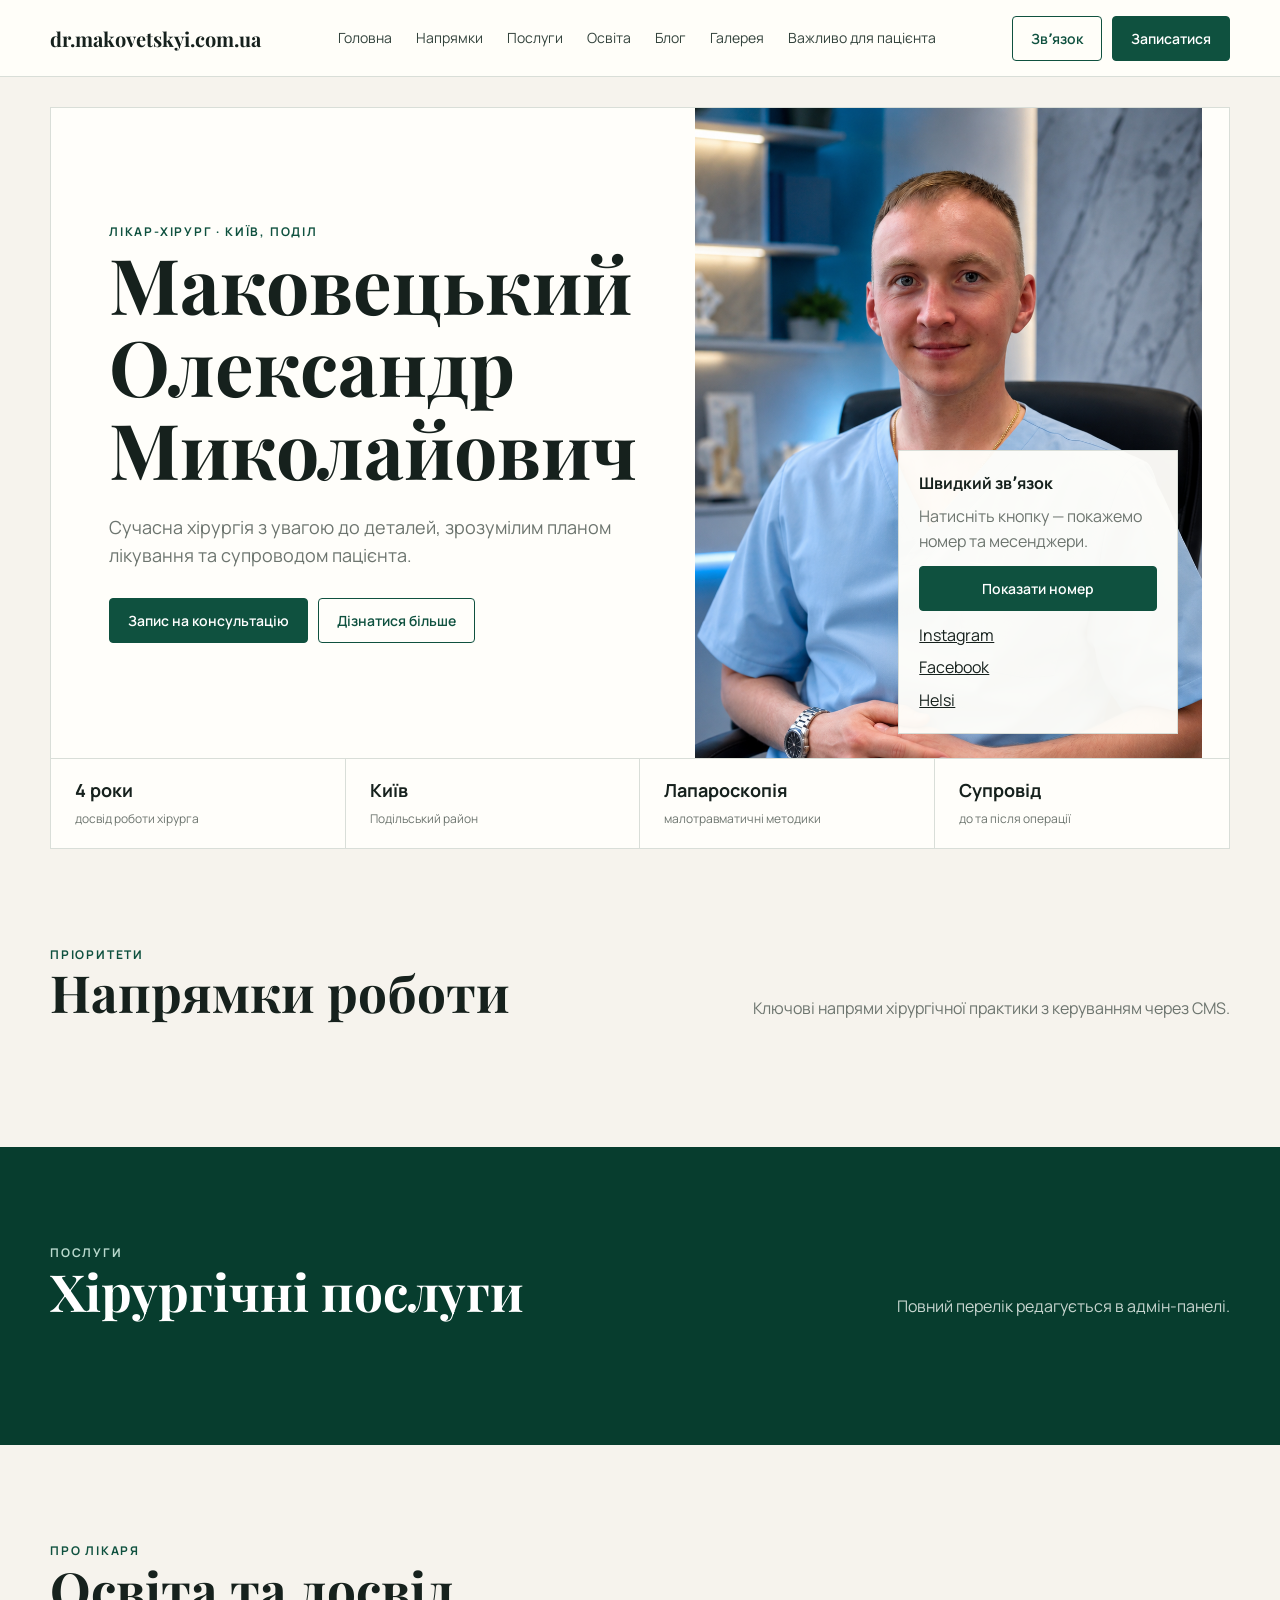
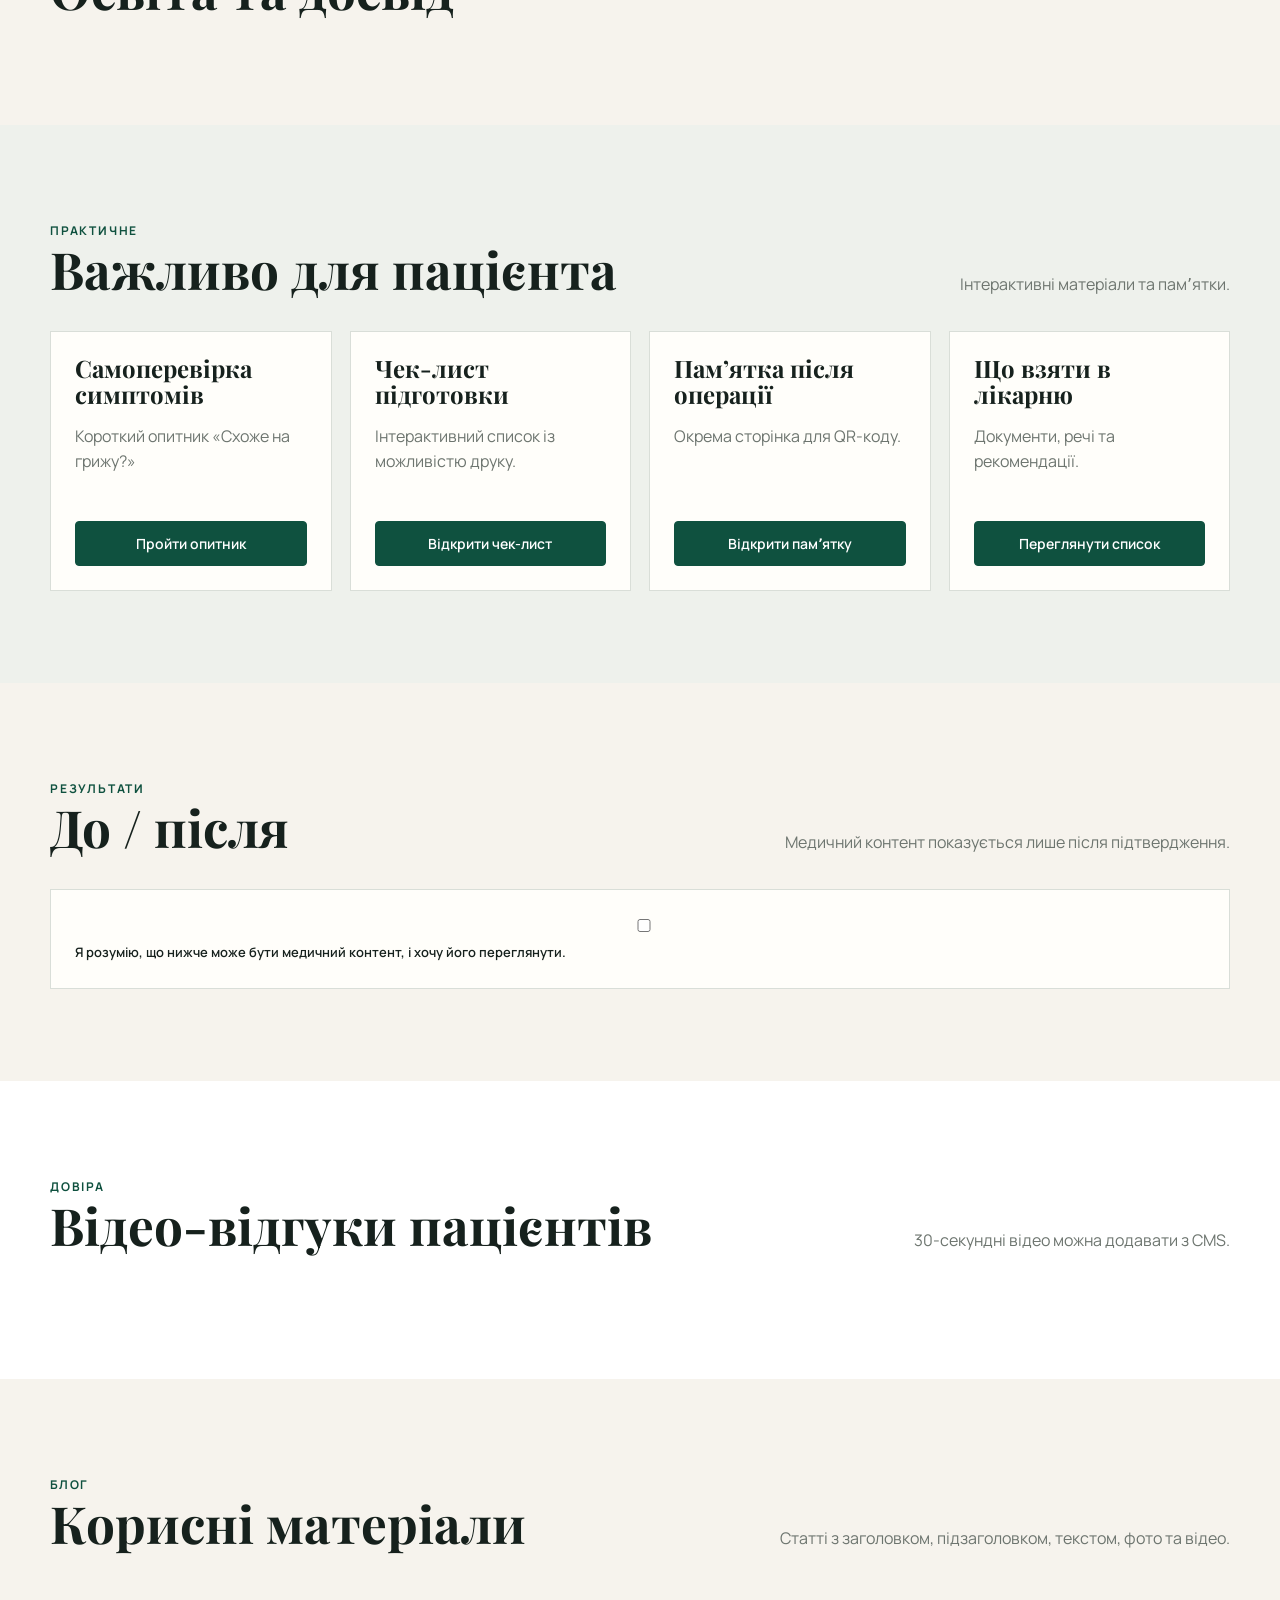
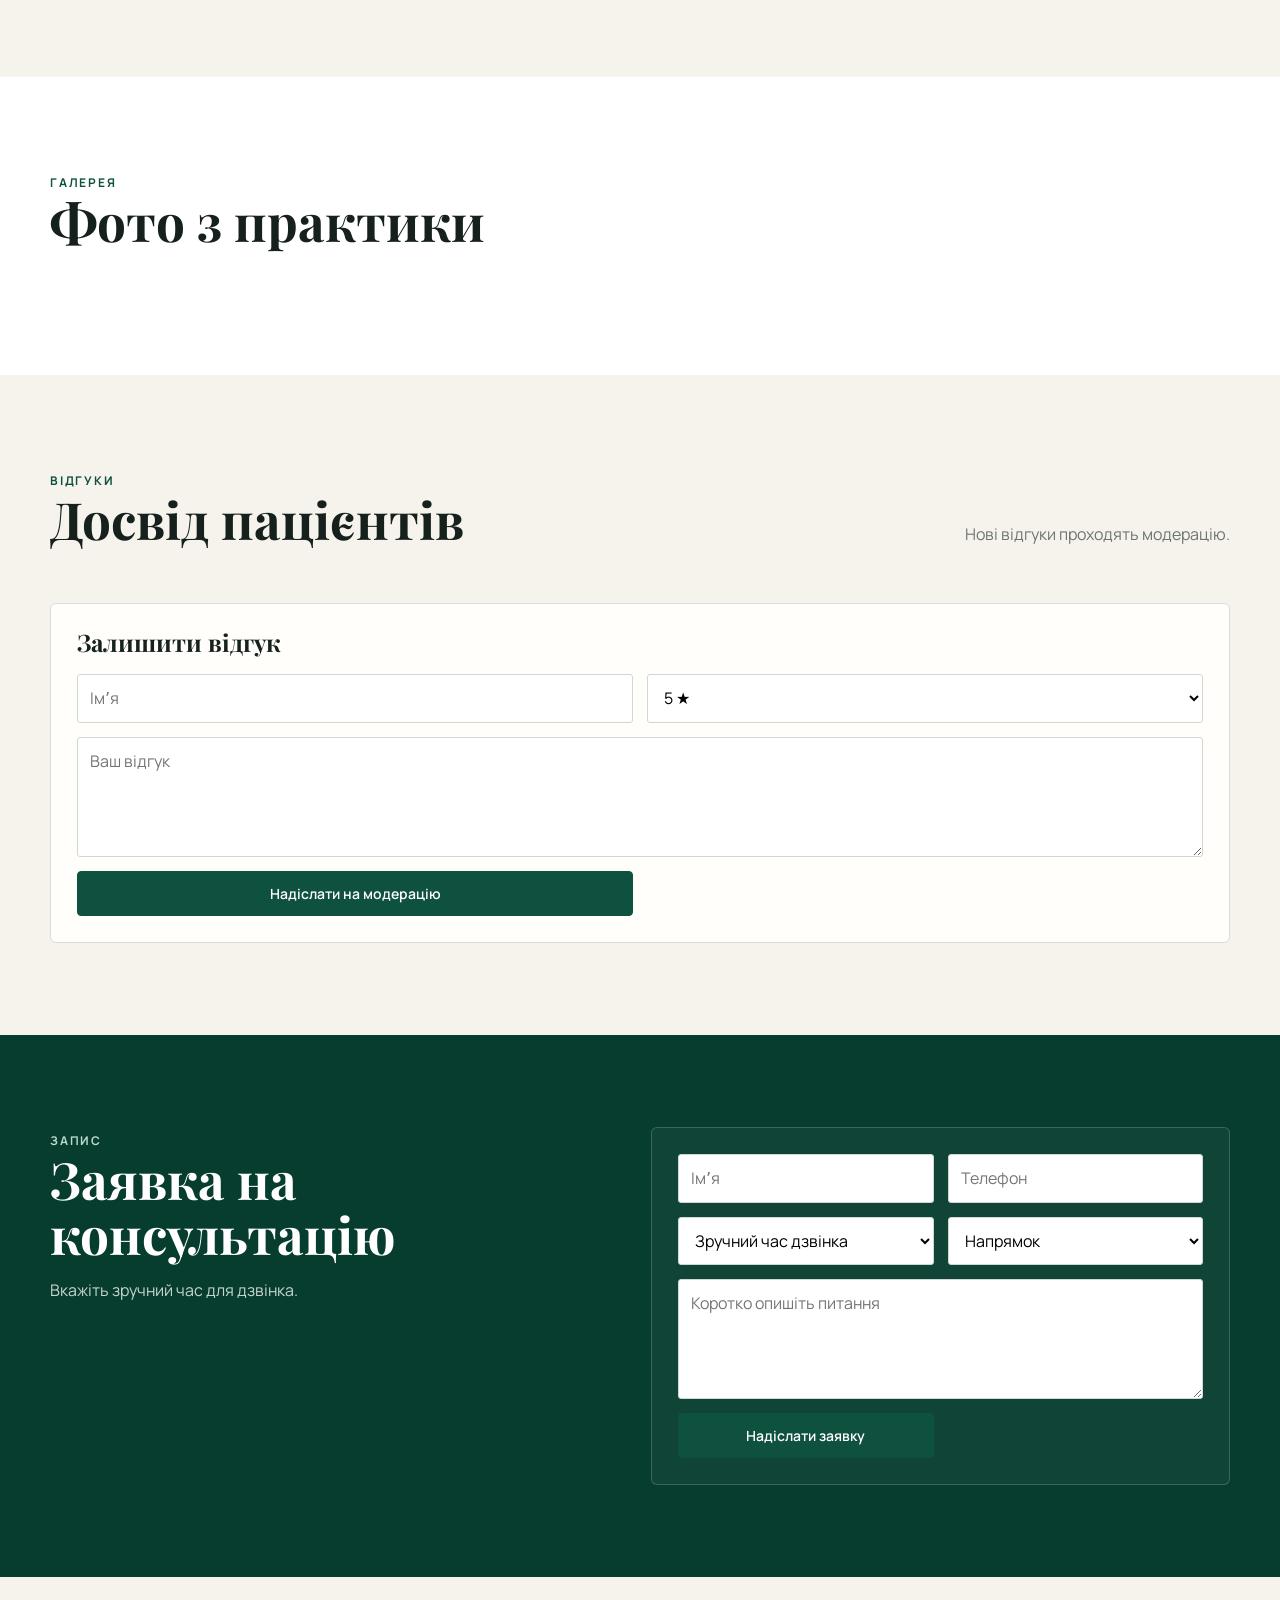
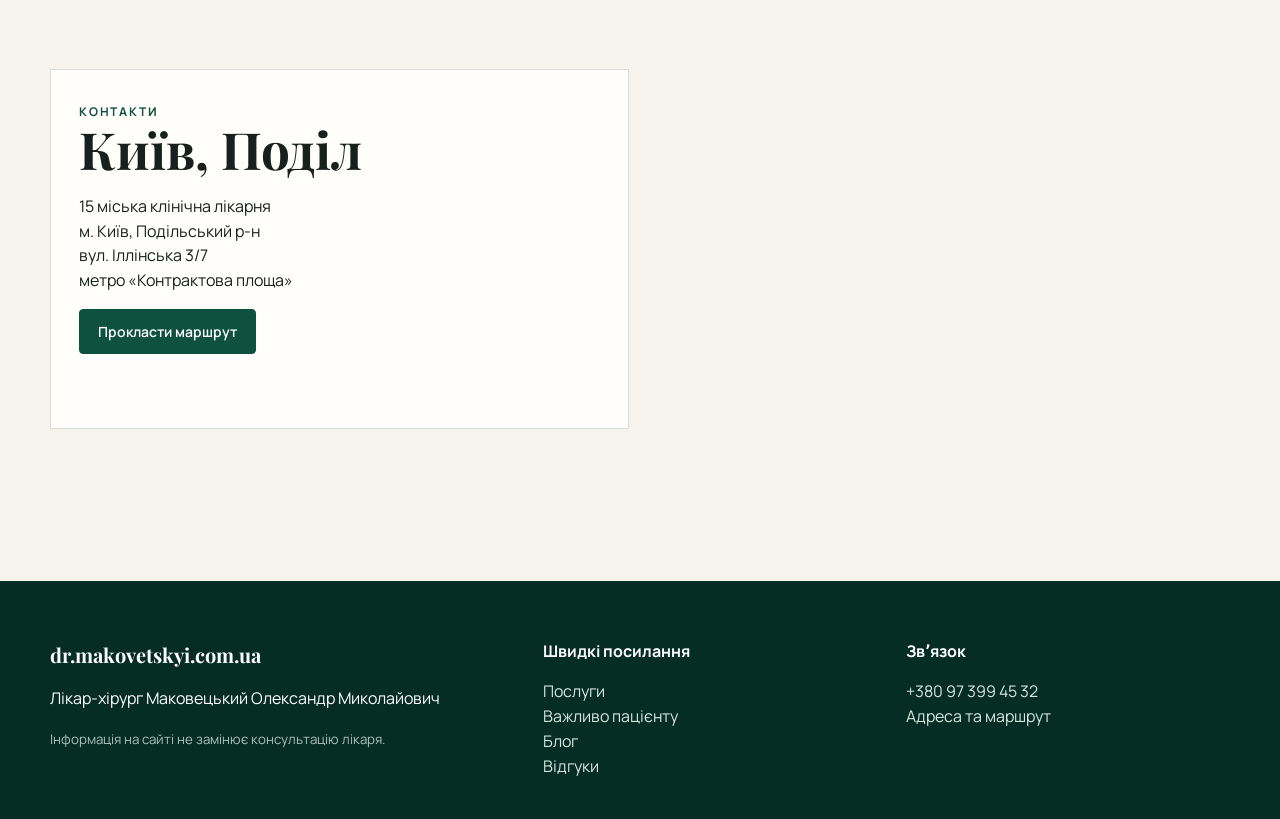
==== index.html @ a2fc1881 "Add files via upload" ====
<!doctype html><html lang="uk"><head><meta charset="utf-8"><meta name="viewport" content="width=device-width,initial-scale=1"><title>Хірург Київ Поділ — Маковецький Олександр Миколайович</title><meta name="description" content="Лікар-хірург Маковецький Олександр Миколайович. Хірургія гриж, лапароскопічна хірургія, проктологія, пластична хірургія. Київ, Поділ."><link rel="stylesheet" href="styles.css"><script src="https://cdn.jsdelivr.net/npm/@supabase/supabase-js@2"></script><script src="config.js"></script><script type="application/ld+json">{"@context":"https://schema.org","@type":"Physician","name":"Маковецький Олександр Миколайович","telephone":"+380973994532","address":{"@type":"PostalAddress","streetAddress":"вул. Іллінська 3/7","addressLocality":"Київ","addressRegion":"Подільський район","addressCountry":"UA"},"medicalSpecialty":"Surgery"}</script></head><body>
<header class="site-header"><div class="container header-inner"><a class="brand" href="#home">dr.makovetskyi.com.ua</a><nav class="main-nav"><a href="#home">Головна</a><a href="#directions">Напрямки</a><a href="#services">Послуги</a><a href="#education">Освіта</a><a href="#blog">Блог</a><a href="#gallery">Галерея</a><a href="#patient">Важливо для пацієнта</a></nav><div class="header-actions"><button class="btn ghost" id="contactBtn">Звʼязок</button><a class="btn" href="#appointment">Записатися</a></div></div></header>
<main>
<section id="home" class="hero"><div class="container"><div class="hero-grid"><div class="hero-copy"><span class="eyebrow">Лікар-хірург · Київ, Поділ</span><h1 id="heroTitle">Маковецький Олександр Миколайович</h1><p id="heroSubtitle">Сучасна хірургія з увагою до деталей, зрозумілим планом лікування та супроводом пацієнта.</p><div style="display:flex;gap:10px;flex-wrap:wrap"><a class="btn" href="#appointment">Запис на консультацію</a><a class="btn ghost" href="#directions">Дізнатися більше</a></div></div><div class="hero-media"><img id="doctorPhoto" src="assets/doctor.png" alt="Лікар-хірург Маковецький Олександр Миколайович"><div class="hero-contact"><strong>Швидкий звʼязок</strong><span class="muted">Натисніть кнопку — покажемо номер та месенджери.</span><button class="btn" style="width:100%;margin-top:12px" id="showPhone">Показати номер</button><div id="phoneReveal" style="display:none;margin-top:12px"><a href="tel:+380973994532">+380 97 399 45 32</a></div><div class="hero-contact-links"><a target="_blank" href="https://www.instagram.com/makovetskiyoleksandr_?igsh=MTBsYXAzcGF2bHNsdA==&igsi=MTBsYXAzcGF2bHNsdA==">Instagram</a><a target="_blank" href="https://www.facebook.com/share/1ChEV5K8jn/?mibextid=wwXIfr">Facebook</a><a href="#" id="helsiLink">Helsi</a></div></div></div></div><div class="stat-strip"><div class="stat"><b>4 роки</b><span>досвід роботи хірурга</span></div><div class="stat"><b>Київ</b><span>Подільський район</span></div><div class="stat"><b>Лапароскопія</b><span>малотравматичні методики</span></div><div class="stat"><b>Супровід</b><span>до та після операції</span></div></div></div></section>
<section id="directions" class="section"><div class="container"><div class="section-head"><div><span class="eyebrow">Пріоритети</span><h2>Напрямки роботи</h2></div><p>Ключові напрями хірургічної практики з керуванням через CMS.</p></div><div id="directionsGrid" class="grid grid-4"></div></div></section>
<section class="dark-section section" id="services"><div class="container"><div class="section-head"><div><span class="eyebrow" style="color:#b9d9cd">Послуги</span><h2>Хірургічні послуги</h2></div><p class="muted">Повний перелік редагується в адмін-панелі.</p></div><div id="servicesGrid" class="grid grid-3"></div></div></section>
<section id="education" class="section"><div class="container education"><div><span class="eyebrow">Про лікаря</span><h2>Освіта та досвід</h2><p class="muted" id="doctorBio"></p></div><div class="timeline" id="educationTimeline"></div></div></section>
<section id="patient" class="section" style="background:#eef1ec"><div class="container"><div class="section-head"><div><span class="eyebrow">Практичне</span><h2>Важливо для пацієнта</h2></div><p>Інтерактивні матеріали та памʼятки.</p></div><div class="patient-tools"><div class="tool-card"><h3>Самоперевірка симптомів</h3><p class="muted">Короткий опитник «Схоже на грижу?»</p><button class="btn" onclick="openQuiz()">Пройти опитник</button></div><div class="tool-card"><h3>Чек-лист підготовки</h3><p class="muted">Інтерактивний список із можливістю друку.</p><button class="btn" onclick="openChecklist()">Відкрити чек-лист</button></div><div class="tool-card"><h3>Памʼятка після операції</h3><p class="muted">Окрема сторінка для QR-коду.</p><a class="btn" href="aftercare.html">Відкрити памʼятку</a></div><div class="tool-card"><h3>Що взяти в лікарню</h3><p class="muted">Документи, речі та рекомендації.</p><a class="btn" href="hospital-bag.html">Переглянути список</a></div></div></div></section>
<section id="beforeafter" class="section"><div class="container"><div class="section-head"><div><span class="eyebrow">Результати</span><h2>До / після</h2></div><p>Медичний контент показується лише після підтвердження.</p></div><div class="medical-gate"><label><input type="checkbox" id="medicalConsent"> Я розумію, що нижче може бути медичний контент, і хочу його переглянути.</label></div><div id="baContent" style="display:none"><div class="beforeafter-wrap"><div><h3>Пластична хірургія</h3><div class="ba" data-ba><img src="https://images.unsplash.com/photo-1579684385127-1ef15d508118?auto=format&fit=crop&w=1200&q=80"><img class="after" src="https://images.unsplash.com/photo-1551076805-e1869033e561?auto=format&fit=crop&w=1200&q=80"><div class="ba-line"></div><input type="range" min="0" max="100" value="50"></div></div><div><h3>Хірургія гриж</h3><div class="ba" data-ba><img src="https://images.unsplash.com/photo-1511174511562-5f7f18b874f8?auto=format&fit=crop&w=1200&q=80"><img class="after" src="https://images.unsplash.com/photo-1584982751601-97dcc096659c?auto=format&fit=crop&w=1200&q=80"><div class="ba-line"></div><input type="range" min="0" max="100" value="50"></div></div></div></div></div></section>
<section class="section" style="background:#fff" id="videoReviews"><div class="container"><div class="section-head"><div><span class="eyebrow">Довіра</span><h2>Відео-відгуки пацієнтів</h2></div><p>30-секундні відео можна додавати з CMS.</p></div><div id="videoReviewsGrid" class="video-circles"></div></div></section>
<section id="blog" class="section"><div class="container"><div class="section-head"><div><span class="eyebrow">Блог</span><h2>Корисні матеріали</h2></div><p>Статті з заголовком, підзаголовком, текстом, фото та відео.</p></div><div id="blogArea" class="blog-grid"></div></div></section>
<section id="gallery" class="section" style="background:#fff"><div class="container"><div class="section-head"><div><span class="eyebrow">Галерея</span><h2>Фото з практики</h2></div></div><div id="galleryGrid" class="gallery-masonry"></div></div></section>
<section id="reviews" class="section"><div class="container"><div class="section-head"><div><span class="eyebrow">Відгуки</span><h2>Досвід пацієнтів</h2></div><p>Нові відгуки проходять модерацію.</p></div><div id="reviewsGrid" class="reviews-grid"></div><div class="card" style="margin-top:22px"><h3>Залишити відгук</h3><form id="reviewForm" class="form-grid" style="margin-top:18px"><input id="rname" placeholder="Імʼя" required><select id="rating"><option value="5">5 ★</option><option value="4">4 ★</option><option value="3">3 ★</option><option value="2">2 ★</option><option value="1">1 ★</option></select><textarea id="rtext" placeholder="Ваш відгук" required style="grid-column:1/-1"></textarea><button class="btn" type="submit">Надіслати на модерацію</button></form></div></div></section>
<section id="appointment" class="section dark-section"><div class="container contact-grid"><div><span class="eyebrow" style="color:#b9d9cd">Запис</span><h2>Заявка на консультацію</h2><p class="muted">Вкажіть зручний час для дзвінка.</p></div><form id="appointmentForm" class="card form-grid"><input id="aname" placeholder="Імʼя" required><input id="aphone" placeholder="Телефон" required><select id="callbackTime"><option value="">Зручний час дзвінка</option><option>09:00–12:00</option><option>12:00–15:00</option><option>15:00–18:00</option><option>18:00–20:00</option></select><select id="direction"><option value="">Напрямок</option><option>Хірургія гриж</option><option>Лапароскопічна хірургія</option><option>Проктологія</option><option>Пластична хірургія</option></select><textarea id="amessage" placeholder="Коротко опишіть питання" style="grid-column:1/-1"></textarea><button class="btn" type="submit">Надіслати заявку</button><span id="formMsg"></span></form></div></section>
<section id="contacts" class="section"><div class="container contact-grid"><div class="contact-card"><span class="eyebrow">Контакти</span><h2>Київ, Поділ</h2><p>15 міська клінічна лікарня<br>м. Київ, Подільський р-н<br>вул. Іллінська 3/7<br>метро «Контрактова площа»</p><p><a class="btn" target="_blank" href="https://www.google.com/maps/dir/?api=1&destination=%D0%86%D0%BB%D0%BB%D1%96%D0%BD%D1%81%D1%8C%D0%BA%D0%B0+3%2F7%2C+%D0%9A%D0%B8%D1%97%D0%B2">Прокласти маршрут</a></p></div><iframe class="map-frame" loading="lazy" src="https://www.google.com/maps?q=%D0%86%D0%BB%D0%BB%D1%96%D0%BD%D1%81%D1%8C%D0%BA%D0%B0%203%2F7,%20%D0%9A%D0%B8%D1%97%D0%B2&output=embed"></iframe></div></section>
</main><div class="contact-popover" id="contactPopover"><strong>Звʼязок</strong><a href="tel:+380973994532">📞 +380 97 399 45 32</a><a href="viber://chat?number=%2B380973994532">Viber</a><a target="_blank" href="https://wa.me/380973994532">WhatsApp</a><a target="_blank" href="https://www.instagram.com/makovetskiyoleksandr_?igsh=MTBsYXAzcGF2bHNsdA==&igsi=MTBsYXAzcGF2bHNsdA==">Instagram</a><a target="_blank" href="https://www.facebook.com/share/1ChEV5K8jn/?mibextid=wwXIfr">Facebook</a></div><div class="footer"><div class="container footer-grid"><div><div class="brand">dr.makovetskyi.com.ua</div><p>Лікар-хірург Маковецький Олександр Миколайович</p><small>Інформація на сайті не замінює консультацію лікаря.</small></div><div><b>Швидкі посилання</b><p><a href="#services">Послуги</a><br><a href="#patient">Важливо пацієнту</a><br><a href="#blog">Блог</a><br><a href="#reviews">Відгуки</a></p></div><div><b>Звʼязок</b><p><a href="tel:+380973994532">+380 97 399 45 32</a><br><a href="#contacts">Адреса та маршрут</a></p></div></div></div><div id="quizModal" class="contact-popover" style="left:50%;right:auto;transform:translateX(-50%);width:min(520px,92vw)"><button class="btn ghost" onclick="closeQuiz()">Закрити</button><h3 style="margin-top:14px">Схоже на грижу?</h3><div id="quizBody"></div></div><div id="checklistModal" class="contact-popover" style="left:50%;right:auto;transform:translateX(-50%);width:min(620px,92vw)"><button class="btn ghost" onclick="closeChecklist()">Закрити</button><h3 style="margin-top:14px">Чек-лист підготовки</h3><div class="checklist" id="checklistBody"></div><button class="btn" onclick="window.print()" style="margin-top:18px">Друкувати</button></div><script src="app.js"></script></body></html>
---- styles.css ----
@import url('https://fonts.googleapis.com/css2?family=Manrope:wght@400;500;600;700&family=Playfair+Display:wght@600;700&display=swap');
:root{--bg:#f6f3ed;--paper:#fffefa;--ink:#16211d;--muted:#6d756f;--accent:#0f513f;--line:#d9ded8;--soft:#eef2ee;--radius:6px;--shadow:0 10px 30px rgba(31,52,43,.08);--serif:'Playfair Display',Georgia,serif;--sans:'Manrope',Arial,sans-serif;--container:1180px;--section-space:92px}
*{box-sizing:border-box}html{scroll-behavior:smooth}body{margin:0;background:var(--bg);color:var(--ink);font-family:var(--sans);line-height:1.55}img,video{max-width:100%;display:block}a{color:inherit}.container{width:min(var(--container),calc(100% - 40px));margin:auto}.site-header{position:sticky;top:0;z-index:50;background:rgba(255,254,250,.94);backdrop-filter:blur(12px);border-bottom:1px solid var(--line)}.header-inner{display:flex;align-items:center;justify-content:space-between;gap:24px;min-height:76px}.brand{font-family:var(--serif);font-size:20px;font-weight:700;text-decoration:none;white-space:nowrap}.main-nav{display:flex;align-items:center;gap:24px;font-size:14px}.main-nav a{text-decoration:none;color:#33433c}.header-actions{display:flex;gap:10px}.btn{border:1px solid var(--accent);background:var(--accent);color:white;padding:12px 18px;border-radius:4px;font:600 14px var(--sans);cursor:pointer;text-decoration:none;display:inline-flex;align-items:center;justify-content:center;gap:8px}.btn.ghost{background:transparent;color:var(--accent)}.btn.light{background:var(--paper);color:var(--accent);border-color:var(--line)}.hero{padding:30px 0 0}.hero-grid{display:grid;grid-template-columns:1.05fr .95fr;min-height:650px;background:var(--paper);border:1px solid var(--line)}.hero-copy{padding:72px 58px;display:flex;flex-direction:column;justify-content:center}.eyebrow{text-transform:uppercase;letter-spacing:.15em;font-size:12px;color:var(--accent);font-weight:700}h1,h2,h3{font-family:var(--serif);font-weight:700;line-height:1.08;margin:0}h1{font-size:clamp(44px,6vw,78px);max-width:760px}h2{font-size:clamp(34px,4vw,52px)}h3{font-size:24px}.hero-copy p{font-size:18px;color:var(--muted);max-width:650px;margin:24px 0 28px}.hero-media{position:relative;min-height:650px;background:#dbe5df;overflow:hidden}.hero-media img{width:100%;height:100%;object-fit:cover}.hero-contact{position:absolute;right:24px;bottom:24px;width:280px;background:rgba(255,254,250,.96);padding:20px;border:1px solid var(--line);box-shadow:var(--shadow)}.hero-contact strong{display:block;margin-bottom:8px}.hero-contact-links{display:grid;gap:8px;margin-top:12px}.stat-strip{display:grid;grid-template-columns:repeat(4,1fr);border:1px solid var(--line);border-top:0;background:var(--paper)}.stat{padding:18px 24px;border-right:1px solid var(--line)}.stat:last-child{border-right:0}.stat b{display:block;font-size:18px}.stat span{font-size:12px;color:var(--muted)}.section{padding:var(--section-space) 0}.section-head{display:flex;justify-content:space-between;align-items:end;gap:20px;margin-bottom:34px}.section-head p{max-width:580px;color:var(--muted);margin:0}.grid{display:grid;gap:18px}.grid-3{grid-template-columns:repeat(3,1fr)}.grid-4{grid-template-columns:repeat(4,1fr)}.card{background:var(--paper);border:1px solid var(--line);padding:26px;border-radius:var(--radius)}.card.media{padding:0;overflow:hidden}.card.media img{height:250px;width:100%;object-fit:cover}.card.media .body{padding:22px}.muted{color:var(--muted)}.dark-section{background:#073d2e;color:white}.dark-section .card{background:rgba(255,255,255,.04);border-color:rgba(255,255,255,.18)}.dark-section .muted{color:#c7d5cf}.priority-card{min-height:210px;display:flex;flex-direction:column;justify-content:space-between}.priority-card .icon{font-size:30px}.education{display:grid;grid-template-columns:.8fr 1.2fr;gap:28px}.timeline{display:grid;gap:0}.timeline-row{display:grid;grid-template-columns:120px 1fr;gap:24px;padding:22px 0;border-top:1px solid var(--line)}.blog-grid{display:grid;grid-template-columns:1.1fr .9fr;gap:20px}.blog-feature{background:var(--paper);border:1px solid var(--line)}.blog-feature img{width:100%;height:420px;object-fit:cover}.blog-feature .body{padding:28px}.blog-list{display:grid;gap:16px}.blog-small{display:grid;grid-template-columns:150px 1fr;gap:18px;background:var(--paper);border:1px solid var(--line);padding:14px}.blog-small img{width:150px;height:110px;object-fit:cover}.beforeafter-wrap{display:grid;grid-template-columns:1fr 1fr;gap:20px}.medical-gate{background:var(--paper);border:1px solid var(--line);padding:24px}.ba{position:relative;height:390px;overflow:hidden;background:#d9ddd9}.ba img{position:absolute;inset:0;width:100%;height:100%;object-fit:cover}.ba .after{clip-path:inset(0 50% 0 0)}.ba input{position:absolute;inset:0;width:100%;height:100%;opacity:0;cursor:ew-resize}.ba-line{position:absolute;top:0;bottom:0;left:50%;width:2px;background:white}.video-circles{display:flex;gap:22px;flex-wrap:wrap}.video-circle{width:150px;text-align:center}.video-circle video,.video-circle img{width:120px;height:120px;border-radius:50%;object-fit:cover;margin:auto;border:5px solid var(--paper);box-shadow:var(--shadow)}.patient-tools{display:grid;grid-template-columns:repeat(4,1fr);gap:18px}.tool-card{background:var(--paper);border:1px solid var(--line);padding:24px;min-height:260px;display:flex;flex-direction:column}.tool-card .btn{margin-top:auto}.checklist label{display:flex;gap:10px;padding:10px 0;border-bottom:1px dashed var(--line)}.gallery-masonry{columns:3 260px;column-gap:16px}.gallery-masonry img{width:100%;margin:0 0 16px;break-inside:avoid}.reviews-grid{display:grid;grid-template-columns:repeat(3,1fr);gap:18px}.review{background:var(--paper);border:1px solid var(--line);padding:22px}.stars{color:#b2831f}.contact-grid{display:grid;grid-template-columns:1fr 1fr;gap:22px}.contact-card{background:var(--paper);border:1px solid var(--line);padding:28px}.map-frame{min-height:360px;border:0;width:100%}.footer{background:#062d23;color:white;padding:58px 0 24px;margin-top:60px}.footer-grid{display:grid;grid-template-columns:1.4fr 1fr 1fr;gap:40px}.footer a{color:#d7e7df;text-decoration:none}.footer small{color:#aac1b7}.contact-popover{position:fixed;right:22px;bottom:22px;z-index:60;width:min(330px,calc(100% - 44px));background:var(--paper);border:1px solid var(--line);box-shadow:var(--shadow);padding:22px;display:none}.contact-popover.active{display:block}.contact-popover a{display:block;padding:9px 0}.admin-shell{display:grid;grid-template-columns:250px 1fr;min-height:100vh;background:#f4f4ef}.admin-sidebar{background:#073d2e;color:white;padding:22px;position:sticky;top:0;height:100vh;overflow:auto}.admin-sidebar button{width:100%;background:transparent;color:#d6e6df;border:0;text-align:left;padding:11px 10px;border-radius:4px;cursor:pointer}.admin-sidebar button:hover,.admin-sidebar button.active{background:#0d513e;color:white}.admin-main{padding:28px}.panel{display:none}.panel.active{display:block}.admin-card{background:white;border:1px solid var(--line);padding:22px;margin-bottom:18px}.form-grid{display:grid;grid-template-columns:repeat(2,1fr);gap:14px}label{font-size:13px;font-weight:600}.input,input,textarea,select{width:100%;padding:11px 12px;border:1px solid #cfd8d2;background:white;font:inherit;border-radius:3px}textarea{min-height:120px}.table-list{display:grid;gap:10px}.list-row{background:white;border:1px solid var(--line);padding:14px;display:flex;justify-content:space-between;gap:14px;align-items:center}.badge{display:inline-block;padding:4px 8px;background:var(--soft);font-size:12px}.login-page{min-height:100vh;display:grid;place-items:center}.login-card{width:min(420px,92vw);background:white;border:1px solid var(--line);padding:30px}
@media(max-width:950px){.main-nav{display:none}.hero-grid,.education,.blog-grid,.contact-grid{grid-template-columns:1fr}.hero-media{min-height:500px}.stat-strip,.grid-4,.patient-tools,.reviews-grid{grid-template-columns:1fr 1fr}.grid-3{grid-template-columns:1fr 1fr}.admin-shell{grid-template-columns:1fr}.admin-sidebar{position:static;height:auto}}
@media(max-width:620px){.container{width:min(100% - 24px,var(--container))}.hero-copy{padding:44px 24px}.stat-strip,.grid-4,.grid-3,.patient-tools,.reviews-grid,.beforeafter-wrap,.footer-grid,.form-grid{grid-template-columns:1fr}.section{padding:62px 0}}
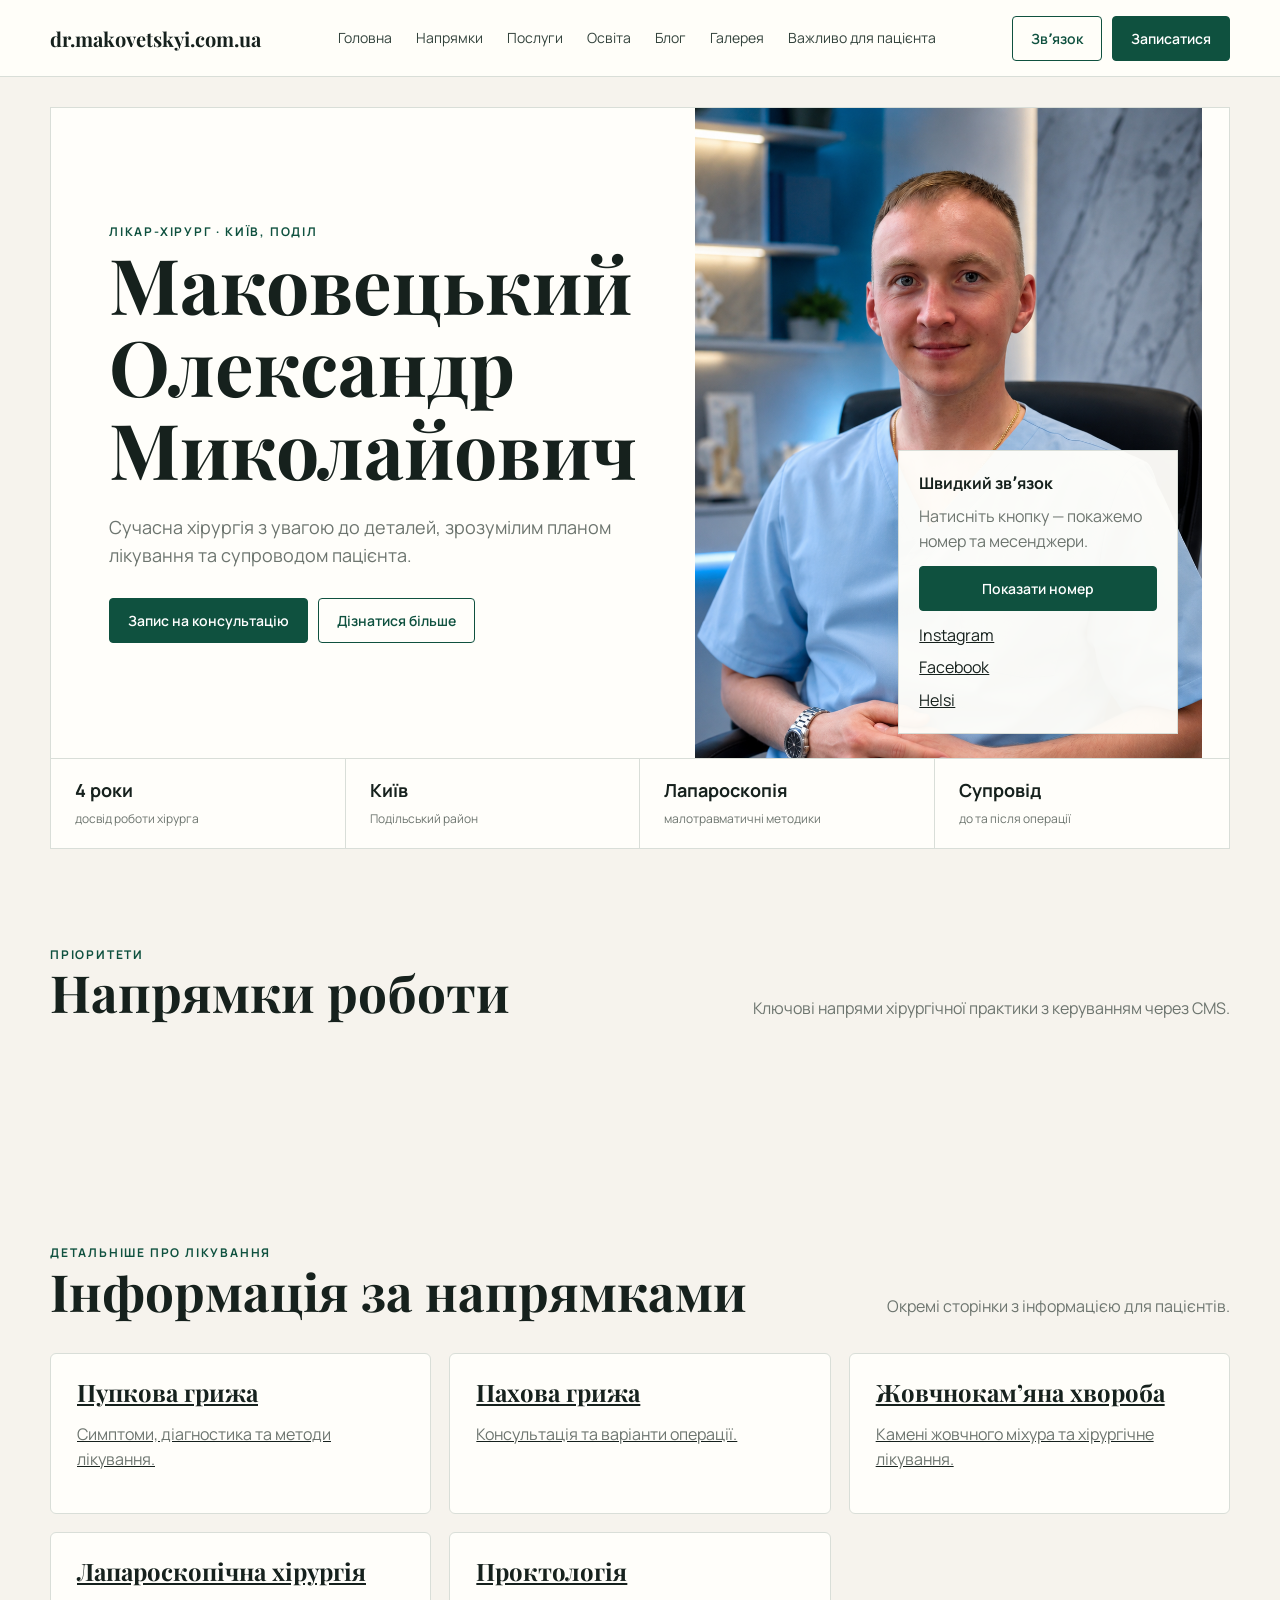
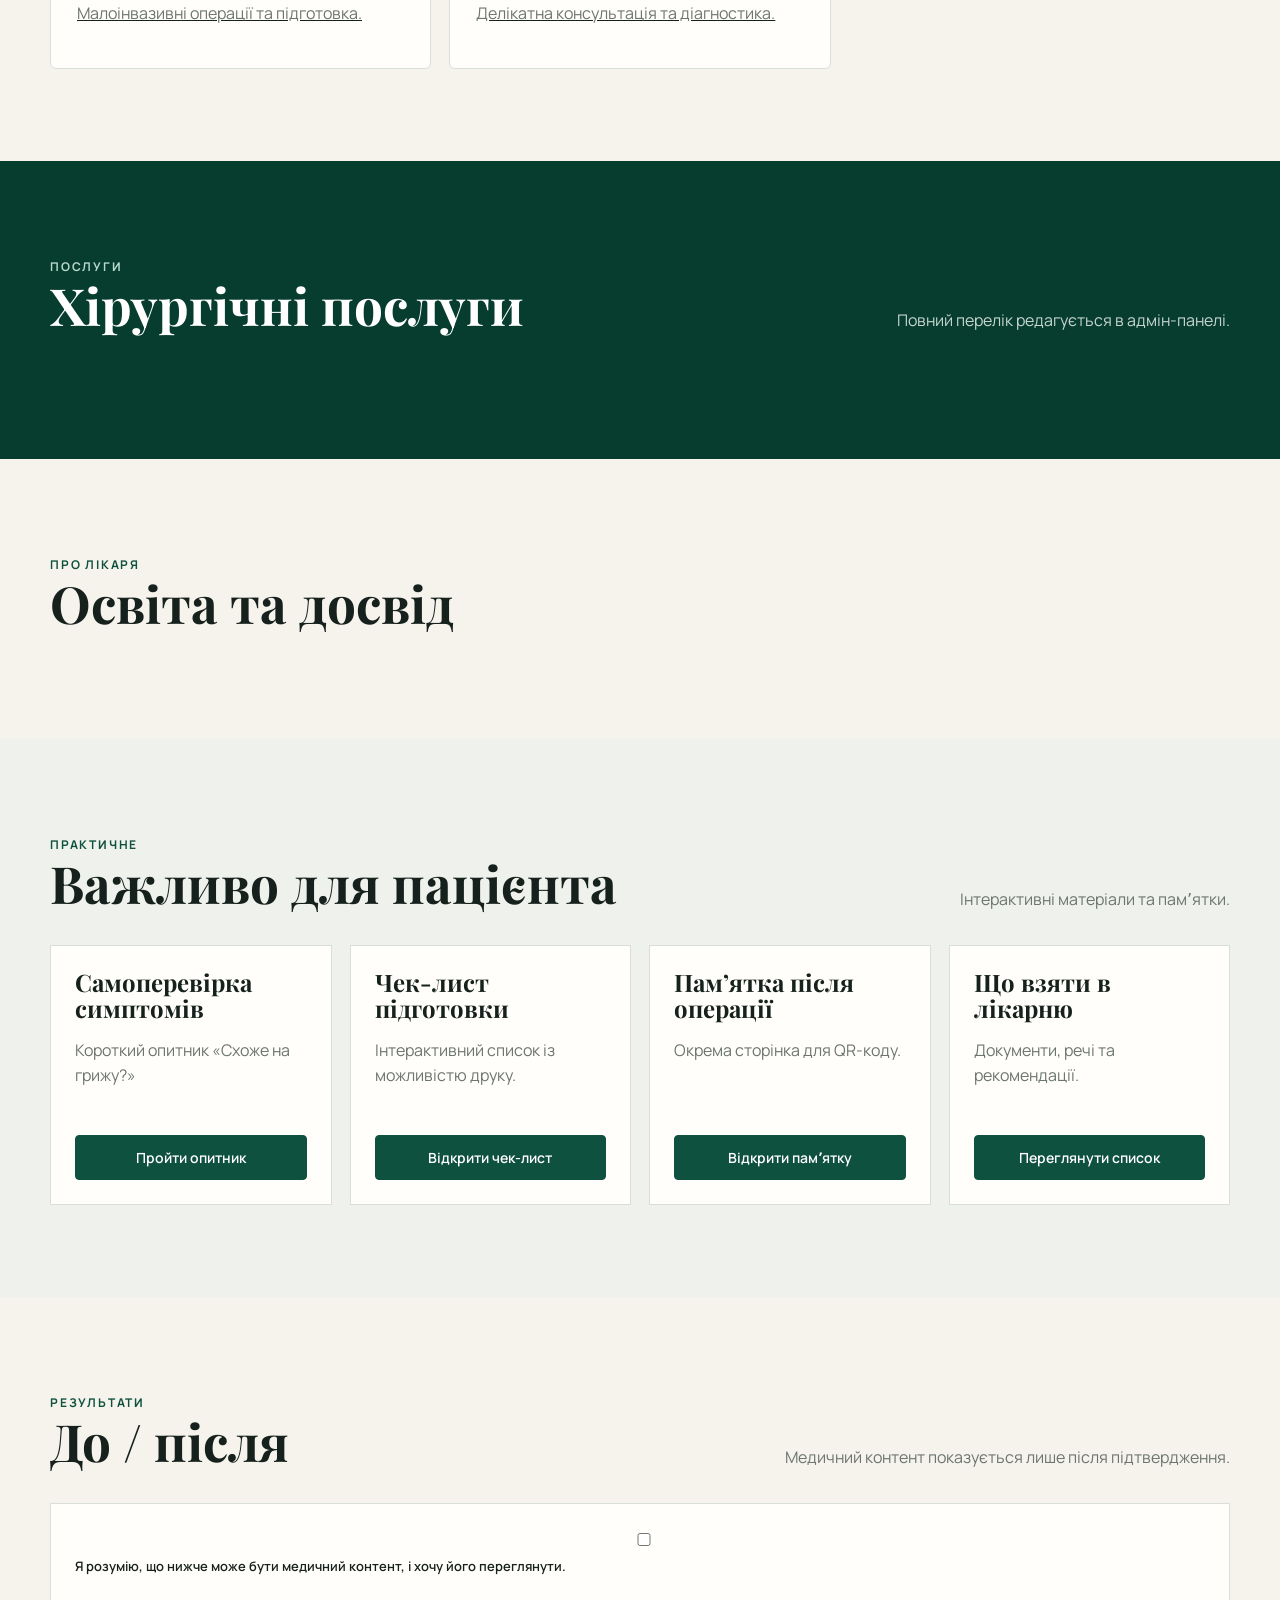
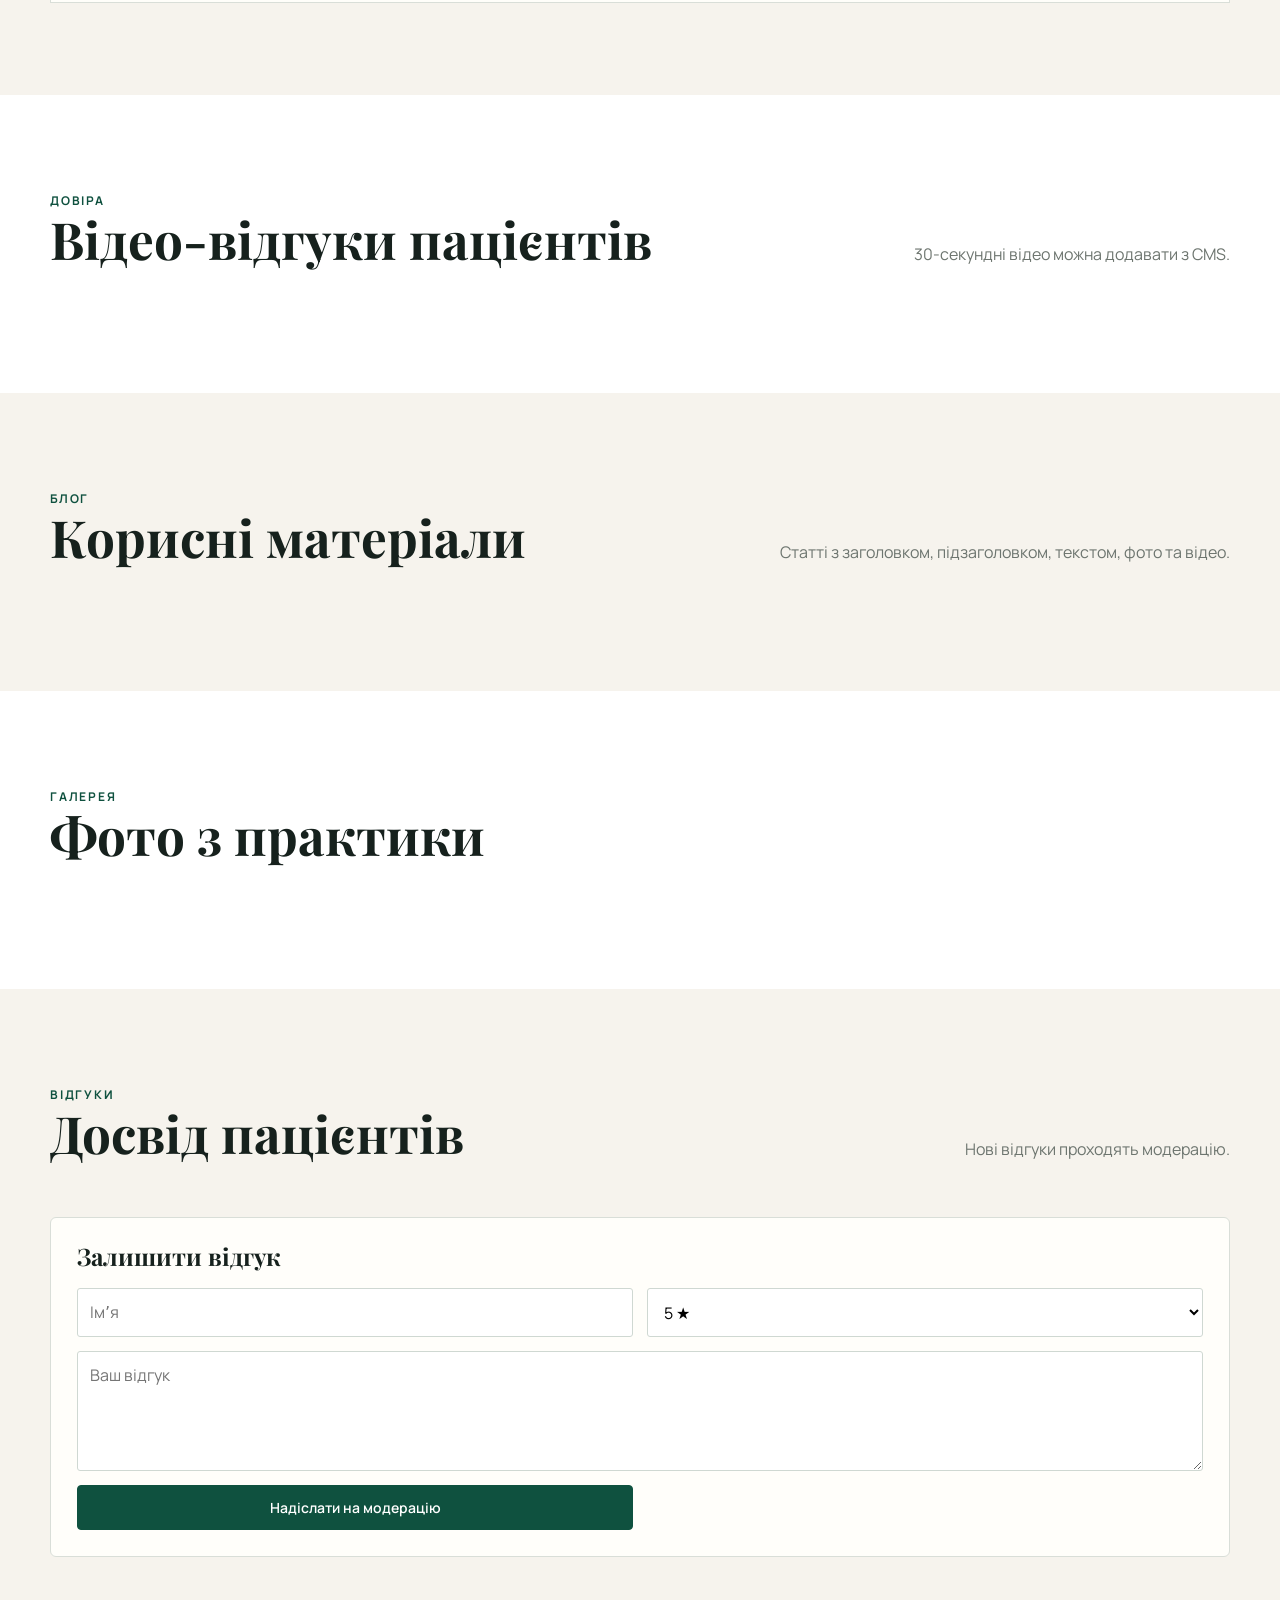
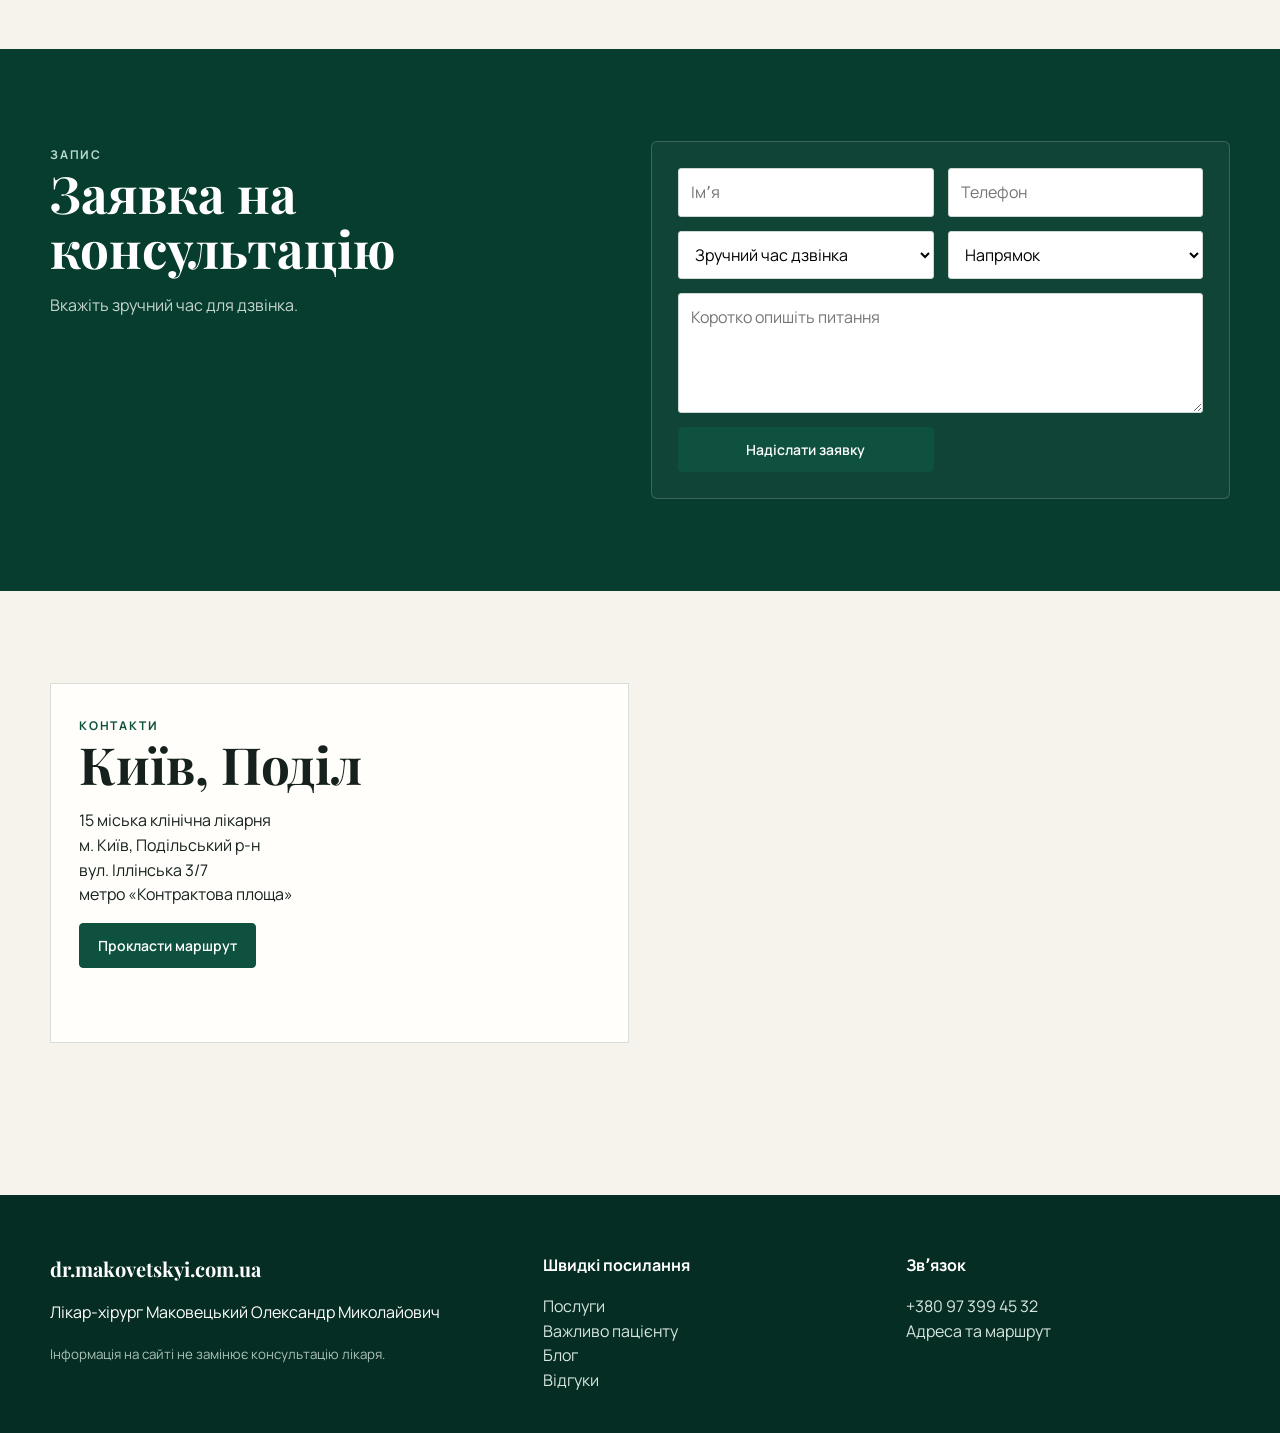
==== commit df9be2c4: "Add files via upload" ====
--- a/index.html
+++ b/index.html
@@ -1,9 +1,9 @@
-<!doctype html><html lang="uk"><head><meta charset="utf-8"><meta name="viewport" content="width=device-width,initial-scale=1"><title>Хірург Київ Поділ — Маковецький Олександр Миколайович</title><meta name="description" content="Лікар-хірург Маковецький Олександр Миколайович. Хірургія гриж, лапароскопічна хірургія, проктологія, пластична хірургія. Київ, Поділ."><link rel="stylesheet" href="styles.css"><script src="https://cdn.jsdelivr.net/npm/@supabase/supabase-js@2"></script><script src="config.js"></script><script type="application/ld+json">{"@context":"https://schema.org","@type":"Physician","name":"Маковецький Олександр Миколайович","telephone":"+380973994532","address":{"@type":"PostalAddress","streetAddress":"вул. Іллінська 3/7","addressLocality":"Київ","addressRegion":"Подільський район","addressCountry":"UA"},"medicalSpecialty":"Surgery"}</script></head><body>
+<!doctype html><html lang="uk"><head><meta charset="utf-8"><meta name="viewport" content="width=device-width,initial-scale=1"><title>Хірург Київ Поділ — Маковецький Олександр Миколайович</title><meta name="description" content="Лікар-хірург Маковецький Олександр Миколайович. Хірургія гриж, лапароскопічна хірургія, проктологія, пластична хірургія. Київ, Поділ."><link rel="canonical" href="https://dr.makovetskyi.com.ua/"><meta property="og:title" content="Хірург Київ Поділ — Маковецький Олександр Миколайович"><meta property="og:description" content="Консультація хірурга у Києві: грижі, лапароскопічна хірургія, проктологія."><meta property="og:url" content="https://dr.makovetskyi.com.ua/"><link rel="stylesheet" href="styles.css"><script src="https://cdn.jsdelivr.net/npm/@supabase/supabase-js@2"></script><script src="config.js"></script><script type="application/ld+json">{"@context":"https://schema.org","@type":"Physician","name":"Маковецький Олександр Миколайович","telephone":"+380973994532","address":{"@type":"PostalAddress","streetAddress":"вул. Іллінська 3/7","addressLocality":"Київ","addressRegion":"Подільський район","addressCountry":"UA"},"medicalSpecialty":"Surgery"}</script></head><body>
 <header class="site-header"><div class="container header-inner"><a class="brand" href="#home">dr.makovetskyi.com.ua</a><nav class="main-nav"><a href="#home">Головна</a><a href="#directions">Напрямки</a><a href="#services">Послуги</a><a href="#education">Освіта</a><a href="#blog">Блог</a><a href="#gallery">Галерея</a><a href="#patient">Важливо для пацієнта</a></nav><div class="header-actions"><button class="btn ghost" id="contactBtn">Звʼязок</button><a class="btn" href="#appointment">Записатися</a></div></div></header>
 <main>
-<section id="home" class="hero"><div class="container"><div class="hero-grid"><div class="hero-copy"><span class="eyebrow">Лікар-хірург · Київ, Поділ</span><h1 id="heroTitle">Маковецький Олександр Миколайович</h1><p id="heroSubtitle">Сучасна хірургія з увагою до деталей, зрозумілим планом лікування та супроводом пацієнта.</p><div style="display:flex;gap:10px;flex-wrap:wrap"><a class="btn" href="#appointment">Запис на консультацію</a><a class="btn ghost" href="#directions">Дізнатися більше</a></div></div><div class="hero-media"><img id="doctorPhoto" src="assets/doctor.png" alt="Лікар-хірург Маковецький Олександр Миколайович"><div class="hero-contact"><strong>Швидкий звʼязок</strong><span class="muted">Натисніть кнопку — покажемо номер та месенджери.</span><button class="btn" style="width:100%;margin-top:12px" id="showPhone">Показати номер</button><div id="phoneReveal" style="display:none;margin-top:12px"><a href="tel:+380973994532">+380 97 399 45 32</a></div><div class="hero-contact-links"><a target="_blank" href="https://www.instagram.com/makovetskiyoleksandr_?igsh=MTBsYXAzcGF2bHNsdA==&igsi=MTBsYXAzcGF2bHNsdA==">Instagram</a><a target="_blank" href="https://www.facebook.com/share/1ChEV5K8jn/?mibextid=wwXIfr">Facebook</a><a href="#" id="helsiLink">Helsi</a></div></div></div></div><div class="stat-strip"><div class="stat"><b>4 роки</b><span>досвід роботи хірурга</span></div><div class="stat"><b>Київ</b><span>Подільський район</span></div><div class="stat"><b>Лапароскопія</b><span>малотравматичні методики</span></div><div class="stat"><b>Супровід</b><span>до та після операції</span></div></div></div></section>
+<section id="home" class="hero"><div class="container"><div class="hero-grid"><div class="hero-copy"><span class="eyebrow">Лікар-хірург · Київ, Поділ</span><h1 id="heroTitle">Маковецький Олександр Миколайович</h1><p id="heroSubtitle">Сучасна хірургія з увагою до деталей, зрозумілим планом лікування та супроводом пацієнта.</p><div style="display:flex;gap:10px;flex-wrap:wrap"><a class="btn" href="#appointment">Запис на консультацію</a><a class="btn ghost" href="#directions">Дізнатися більше</a></div></div><div class="hero-media"><img id="doctorPhoto" src="assets/doctor.png" alt="Лікар-хірург Маковецький Олександр Миколайович"><div class="hero-contact" id="heroQuickContact"><strong>Швидкий звʼязок</strong><span class="muted">Натисніть кнопку — покажемо номер та месенджери.</span><button class="btn" style="width:100%;margin-top:12px" id="showPhone">Показати номер</button><div id="phoneReveal" style="display:none;margin-top:12px"><a href="tel:+380973994532">+380 97 399 45 32</a></div><div class="hero-contact-links"><a target="_blank" href="https://www.instagram.com/makovetskiyoleksandr_?igsh=MTBsYXAzcGF2bHNsdA==&igsi=MTBsYXAzcGF2bHNsdA==">Instagram</a><a target="_blank" href="https://www.facebook.com/share/1ChEV5K8jn/?mibextid=wwXIfr">Facebook</a><a href="#" id="helsiLink">Helsi</a></div></div></div></div><div class="stat-strip"><div class="stat"><b>4 роки</b><span>досвід роботи хірурга</span></div><div class="stat"><b>Київ</b><span>Подільський район</span></div><div class="stat"><b>Лапароскопія</b><span>малотравматичні методики</span></div><div class="stat"><b>Супровід</b><span>до та після операції</span></div></div></div></section>
 <section id="directions" class="section"><div class="container"><div class="section-head"><div><span class="eyebrow">Пріоритети</span><h2>Напрямки роботи</h2></div><p>Ключові напрями хірургічної практики з керуванням через CMS.</p></div><div id="directionsGrid" class="grid grid-4"></div></div></section>
-<section class="dark-section section" id="services"><div class="container"><div class="section-head"><div><span class="eyebrow" style="color:#b9d9cd">Послуги</span><h2>Хірургічні послуги</h2></div><p class="muted">Повний перелік редагується в адмін-панелі.</p></div><div id="servicesGrid" class="grid grid-3"></div></div></section>
+<section class="section" id="service-guides"><div class="container"><div class="section-head"><div><span class="eyebrow">Детальніше про лікування</span><h2>Інформація за напрямками</h2></div><p>Окремі сторінки з інформацією для пацієнтів.</p></div><div class="grid grid-3"><a class="card" href="pupkova-gryzha.html"><h3>Пупкова грижа</h3><p class="muted">Симптоми, діагностика та методи лікування.</p></a><a class="card" href="pakhova-gryzha.html"><h3>Пахова грижа</h3><p class="muted">Консультація та варіанти операції.</p></a><a class="card" href="zhovchnokamiana-khvoroba.html"><h3>Жовчнокам’яна хвороба</h3><p class="muted">Камені жовчного міхура та хірургічне лікування.</p></a><a class="card" href="laparoskopichna-khirurhiia.html"><h3>Лапароскопічна хірургія</h3><p class="muted">Малоінвазивні операції та підготовка.</p></a><a class="card" href="proktolohiia.html"><h3>Проктологія</h3><p class="muted">Делікатна консультація та діагностика.</p></a></div></div></section><section class="dark-section section" id="services"><div class="container"><div class="section-head"><div><span class="eyebrow" style="color:#b9d9cd">Послуги</span><h2>Хірургічні послуги</h2></div><p class="muted">Повний перелік редагується в адмін-панелі.</p></div><div id="servicesGrid" class="grid grid-3"></div></div></section>
 <section id="education" class="section"><div class="container education"><div><span class="eyebrow">Про лікаря</span><h2>Освіта та досвід</h2><p class="muted" id="doctorBio"></p></div><div class="timeline" id="educationTimeline"></div></div></section>
 <section id="patient" class="section" style="background:#eef1ec"><div class="container"><div class="section-head"><div><span class="eyebrow">Практичне</span><h2>Важливо для пацієнта</h2></div><p>Інтерактивні матеріали та памʼятки.</p></div><div class="patient-tools"><div class="tool-card"><h3>Самоперевірка симптомів</h3><p class="muted">Короткий опитник «Схоже на грижу?»</p><button class="btn" onclick="openQuiz()">Пройти опитник</button></div><div class="tool-card"><h3>Чек-лист підготовки</h3><p class="muted">Інтерактивний список із можливістю друку.</p><button class="btn" onclick="openChecklist()">Відкрити чек-лист</button></div><div class="tool-card"><h3>Памʼятка після операції</h3><p class="muted">Окрема сторінка для QR-коду.</p><a class="btn" href="aftercare.html">Відкрити памʼятку</a></div><div class="tool-card"><h3>Що взяти в лікарню</h3><p class="muted">Документи, речі та рекомендації.</p><a class="btn" href="hospital-bag.html">Переглянути список</a></div></div></div></section>
 <section id="beforeafter" class="section"><div class="container"><div class="section-head"><div><span class="eyebrow">Результати</span><h2>До / після</h2></div><p>Медичний контент показується лише після підтвердження.</p></div><div class="medical-gate"><label><input type="checkbox" id="medicalConsent"> Я розумію, що нижче може бути медичний контент, і хочу його переглянути.</label></div><div id="baContent" style="display:none"><div class="beforeafter-wrap"><div><h3>Пластична хірургія</h3><div class="ba" data-ba><img src="https://images.unsplash.com/photo-1579684385127-1ef15d508118?auto=format&fit=crop&w=1200&q=80"><img class="after" src="https://images.unsplash.com/photo-1551076805-e1869033e561?auto=format&fit=crop&w=1200&q=80"><div class="ba-line"></div><input type="range" min="0" max="100" value="50"></div></div><div><h3>Хірургія гриж</h3><div class="ba" data-ba><img src="https://images.unsplash.com/photo-1511174511562-5f7f18b874f8?auto=format&fit=crop&w=1200&q=80"><img class="after" src="https://images.unsplash.com/photo-1584982751601-97dcc096659c?auto=format&fit=crop&w=1200&q=80"><div class="ba-line"></div><input type="range" min="0" max="100" value="50"></div></div></div></div></div></section>
--- a/styles.css
+++ b/styles.css
@@ -4,3 +4,18 @@
 *{box-sizing:border-box}html{scroll-behavior:smooth}body{margin:0;background:var(--bg);color:var(--ink);font-family:var(--sans);line-height:1.55}img,video{max-width:100%;display:block}a{color:inherit}.container{width:min(var(--container),calc(100% - 40px));margin:auto}.site-header{position:sticky;top:0;z-index:50;background:rgba(255,254,250,.94);backdrop-filter:blur(12px);border-bottom:1px solid var(--line)}.header-inner{display:flex;align-items:center;justify-content:space-between;gap:24px;min-height:76px}.brand{font-family:var(--serif);font-size:20px;font-weight:700;text-decoration:none;white-space:nowrap}.main-nav{display:flex;align-items:center;gap:24px;font-size:14px}.main-nav a{text-decoration:none;color:#33433c}.header-actions{display:flex;gap:10px}.btn{border:1px solid var(--accent);background:var(--accent);color:white;padding:12px 18px;border-radius:4px;font:600 14px var(--sans);cursor:pointer;text-decoration:none;display:inline-flex;align-items:center;justify-content:center;gap:8px}.btn.ghost{background:transparent;color:var(--accent)}.btn.light{background:var(--paper);color:var(--accent);border-color:var(--line)}.hero{padding:30px 0 0}.hero-grid{display:grid;grid-template-columns:1.05fr .95fr;min-height:650px;background:var(--paper);border:1px solid var(--line)}.hero-copy{padding:72px 58px;display:flex;flex-direction:column;justify-content:center}.eyebrow{text-transform:uppercase;letter-spacing:.15em;font-size:12px;color:var(--accent);font-weight:700}h1,h2,h3{font-family:var(--serif);font-weight:700;line-height:1.08;margin:0}h1{font-size:clamp(44px,6vw,78px);max-width:760px}h2{font-size:clamp(34px,4vw,52px)}h3{font-size:24px}.hero-copy p{font-size:18px;color:var(--muted);max-width:650px;margin:24px 0 28px}.hero-media{position:relative;min-height:650px;background:#dbe5df;overflow:hidden}.hero-media img{width:100%;height:100%;object-fit:cover}.hero-contact{position:absolute;right:24px;bottom:24px;width:280px;background:rgba(255,254,250,.96);padding:20px;border:1px solid var(--line);box-shadow:var(--shadow)}.hero-contact strong{display:block;margin-bottom:8px}.hero-contact-links{display:grid;gap:8px;margin-top:12px}.stat-strip{display:grid;grid-template-columns:repeat(4,1fr);border:1px solid var(--line);border-top:0;background:var(--paper)}.stat{padding:18px 24px;border-right:1px solid var(--line)}.stat:last-child{border-right:0}.stat b{display:block;font-size:18px}.stat span{font-size:12px;color:var(--muted)}.section{padding:var(--section-space) 0}.section-head{display:flex;justify-content:space-between;align-items:end;gap:20px;margin-bottom:34px}.section-head p{max-width:580px;color:var(--muted);margin:0}.grid{display:grid;gap:18px}.grid-3{grid-template-columns:repeat(3,1fr)}.grid-4{grid-template-columns:repeat(4,1fr)}.card{background:var(--paper);border:1px solid var(--line);padding:26px;border-radius:var(--radius)}.card.media{padding:0;overflow:hidden}.card.media img{height:250px;width:100%;object-fit:cover}.card.media .body{padding:22px}.muted{color:var(--muted)}.dark-section{background:#073d2e;color:white}.dark-section .card{background:rgba(255,255,255,.04);border-color:rgba(255,255,255,.18)}.dark-section .muted{color:#c7d5cf}.priority-card{min-height:210px;display:flex;flex-direction:column;justify-content:space-between}.priority-card .icon{font-size:30px}.education{display:grid;grid-template-columns:.8fr 1.2fr;gap:28px}.timeline{display:grid;gap:0}.timeline-row{display:grid;grid-template-columns:120px 1fr;gap:24px;padding:22px 0;border-top:1px solid var(--line)}.blog-grid{display:grid;grid-template-columns:1.1fr .9fr;gap:20px}.blog-feature{background:var(--paper);border:1px solid var(--line)}.blog-feature img{width:100%;height:420px;object-fit:cover}.blog-feature .body{padding:28px}.blog-list{display:grid;gap:16px}.blog-small{display:grid;grid-template-columns:150px 1fr;gap:18px;background:var(--paper);border:1px solid var(--line);padding:14px}.blog-small img{width:150px;height:110px;object-fit:cover}.beforeafter-wrap{display:grid;grid-template-columns:1fr 1fr;gap:20px}.medical-gate{background:var(--paper);border:1px solid var(--line);padding:24px}.ba{position:relative;height:390px;overflow:hidden;background:#d9ddd9}.ba img{position:absolute;inset:0;width:100%;height:100%;object-fit:cover}.ba .after{clip-path:inset(0 50% 0 0)}.ba input{position:absolute;inset:0;width:100%;height:100%;opacity:0;cursor:ew-resize}.ba-line{position:absolute;top:0;bottom:0;left:50%;width:2px;background:white}.video-circles{display:flex;gap:22px;flex-wrap:wrap}.video-circle{width:150px;text-align:center}.video-circle video,.video-circle img{width:120px;height:120px;border-radius:50%;object-fit:cover;margin:auto;border:5px solid var(--paper);box-shadow:var(--shadow)}.patient-tools{display:grid;grid-template-columns:repeat(4,1fr);gap:18px}.tool-card{background:var(--paper);border:1px solid var(--line);padding:24px;min-height:260px;display:flex;flex-direction:column}.tool-card .btn{margin-top:auto}.checklist label{display:flex;gap:10px;padding:10px 0;border-bottom:1px dashed var(--line)}.gallery-masonry{columns:3 260px;column-gap:16px}.gallery-masonry img{width:100%;margin:0 0 16px;break-inside:avoid}.reviews-grid{display:grid;grid-template-columns:repeat(3,1fr);gap:18px}.review{background:var(--paper);border:1px solid var(--line);padding:22px}.stars{color:#b2831f}.contact-grid{display:grid;grid-template-columns:1fr 1fr;gap:22px}.contact-card{background:var(--paper);border:1px solid var(--line);padding:28px}.map-frame{min-height:360px;border:0;width:100%}.footer{background:#062d23;color:white;padding:58px 0 24px;margin-top:60px}.footer-grid{display:grid;grid-template-columns:1.4fr 1fr 1fr;gap:40px}.footer a{color:#d7e7df;text-decoration:none}.footer small{color:#aac1b7}.contact-popover{position:fixed;right:22px;bottom:22px;z-index:60;width:min(330px,calc(100% - 44px));background:var(--paper);border:1px solid var(--line);box-shadow:var(--shadow);padding:22px;display:none}.contact-popover.active{display:block}.contact-popover a{display:block;padding:9px 0}.admin-shell{display:grid;grid-template-columns:250px 1fr;min-height:100vh;background:#f4f4ef}.admin-sidebar{background:#073d2e;color:white;padding:22px;position:sticky;top:0;height:100vh;overflow:auto}.admin-sidebar button{width:100%;background:transparent;color:#d6e6df;border:0;text-align:left;padding:11px 10px;border-radius:4px;cursor:pointer}.admin-sidebar button:hover,.admin-sidebar button.active{background:#0d513e;color:white}.admin-main{padding:28px}.panel{display:none}.panel.active{display:block}.admin-card{background:white;border:1px solid var(--line);padding:22px;margin-bottom:18px}.form-grid{display:grid;grid-template-columns:repeat(2,1fr);gap:14px}label{font-size:13px;font-weight:600}.input,input,textarea,select{width:100%;padding:11px 12px;border:1px solid #cfd8d2;background:white;font:inherit;border-radius:3px}textarea{min-height:120px}.table-list{display:grid;gap:10px}.list-row{background:white;border:1px solid var(--line);padding:14px;display:flex;justify-content:space-between;gap:14px;align-items:center}.badge{display:inline-block;padding:4px 8px;background:var(--soft);font-size:12px}.login-page{min-height:100vh;display:grid;place-items:center}.login-card{width:min(420px,92vw);background:white;border:1px solid var(--line);padding:30px}
 @media(max-width:950px){.main-nav{display:none}.hero-grid,.education,.blog-grid,.contact-grid{grid-template-columns:1fr}.hero-media{min-height:500px}.stat-strip,.grid-4,.patient-tools,.reviews-grid{grid-template-columns:1fr 1fr}.grid-3{grid-template-columns:1fr 1fr}.admin-shell{grid-template-columns:1fr}.admin-sidebar{position:static;height:auto}}
 @media(max-width:620px){.container{width:min(100% - 24px,var(--container))}.hero-copy{padding:44px 24px}.stat-strip,.grid-4,.grid-3,.patient-tools,.reviews-grid,.beforeafter-wrap,.footer-grid,.form-grid{grid-template-columns:1fr}.section{padding:62px 0}}
+
+.service-description{white-space:pre-line}
+.editor-overlay{position:fixed;inset:0;background:rgba(10,25,20,.58);display:none;align-items:center;justify-content:center;padding:24px;z-index:9999}
+.editor-overlay.active{display:flex}
+.editor-dialog{width:min(720px,100%);max-height:90vh;overflow:auto;background:var(--paper,#fff);color:var(--ink,#16211d);padding:26px;border-radius:14px;box-shadow:0 24px 80px rgba(0,0,0,.24)}
+.editor-dialog label{display:grid;gap:7px;margin:14px 0;font-weight:600}
+.editor-dialog textarea{width:100%;min-height:220px;resize:vertical;line-height:1.55}
+.check-row{display:flex!important;grid-template-columns:none!important;align-items:center;gap:10px!important}
+.check-row input{width:auto}
+.seo-service-hero{display:grid;grid-template-columns:1.05fr .95fr;gap:44px;align-items:center}
+.seo-service-hero img{width:100%;height:520px;object-fit:cover;border-radius:var(--radius,8px)}
+.seo-copy{max-width:760px}
+.seo-copy p,.seo-copy li{line-height:1.75}
+.seo-points{display:grid;grid-template-columns:repeat(3,1fr);gap:18px}
+@media(max-width:800px){.seo-service-hero,.seo-points{grid-template-columns:1fr}.seo-service-hero img{height:380px}}
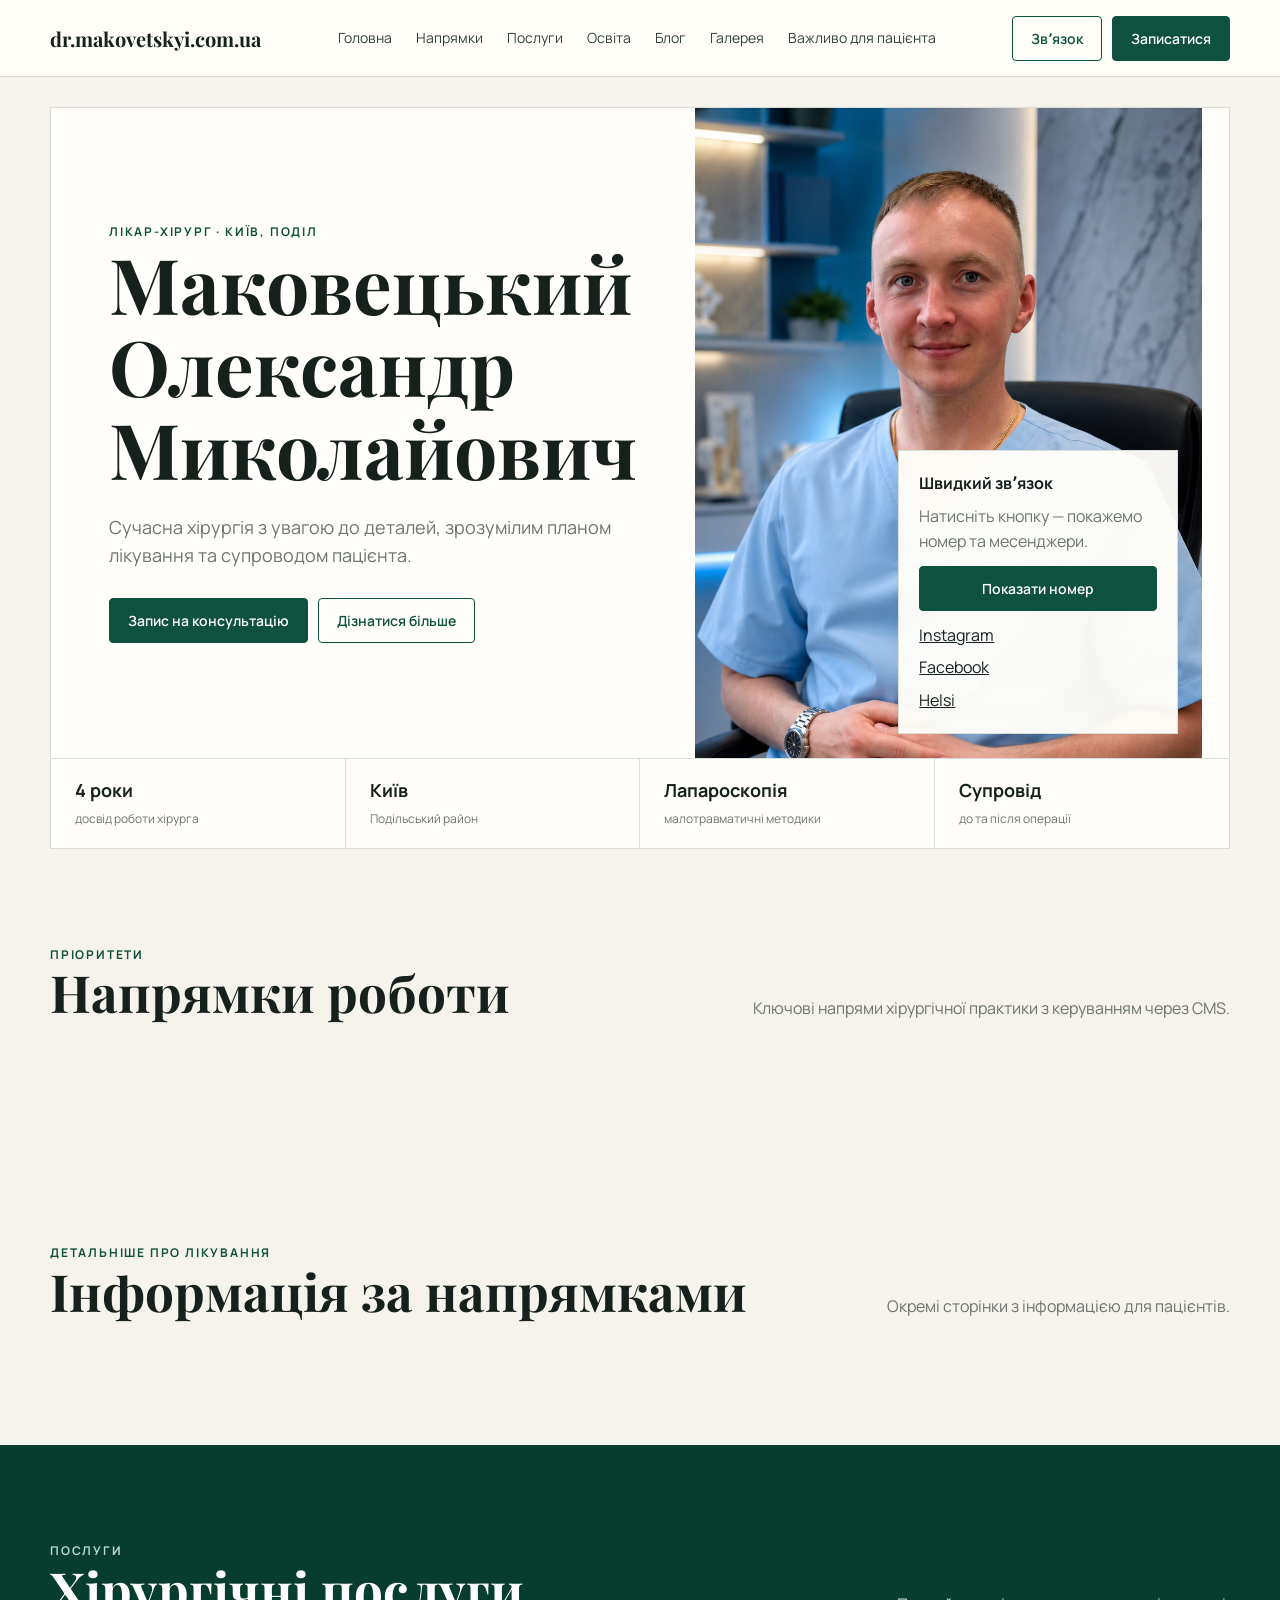
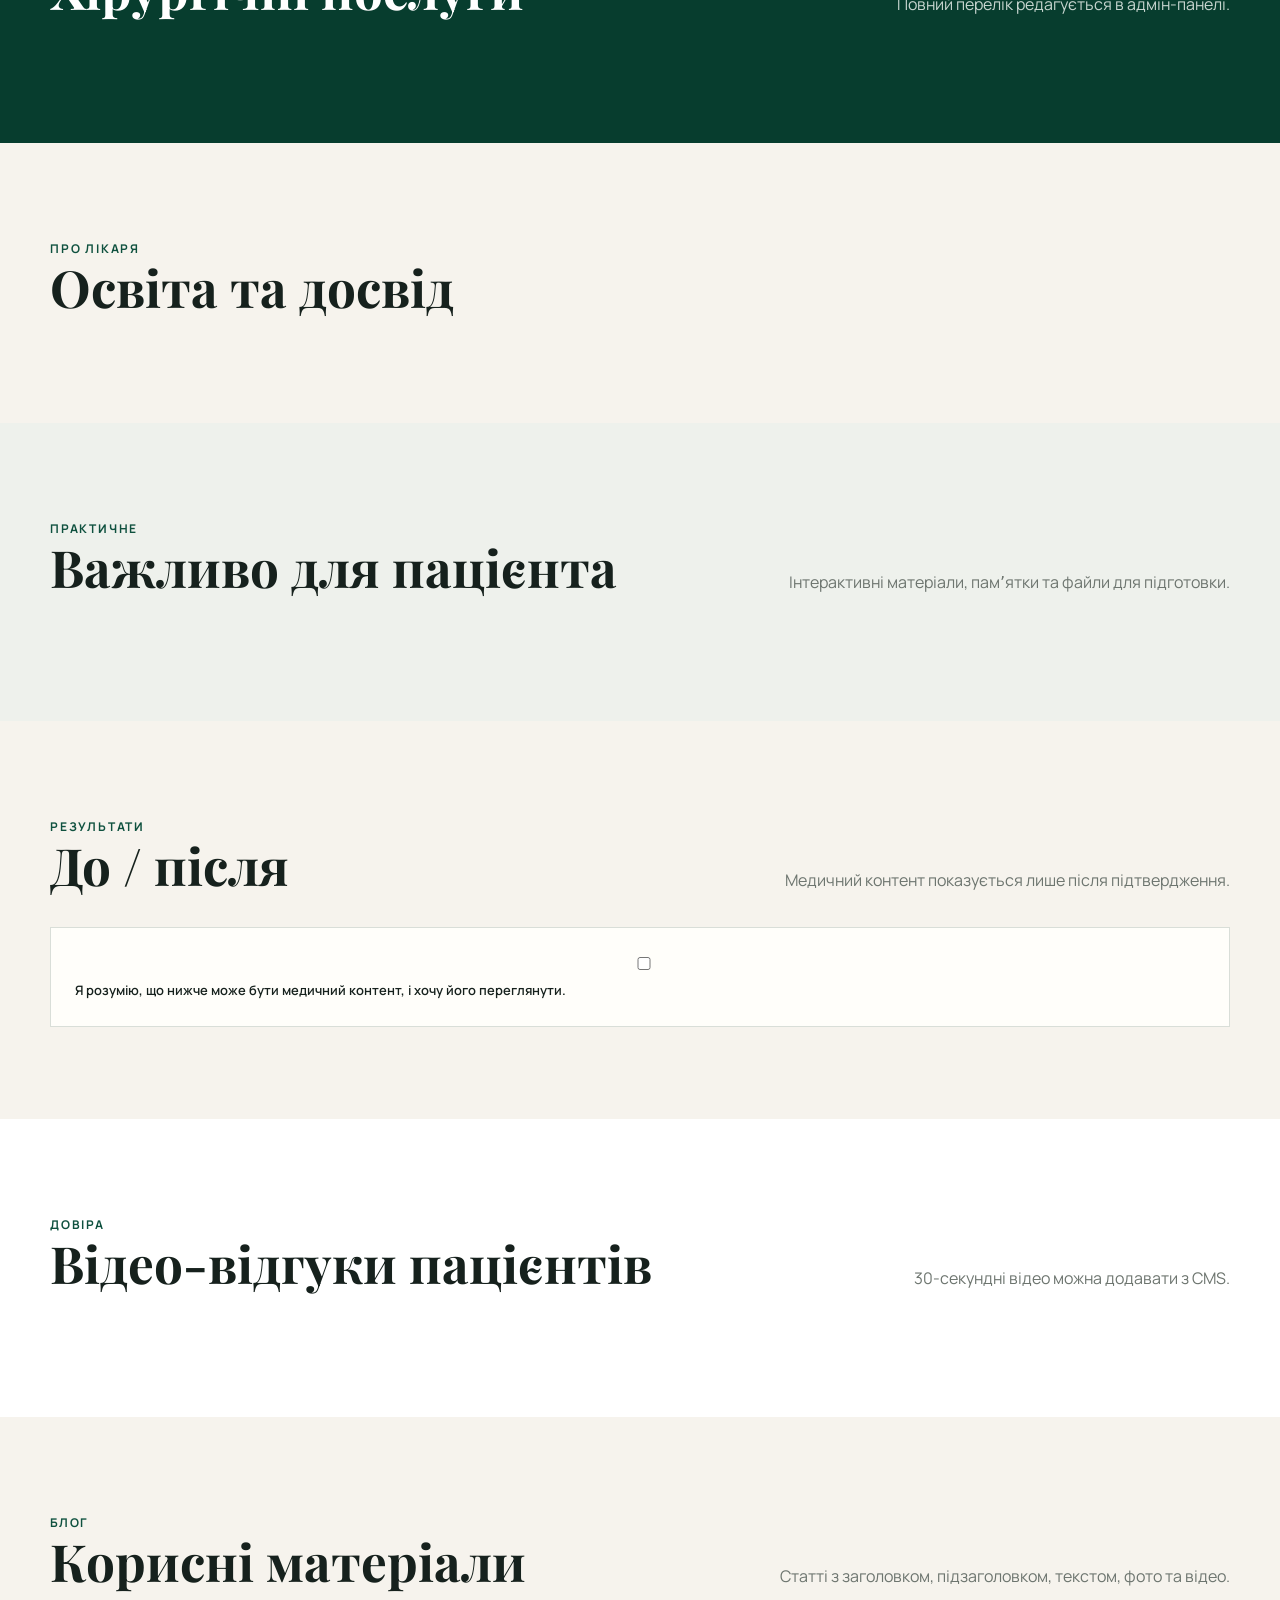
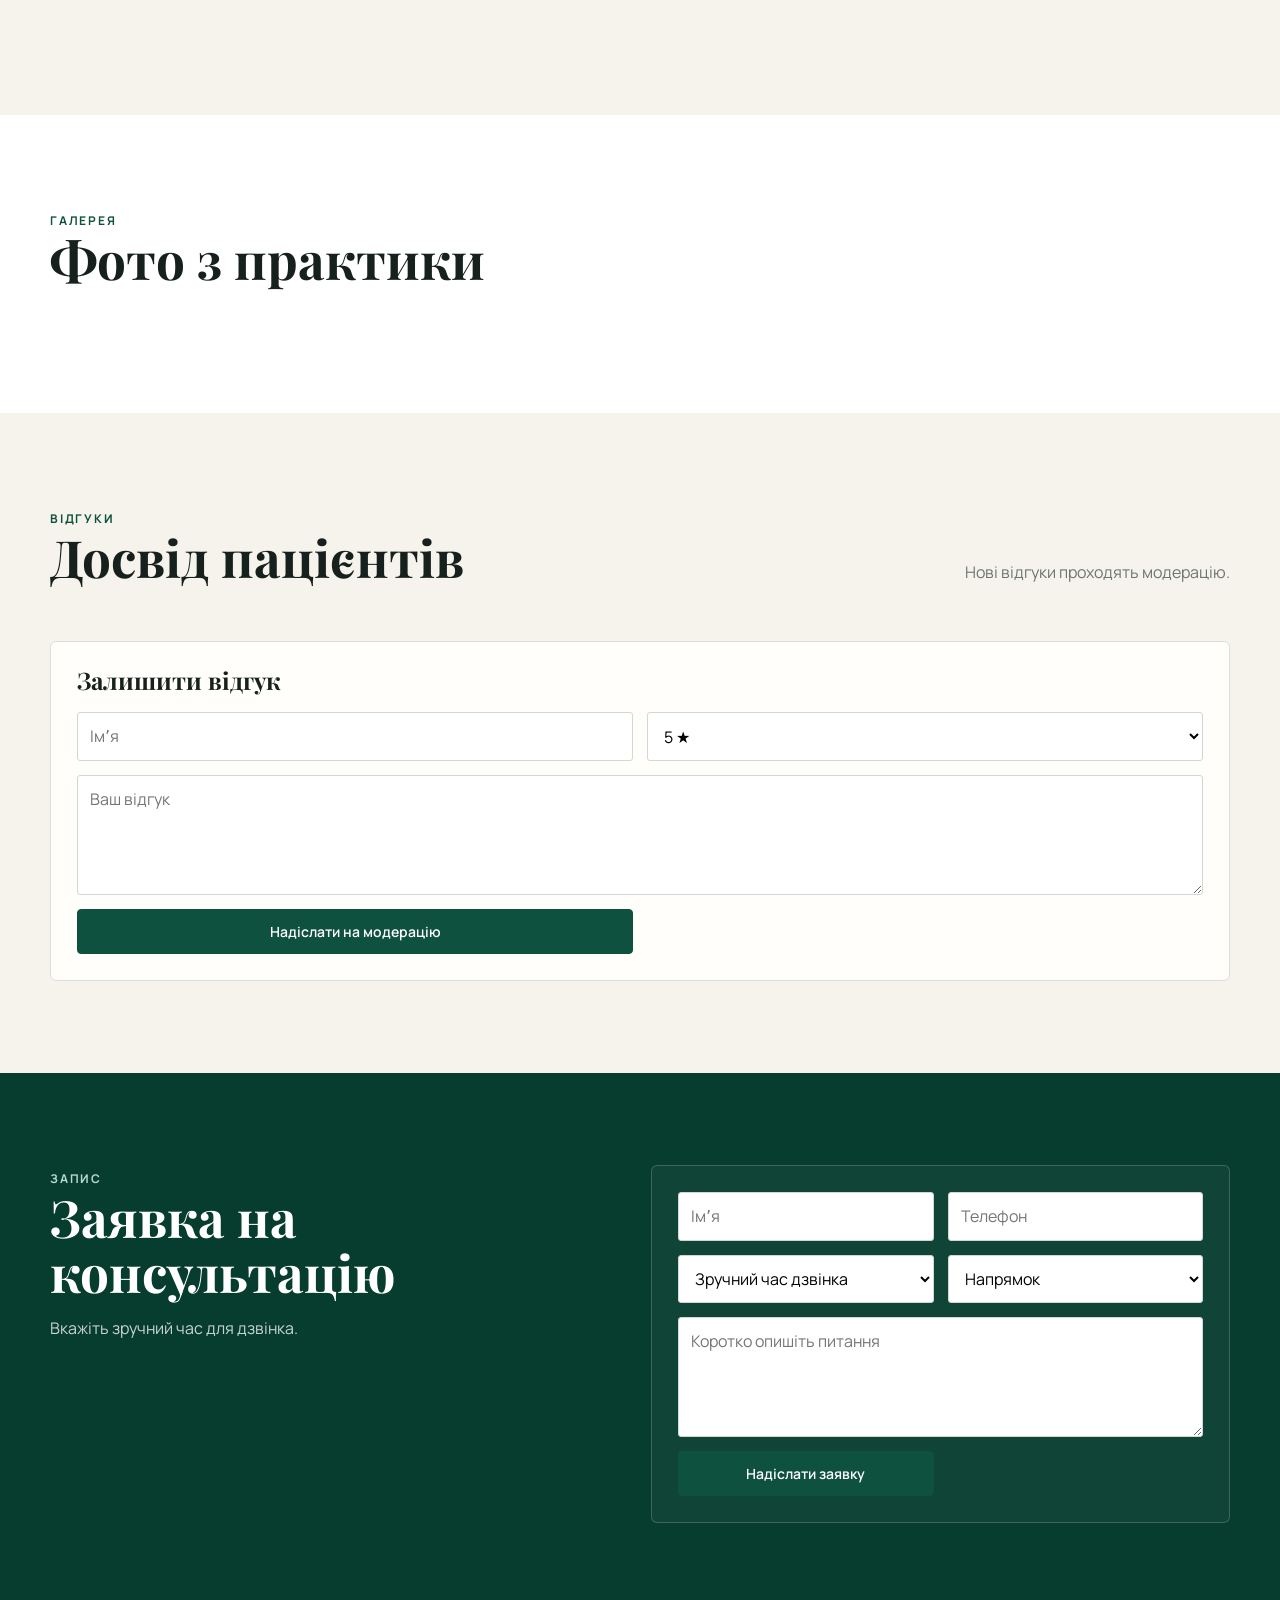
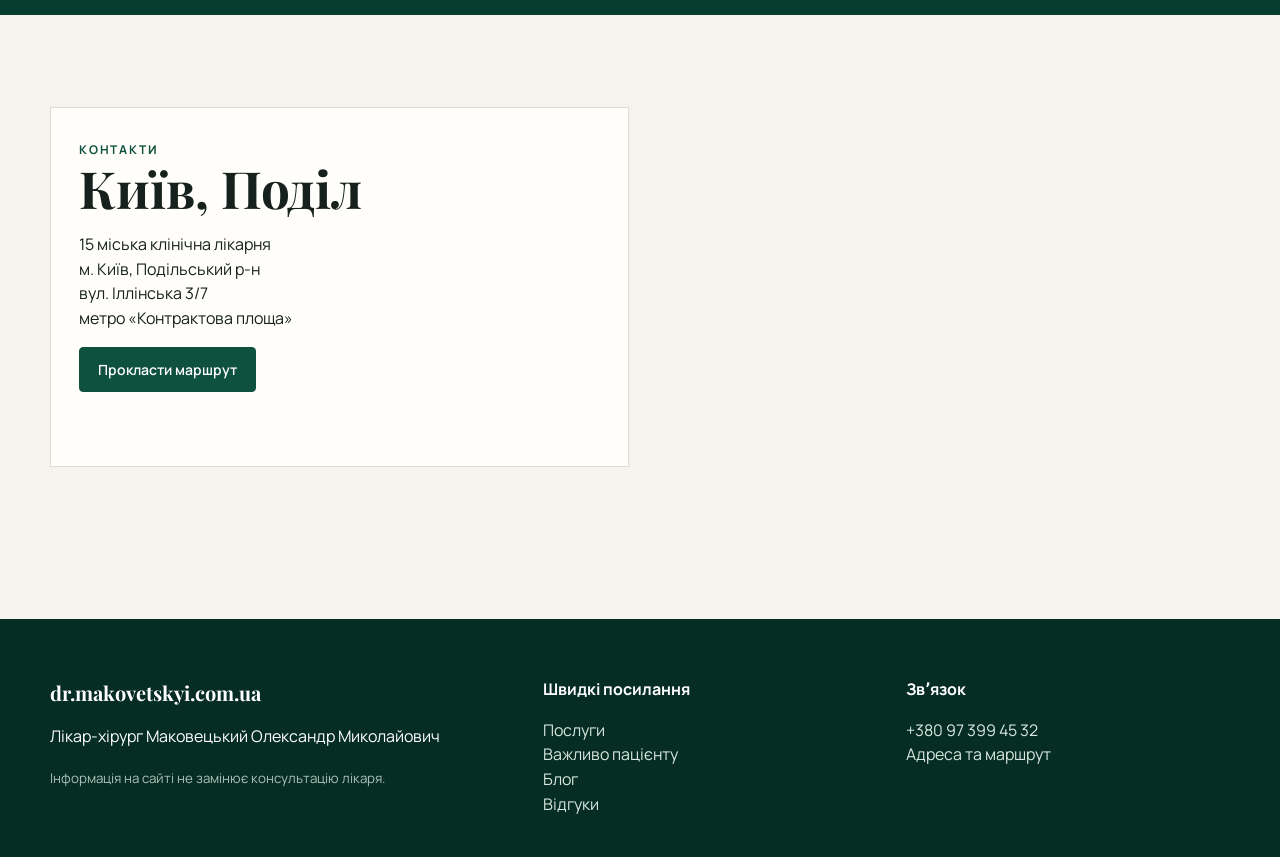
==== commit 5e928538: "Add files via upload" ====
--- a/index.html
+++ b/index.html
@@ -3,9 +3,20 @@
 <main>
 <section id="home" class="hero"><div class="container"><div class="hero-grid"><div class="hero-copy"><span class="eyebrow">Лікар-хірург · Київ, Поділ</span><h1 id="heroTitle">Маковецький Олександр Миколайович</h1><p id="heroSubtitle">Сучасна хірургія з увагою до деталей, зрозумілим планом лікування та супроводом пацієнта.</p><div style="display:flex;gap:10px;flex-wrap:wrap"><a class="btn" href="#appointment">Запис на консультацію</a><a class="btn ghost" href="#directions">Дізнатися більше</a></div></div><div class="hero-media"><img id="doctorPhoto" src="assets/doctor.png" alt="Лікар-хірург Маковецький Олександр Миколайович"><div class="hero-contact" id="heroQuickContact"><strong>Швидкий звʼязок</strong><span class="muted">Натисніть кнопку — покажемо номер та месенджери.</span><button class="btn" style="width:100%;margin-top:12px" id="showPhone">Показати номер</button><div id="phoneReveal" style="display:none;margin-top:12px"><a href="tel:+380973994532">+380 97 399 45 32</a></div><div class="hero-contact-links"><a target="_blank" href="https://www.instagram.com/makovetskiyoleksandr_?igsh=MTBsYXAzcGF2bHNsdA==&igsi=MTBsYXAzcGF2bHNsdA==">Instagram</a><a target="_blank" href="https://www.facebook.com/share/1ChEV5K8jn/?mibextid=wwXIfr">Facebook</a><a href="#" id="helsiLink">Helsi</a></div></div></div></div><div class="stat-strip"><div class="stat"><b>4 роки</b><span>досвід роботи хірурга</span></div><div class="stat"><b>Київ</b><span>Подільський район</span></div><div class="stat"><b>Лапароскопія</b><span>малотравматичні методики</span></div><div class="stat"><b>Супровід</b><span>до та після операції</span></div></div></div></section>
 <section id="directions" class="section"><div class="container"><div class="section-head"><div><span class="eyebrow">Пріоритети</span><h2>Напрямки роботи</h2></div><p>Ключові напрями хірургічної практики з керуванням через CMS.</p></div><div id="directionsGrid" class="grid grid-4"></div></div></section>
-<section class="section" id="service-guides"><div class="container"><div class="section-head"><div><span class="eyebrow">Детальніше про лікування</span><h2>Інформація за напрямками</h2></div><p>Окремі сторінки з інформацією для пацієнтів.</p></div><div class="grid grid-3"><a class="card" href="pupkova-gryzha.html"><h3>Пупкова грижа</h3><p class="muted">Симптоми, діагностика та методи лікування.</p></a><a class="card" href="pakhova-gryzha.html"><h3>Пахова грижа</h3><p class="muted">Консультація та варіанти операції.</p></a><a class="card" href="zhovchnokamiana-khvoroba.html"><h3>Жовчнокам’яна хвороба</h3><p class="muted">Камені жовчного міхура та хірургічне лікування.</p></a><a class="card" href="laparoskopichna-khirurhiia.html"><h3>Лапароскопічна хірургія</h3><p class="muted">Малоінвазивні операції та підготовка.</p></a><a class="card" href="proktolohiia.html"><h3>Проктологія</h3><p class="muted">Делікатна консультація та діагностика.</p></a></div></div></section><section class="dark-section section" id="services"><div class="container"><div class="section-head"><div><span class="eyebrow" style="color:#b9d9cd">Послуги</span><h2>Хірургічні послуги</h2></div><p class="muted">Повний перелік редагується в адмін-панелі.</p></div><div id="servicesGrid" class="grid grid-3"></div></div></section>
+<section class="section" id="service-guides">
+<div class="container">
+  <div class="section-head">
+    <div>
+      <span class="eyebrow" id="treatmentInfoEyebrow">Детальніше про лікування</span>
+      <h2 id="treatmentInfoTitle">Інформація за напрямками</h2>
+    </div>
+    <p id="treatmentInfoIntro">Окремі сторінки з інформацією для пацієнтів.</p>
+  </div>
+  <div id="treatmentInfoGrid" class="grid grid-3"></div>
+</div>
+</section><section class="dark-section section" id="services"><div class="container"><div class="section-head"><div><span class="eyebrow" style="color:#b9d9cd">Послуги</span><h2>Хірургічні послуги</h2></div><p class="muted">Повний перелік редагується в адмін-панелі.</p></div><div id="servicesGrid" class="grid grid-3"></div></div></section>
 <section id="education" class="section"><div class="container education"><div><span class="eyebrow">Про лікаря</span><h2>Освіта та досвід</h2><p class="muted" id="doctorBio"></p></div><div class="timeline" id="educationTimeline"></div></div></section>
-<section id="patient" class="section" style="background:#eef1ec"><div class="container"><div class="section-head"><div><span class="eyebrow">Практичне</span><h2>Важливо для пацієнта</h2></div><p>Інтерактивні матеріали та памʼятки.</p></div><div class="patient-tools"><div class="tool-card"><h3>Самоперевірка симптомів</h3><p class="muted">Короткий опитник «Схоже на грижу?»</p><button class="btn" onclick="openQuiz()">Пройти опитник</button></div><div class="tool-card"><h3>Чек-лист підготовки</h3><p class="muted">Інтерактивний список із можливістю друку.</p><button class="btn" onclick="openChecklist()">Відкрити чек-лист</button></div><div class="tool-card"><h3>Памʼятка після операції</h3><p class="muted">Окрема сторінка для QR-коду.</p><a class="btn" href="aftercare.html">Відкрити памʼятку</a></div><div class="tool-card"><h3>Що взяти в лікарню</h3><p class="muted">Документи, речі та рекомендації.</p><a class="btn" href="hospital-bag.html">Переглянути список</a></div></div></div></section>
+<section id="patient" class="section" style="background:#eef1ec"><div class="container"><div class="section-head"><div><span class="eyebrow">Практичне</span><h2 id="patientSectionTitle">Важливо для пацієнта</h2></div><p id="patientSectionIntro">Інтерактивні матеріали, памʼятки та файли для підготовки.</p></div><div id="patientToolsGrid" class="patient-tools"></div></div></section>
 <section id="beforeafter" class="section"><div class="container"><div class="section-head"><div><span class="eyebrow">Результати</span><h2>До / після</h2></div><p>Медичний контент показується лише після підтвердження.</p></div><div class="medical-gate"><label><input type="checkbox" id="medicalConsent"> Я розумію, що нижче може бути медичний контент, і хочу його переглянути.</label></div><div id="baContent" style="display:none"><div class="beforeafter-wrap"><div><h3>Пластична хірургія</h3><div class="ba" data-ba><img src="https://images.unsplash.com/photo-1579684385127-1ef15d508118?auto=format&fit=crop&w=1200&q=80"><img class="after" src="https://images.unsplash.com/photo-1551076805-e1869033e561?auto=format&fit=crop&w=1200&q=80"><div class="ba-line"></div><input type="range" min="0" max="100" value="50"></div></div><div><h3>Хірургія гриж</h3><div class="ba" data-ba><img src="https://images.unsplash.com/photo-1511174511562-5f7f18b874f8?auto=format&fit=crop&w=1200&q=80"><img class="after" src="https://images.unsplash.com/photo-1584982751601-97dcc096659c?auto=format&fit=crop&w=1200&q=80"><div class="ba-line"></div><input type="range" min="0" max="100" value="50"></div></div></div></div></div></section>
 <section class="section" style="background:#fff" id="videoReviews"><div class="container"><div class="section-head"><div><span class="eyebrow">Довіра</span><h2>Відео-відгуки пацієнтів</h2></div><p>30-секундні відео можна додавати з CMS.</p></div><div id="videoReviewsGrid" class="video-circles"></div></div></section>
 <section id="blog" class="section"><div class="container"><div class="section-head"><div><span class="eyebrow">Блог</span><h2>Корисні матеріали</h2></div><p>Статті з заголовком, підзаголовком, текстом, фото та відео.</p></div><div id="blogArea" class="blog-grid"></div></div></section>
--- a/styles.css
+++ b/styles.css
@@ -19,3 +19,14 @@
 .seo-copy p,.seo-copy li{line-height:1.75}
 .seo-points{display:grid;grid-template-columns:repeat(3,1fr);gap:18px}
 @media(max-width:800px){.seo-service-hero,.seo-points{grid-template-columns:1fr}.seo-service-hero img{height:380px}}
+
+
+/* FIX: preserve line breaks entered in CMS service descriptions */
+#services .service-description,
+#services .card p,
+.service-description {
+  white-space: pre-line !important;
+}
+
+.patient-tool-icon{font-size:28px;margin-bottom:14px}
+.patient-tool-actions{margin-top:auto}
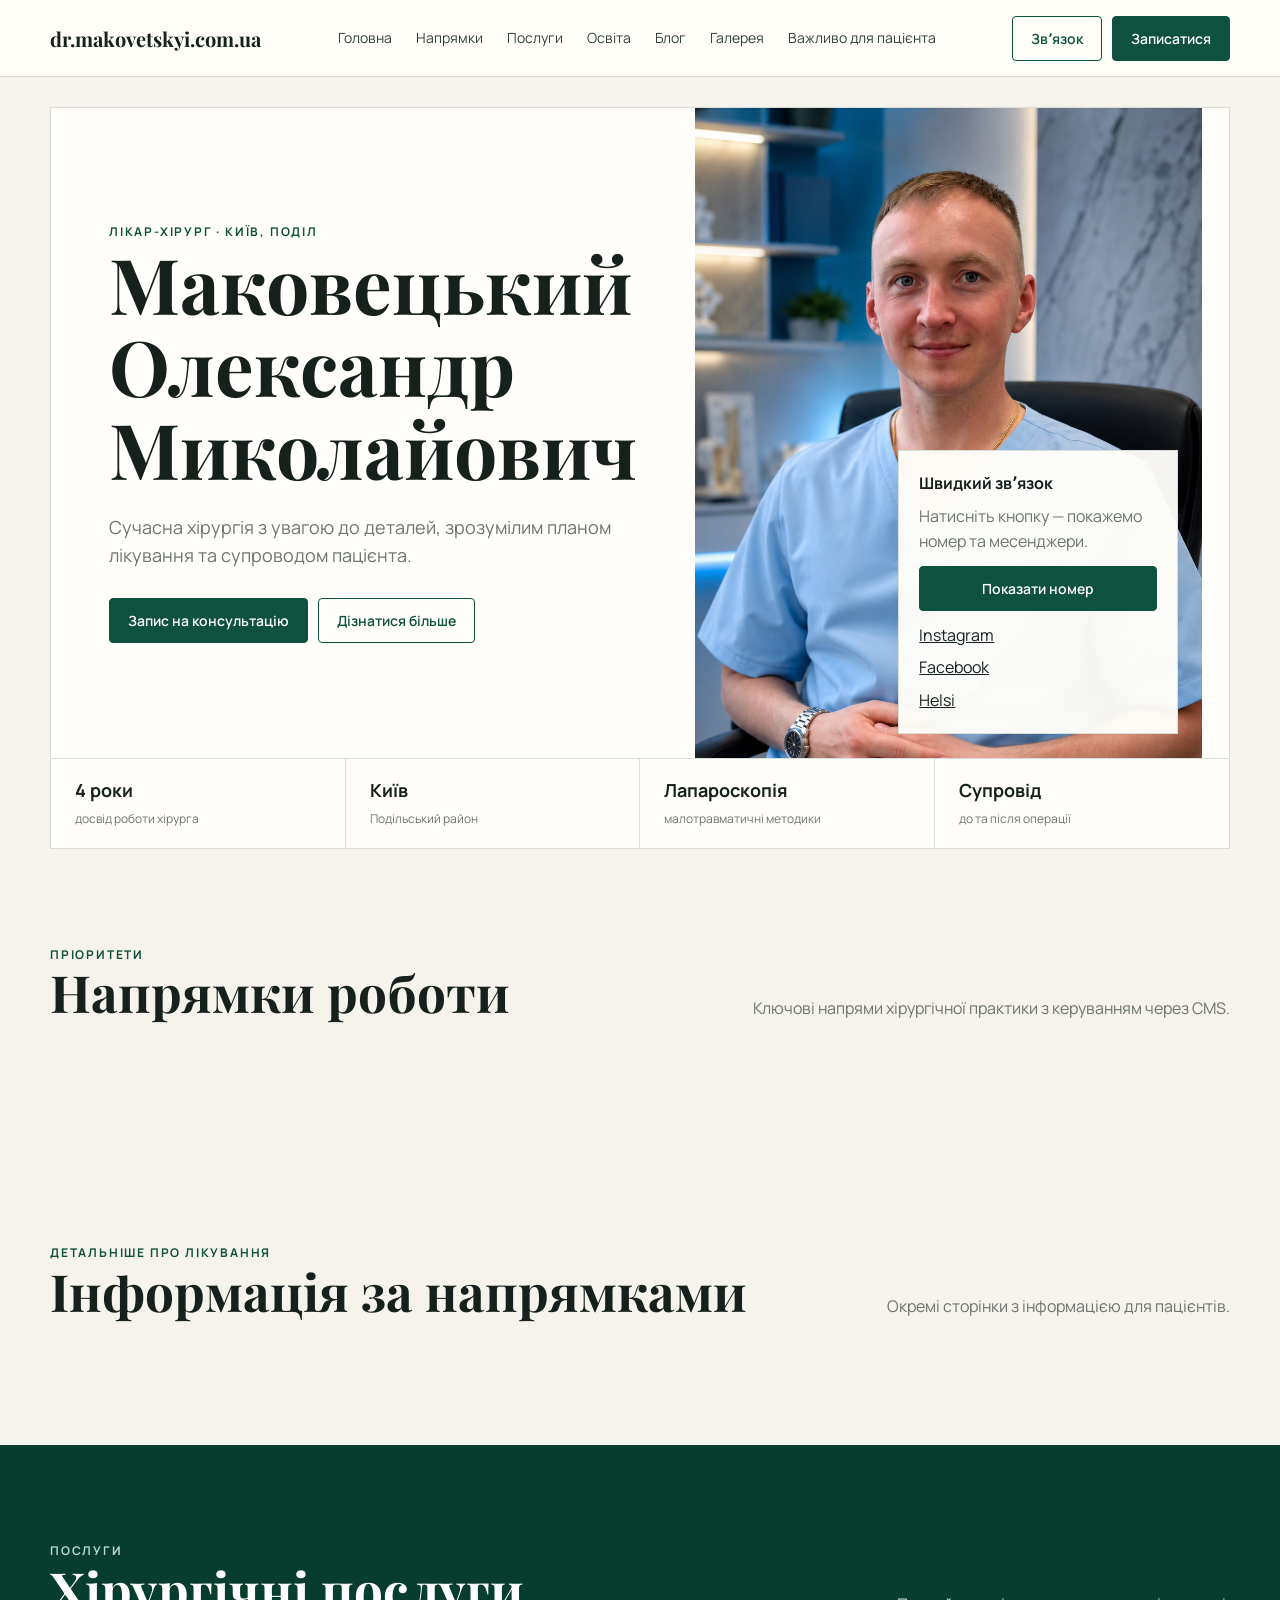
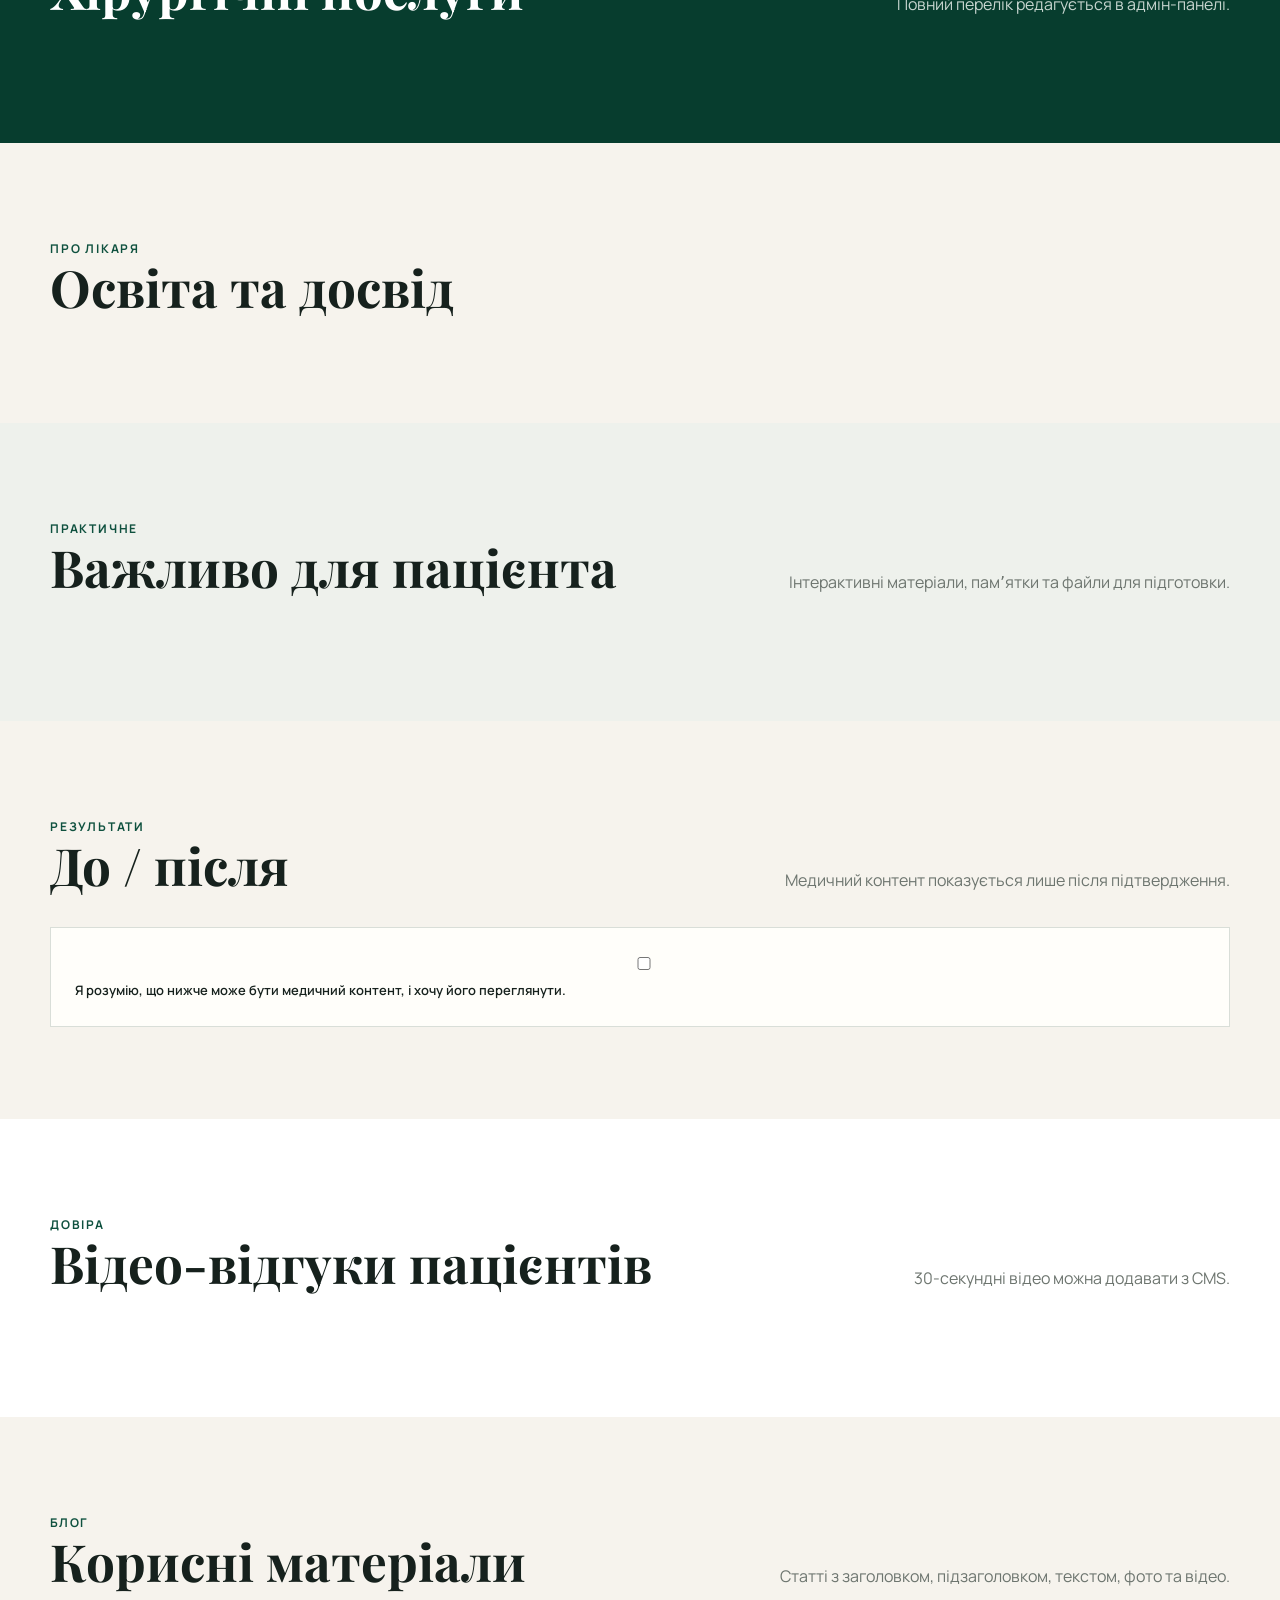
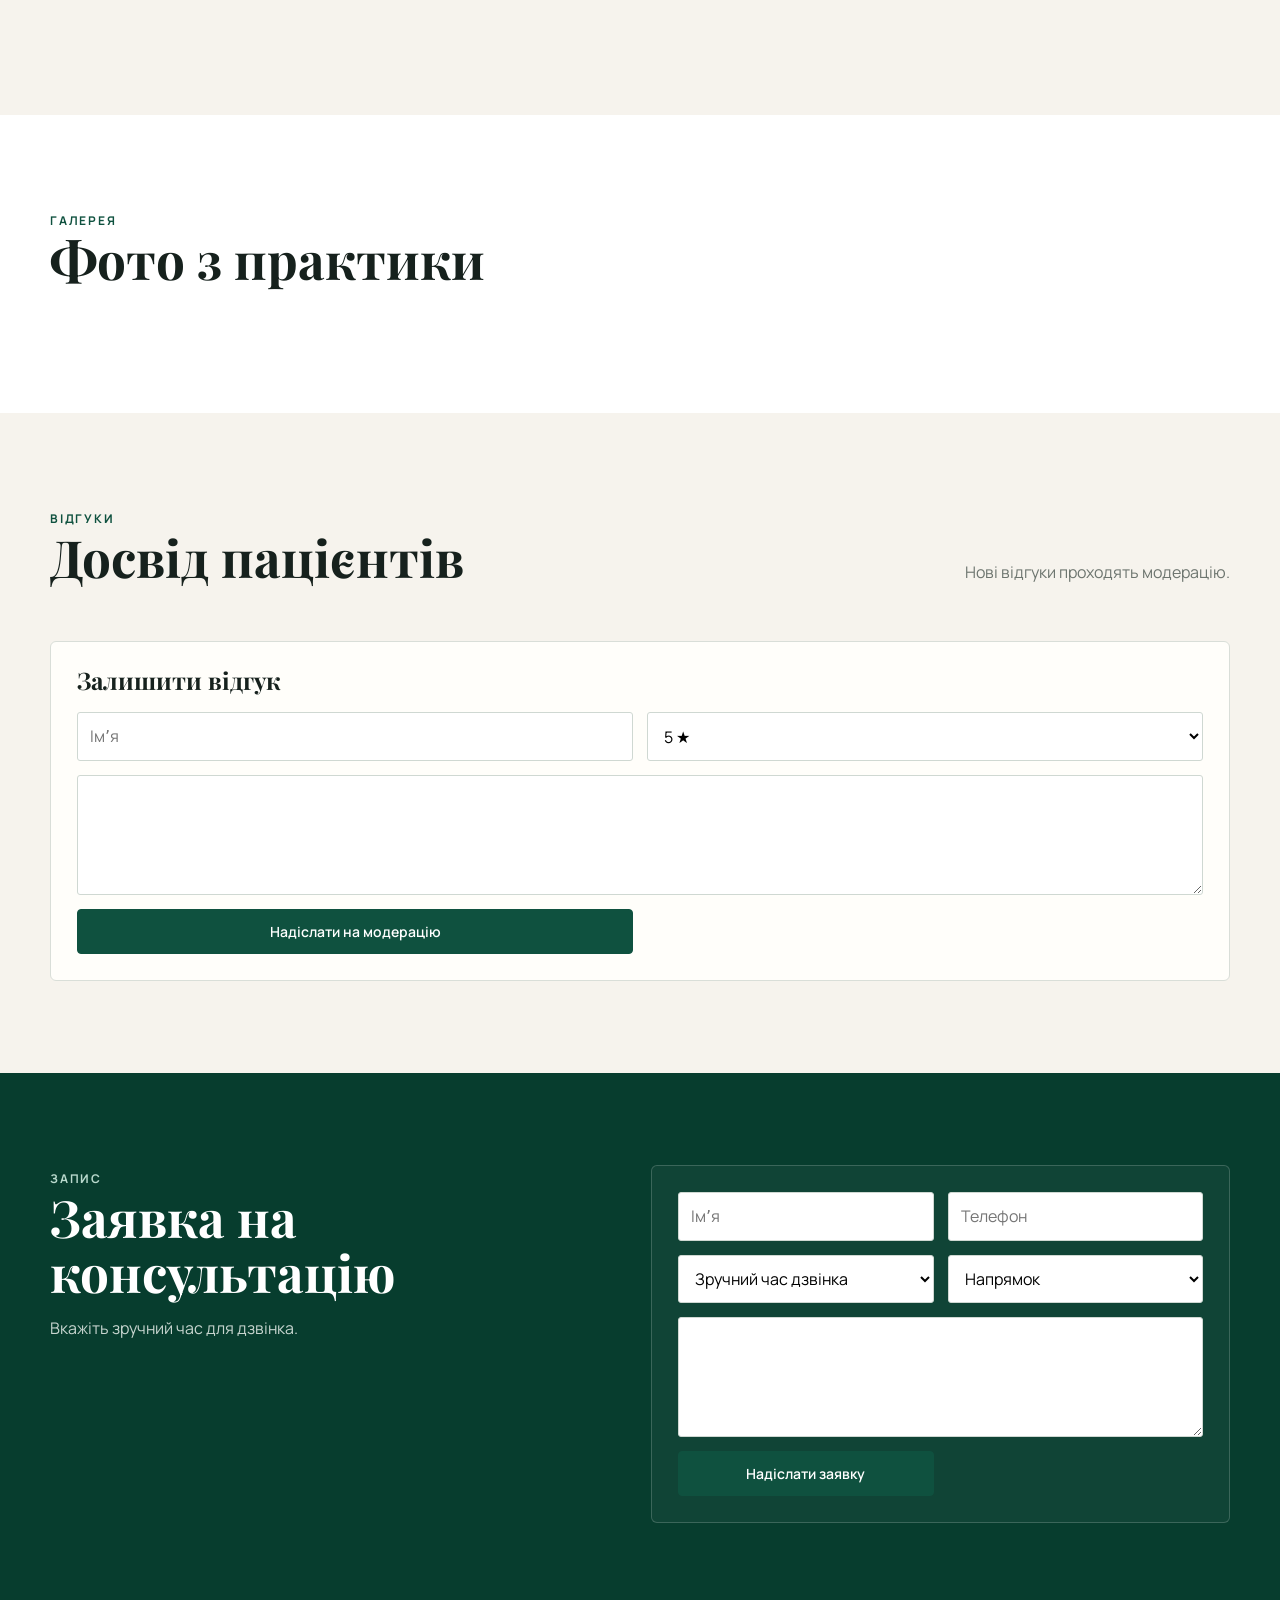
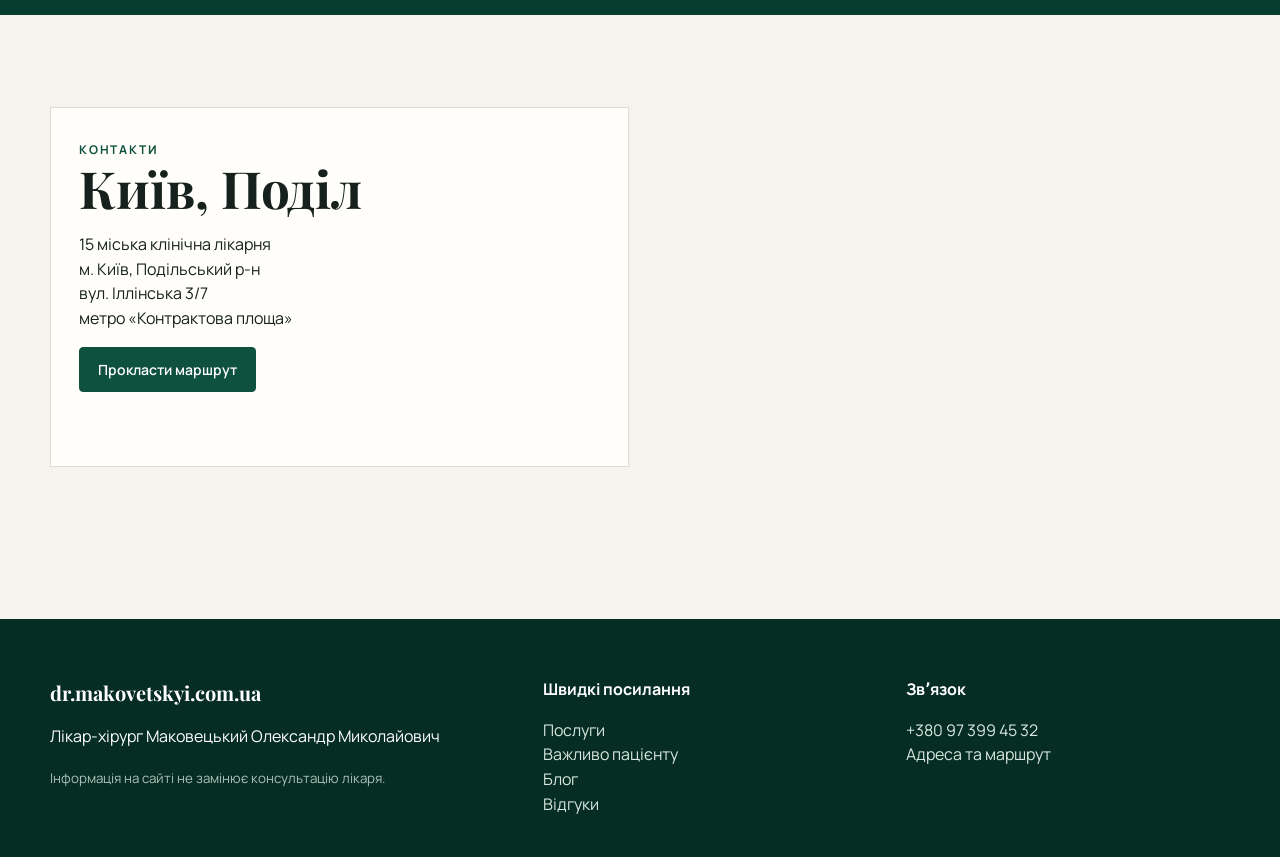
==== commit 12a7c8c4: "Update print statement from 'Hello' to 'Goodbye'" ====
--- a/index.html
+++ b/index.html
@@ -1,27 +1,1010 @@
-<!doctype html><html lang="uk"><head><meta charset="utf-8"><meta name="viewport" content="width=device-width,initial-scale=1"><title>Хірург Київ Поділ — Маковецький Олександр Миколайович</title><meta name="description" content="Лікар-хірург Маковецький Олександр Миколайович. Хірургія гриж, лапароскопічна хірургія, проктологія, пластична хірургія. Київ, Поділ."><link rel="canonical" href="https://dr.makovetskyi.com.ua/"><meta property="og:title" content="Хірург Київ Поділ — Маковецький Олександр Миколайович"><meta property="og:description" content="Консультація хірурга у Києві: грижі, лапароскопічна хірургія, проктологія."><meta property="og:url" content="https://dr.makovetskyi.com.ua/"><link rel="stylesheet" href="styles.css"><script src="https://cdn.jsdelivr.net/npm/@supabase/supabase-js@2"></script><script src="config.js"></script><script type="application/ld+json">{"@context":"https://schema.org","@type":"Physician","name":"Маковецький Олександр Миколайович","telephone":"+380973994532","address":{"@type":"PostalAddress","streetAddress":"вул. Іллінська 3/7","addressLocality":"Київ","addressRegion":"Подільський район","addressCountry":"UA"},"medicalSpecialty":"Surgery"}</script></head><body>
-<header class="site-header"><div class="container header-inner"><a class="brand" href="#home">dr.makovetskyi.com.ua</a><nav class="main-nav"><a href="#home">Головна</a><a href="#directions">Напрямки</a><a href="#services">Послуги</a><a href="#education">Освіта</a><a href="#blog">Блог</a><a href="#gallery">Галерея</a><a href="#patient">Важливо для пацієнта</a></nav><div class="header-actions"><button class="btn ghost" id="contactBtn">Звʼязок</button><a class="btn" href="#appointment">Записатися</a></div></div></header>
+<!doctype html>
+<html lang="uk">
+
+<head>
+  <meta charset="utf-8">
+  <meta name="viewport" content="width=device-width, initial-scale=1">
+
+  <title>Хірург у Києві, Поділ — Маковецький Олександр Миколайович</title>
+
+  <meta name="description"
+        content="Лікар-хірург Маковецький Олександр Миколайович у Києві, Поділ. Лікування гриж, лапароскопічна хірургія, проктологія та пластична хірургія. Запис на консультацію.">
+
+  <meta name="robots" content="index, follow">
+
+  <link rel="canonical"
+        href="https://dr-makovetskyi-new.vercel.app/">
+
+  <!-- Open Graph -->
+  <meta property="og:type" content="website">
+  <meta property="og:locale" content="uk_UA">
+
+  <meta property="og:title"
+        content="Хірург у Києві — Маковецький Олександр Миколайович">
+
+  <meta property="og:description"
+        content="Консультація хірурга у Києві. Хірургія гриж, лапароскопічна хірургія, проктологія та пластична хірургія.">
+
+  <meta property="og:url"
+        content="https://dr-makovetskyi-new.vercel.app/">
+
+  <meta property="og:site_name"
+        content="Маковецький Олександр Миколайович — лікар-хірург">
+
+  <link rel="stylesheet" href="styles.css">
+
+  <script src="https://cdn.jsdelivr.net/npm/@supabase/supabase-js@2"></script>
+  <script src="config.js"></script>
+
+  <!-- Структуровані дані для Google -->
+  <script type="application/ld+json">
+  {
+    "@context": "https://schema.org",
+    "@type": "Physician",
+    "name": "Маковецький Олександр Миколайович",
+    "url": "https://dr-makovetskyi-new.vercel.app/",
+    "telephone": "+380973994532",
+    "description": "Лікар-хірург у Києві. Хірургія гриж, лапароскопічна хірургія, проктологія та пластична хірургія.",
+    "address": {
+      "@type": "PostalAddress",
+      "streetAddress": "вул. Іллінська, 3/7",
+      "addressLocality": "Київ",
+      "addressRegion": "Подільський район",
+      "addressCountry": "UA"
+    },
+    "medicalSpecialty": "Surgery"
+  }
+  </script>
+</head>
+
+<body>
+
+<header class="site-header">
+  <div class="container header-inner">
+
+    <a class="brand" href="#home">dr.makovetskyi.com.ua</a>
+
+    <nav class="main-nav">
+      <a href="#home">Головна</a>
+      <a href="#directions">Напрямки</a>
+      <a href="#services">Послуги</a>
+      <a href="#education">Освіта</a>
+      <a href="#blog">Блог</a>
+      <a href="#gallery">Галерея</a>
+      <a href="#patient">Важливо для пацієнта</a>
+    </nav>
+
+    <div class="header-actions">
+      <button class="btn ghost" id="contactBtn">Звʼязок</button>
+      <a class="btn" href="#appointment">Записатися</a>
+    </div>
+
+  </div>
+</header>
+
 <main>
-<section id="home" class="hero"><div class="container"><div class="hero-grid"><div class="hero-copy"><span class="eyebrow">Лікар-хірург · Київ, Поділ</span><h1 id="heroTitle">Маковецький Олександр Миколайович</h1><p id="heroSubtitle">Сучасна хірургія з увагою до деталей, зрозумілим планом лікування та супроводом пацієнта.</p><div style="display:flex;gap:10px;flex-wrap:wrap"><a class="btn" href="#appointment">Запис на консультацію</a><a class="btn ghost" href="#directions">Дізнатися більше</a></div></div><div class="hero-media"><img id="doctorPhoto" src="assets/doctor.png" alt="Лікар-хірург Маковецький Олександр Миколайович"><div class="hero-contact" id="heroQuickContact"><strong>Швидкий звʼязок</strong><span class="muted">Натисніть кнопку — покажемо номер та месенджери.</span><button class="btn" style="width:100%;margin-top:12px" id="showPhone">Показати номер</button><div id="phoneReveal" style="display:none;margin-top:12px"><a href="tel:+380973994532">+380 97 399 45 32</a></div><div class="hero-contact-links"><a target="_blank" href="https://www.instagram.com/makovetskiyoleksandr_?igsh=MTBsYXAzcGF2bHNsdA==&igsi=MTBsYXAzcGF2bHNsdA==">Instagram</a><a target="_blank" href="https://www.facebook.com/share/1ChEV5K8jn/?mibextid=wwXIfr">Facebook</a><a href="#" id="helsiLink">Helsi</a></div></div></div></div><div class="stat-strip"><div class="stat"><b>4 роки</b><span>досвід роботи хірурга</span></div><div class="stat"><b>Київ</b><span>Подільський район</span></div><div class="stat"><b>Лапароскопія</b><span>малотравматичні методики</span></div><div class="stat"><b>Супровід</b><span>до та після операції</span></div></div></div></section>
-<section id="directions" class="section"><div class="container"><div class="section-head"><div><span class="eyebrow">Пріоритети</span><h2>Напрямки роботи</h2></div><p>Ключові напрями хірургічної практики з керуванням через CMS.</p></div><div id="directionsGrid" class="grid grid-4"></div></div></section>
-<section class="section" id="service-guides">
-<div class="container">
-  <div class="section-head">
+
+  <!-- ГОЛОВНА -->
+  <section id="home" class="hero">
+    <div class="container">
+
+      <div class="hero-grid">
+
+        <div class="hero-copy">
+
+          <span class="eyebrow">
+            Лікар-хірург · Київ, Поділ
+          </span>
+
+          <h1 id="heroTitle">
+            Маковецький Олександр Миколайович
+          </h1>
+
+          <p id="heroSubtitle">
+            Сучасна хірургія з увагою до деталей,
+            зрозумілим планом лікування та супроводом пацієнта.
+          </p>
+
+          <div style="display:flex;gap:10px;flex-wrap:wrap">
+
+            <a class="btn" href="#appointment">
+              Запис на консультацію
+            </a>
+
+            <a class="btn ghost" href="#directions">
+              Дізнатися більше
+            </a>
+
+          </div>
+
+        </div>
+
+        <div class="hero-media">
+
+          <img
+            id="doctorPhoto"
+            src="assets/doctor.png"
+            alt="Лікар-хірург Маковецький Олександр Миколайович у Києві">
+
+          <div class="hero-contact" id="heroQuickContact">
+
+            <strong>Швидкий звʼязок</strong>
+
+            <span class="muted">
+              Натисніть кнопку — покажемо номер та месенджери.
+            </span>
+
+            <button
+              class="btn"
+              style="width:100%;margin-top:12px"
+              id="showPhone">
+              Показати номер
+            </button>
+
+            <div id="phoneReveal"
+                 style="display:none;margin-top:12px">
+
+              <a href="tel:+380973994532">
+                +380 97 399 45 32
+              </a>
+
+            </div>
+
+            <div class="hero-contact-links">
+
+              <a target="_blank"
+                 rel="noopener"
+                 href="https://www.instagram.com/makovetskiyoleksandr_?igsh=MTBsYXAzcGF2bHNsdA==&igsi=MTBsYXAzcGF2bHNsdA==">
+                Instagram
+              </a>
+
+              <a target="_blank"
+                 rel="noopener"
+                 href="https://www.facebook.com/share/1ChEV5K8jn/?mibextid=wwXIfr">
+                Facebook
+              </a>
+
+              <a href="#" id="helsiLink">
+                Helsi
+              </a>
+
+            </div>
+
+          </div>
+
+        </div>
+
+      </div>
+
+      <div class="stat-strip">
+
+        <div class="stat">
+          <b>4 роки</b>
+          <span>досвід роботи хірурга</span>
+        </div>
+
+        <div class="stat">
+          <b>Київ</b>
+          <span>Подільський район</span>
+        </div>
+
+        <div class="stat">
+          <b>Лапароскопія</b>
+          <span>малотравматичні методики</span>
+        </div>
+
+        <div class="stat">
+          <b>Супровід</b>
+          <span>до та після операції</span>
+        </div>
+
+      </div>
+
+    </div>
+  </section>
+
+
+  <!-- НАПРЯМКИ -->
+  <section id="directions" class="section">
+
+    <div class="container">
+
+      <div class="section-head">
+
+        <div>
+          <span class="eyebrow">Пріоритети</span>
+          <h2>Напрямки роботи</h2>
+        </div>
+
+        <p>
+          Ключові напрями хірургічної практики
+          з керуванням через CMS.
+        </p>
+
+      </div>
+
+      <div id="directionsGrid"
+           class="grid grid-4"></div>
+
+    </div>
+
+  </section>
+
+
+  <!-- ІНФОРМАЦІЯ ЗА НАПРЯМКАМИ -->
+  <section class="section"
+           id="service-guides">
+
+    <div class="container">
+
+      <div class="section-head">
+
+        <div>
+
+          <span
+            class="eyebrow"
+            id="treatmentInfoEyebrow">
+            Детальніше про лікування
+          </span>
+
+          <h2 id="treatmentInfoTitle">
+            Інформація за напрямками
+          </h2>
+
+        </div>
+
+        <p id="treatmentInfoIntro">
+          Окремі сторінки з інформацією для пацієнтів.
+        </p>
+
+      </div>
+
+      <div
+        id="treatmentInfoGrid"
+        class="grid grid-3">
+      </div>
+
+    </div>
+
+  </section>
+
+
+  <!-- ПОСЛУГИ -->
+  <section
+    class="dark-section section"
+    id="services">
+
+    <div class="container">
+
+      <div class="section-head">
+
+        <div>
+
+          <span
+            class="eyebrow"
+            style="color:#b9d9cd">
+            Послуги
+          </span>
+
+          <h2>
+            Хірургічні послуги
+          </h2>
+
+        </div>
+
+        <p class="muted">
+          Повний перелік редагується в адмін-панелі.
+        </p>
+
+      </div>
+
+      <div
+        id="servicesGrid"
+        class="grid grid-3">
+      </div>
+
+    </div>
+
+  </section>
+
+
+  <!-- ОСВІТА -->
+  <section
+    id="education"
+    class="section">
+
+    <div class="container education">
+
+      <div>
+
+        <span class="eyebrow">
+          Про лікаря
+        </span>
+
+        <h2>
+          Освіта та досвід
+        </h2>
+
+        <p
+          class="muted"
+          id="doctorBio">
+        </p>
+
+      </div>
+
+      <div
+        class="timeline"
+        id="educationTimeline">
+      </div>
+
+    </div>
+
+  </section>
+
+
+  <!-- ВАЖЛИВО ДЛЯ ПАЦІЄНТА -->
+  <section
+    id="patient"
+    class="section"
+    style="background:#eef1ec">
+
+    <div class="container">
+
+      <div class="section-head">
+
+        <div>
+
+          <span class="eyebrow">
+            Практичне
+          </span>
+
+          <h2 id="patientSectionTitle">
+            Важливо для пацієнта
+          </h2>
+
+        </div>
+
+        <p id="patientSectionIntro">
+          Інтерактивні матеріали, памʼятки
+          та файли для підготовки.
+        </p>
+
+      </div>
+
+      <div
+        id="patientToolsGrid"
+        class="patient-tools">
+      </div>
+
+    </div>
+
+  </section>
+
+
+  <!-- ДО / ПІСЛЯ -->
+  <section
+    id="beforeafter"
+    class="section">
+
+    <div class="container">
+
+      <div class="section-head">
+
+        <div>
+
+          <span class="eyebrow">
+            Результати
+          </span>
+
+          <h2>
+            До / після
+          </h2>
+
+        </div>
+
+        <p>
+          Медичний контент показується
+          лише після підтвердження.
+        </p>
+
+      </div>
+
+      <div class="medical-gate">
+
+        <label>
+
+          <input
+            type="checkbox"
+            id="medicalConsent">
+
+          Я розумію, що нижче може бути
+          медичний контент, і хочу його переглянути.
+
+        </label>
+
+      </div>
+
+      <div
+        id="baContent"
+        style="display:none">
+
+        <div class="beforeafter-wrap">
+
+          <div>
+
+            <h3>
+              Пластична хірургія
+            </h3>
+
+            <div class="ba" data-ba>
+
+              <img
+                src="https://images.unsplash.com/photo-1579684385127-1ef15d508118?auto=format&fit=crop&w=1200&q=80"
+                alt="Пластична хірургія до">
+
+              <img
+                class="after"
+                src="https://images.unsplash.com/photo-1551076805-e1869033e561?auto=format&fit=crop&w=1200&q=80"
+                alt="Пластична хірургія після">
+
+              <div class="ba-line"></div>
+
+              <input
+                type="range"
+                min="0"
+                max="100"
+                value="50">
+
+            </div>
+
+          </div>
+
+
+          <div>
+
+            <h3>
+              Хірургія гриж
+            </h3>
+
+            <div class="ba" data-ba>
+
+              <img
+                src="https://images.unsplash.com/photo-1511174511562-5f7f18b874f8?auto=format&fit=crop&w=1200&q=80"
+                alt="Хірургія гриж до">
+
+              <img
+                class="after"
+                src="https://images.unsplash.com/photo-1584982751601-97dcc096659c?auto=format&fit=crop&w=1200&q=80"
+                alt="Хірургія гриж після">
+
+              <div class="ba-line"></div>
+
+              <input
+                type="range"
+                min="0"
+                max="100"
+                value="50">
+
+            </div>
+
+          </div>
+
+        </div>
+
+      </div>
+
+    </div>
+
+  </section>
+
+
+  <!-- ВІДЕО ВІДГУКИ -->
+  <section
+    class="section"
+    style="background:#fff"
+    id="videoReviews">
+
+    <div class="container">
+
+      <div class="section-head">
+
+        <div>
+
+          <span class="eyebrow">
+            Довіра
+          </span>
+
+          <h2>
+            Відео-відгуки пацієнтів
+          </h2>
+
+        </div>
+
+        <p>
+          30-секундні відео можна додавати з CMS.
+        </p>
+
+      </div>
+
+      <div
+        id="videoReviewsGrid"
+        class="video-circles">
+      </div>
+
+    </div>
+
+  </section>
+
+
+  <!-- БЛОГ -->
+  <section
+    id="blog"
+    class="section">
+
+    <div class="container">
+
+      <div class="section-head">
+
+        <div>
+
+          <span class="eyebrow">
+            Блог
+          </span>
+
+          <h2>
+            Корисні матеріали
+          </h2>
+
+        </div>
+
+        <p>
+          Статті з заголовком, підзаголовком,
+          текстом, фото та відео.
+        </p>
+
+      </div>
+
+      <div
+        id="blogArea"
+        class="blog-grid">
+      </div>
+
+    </div>
+
+  </section>
+
+
+  <!-- ГАЛЕРЕЯ -->
+  <section
+    id="gallery"
+    class="section"
+    style="background:#fff">
+
+    <div class="container">
+
+      <div class="section-head">
+
+        <div>
+
+          <span class="eyebrow">
+            Галерея
+          </span>
+
+          <h2>
+            Фото з практики
+          </h2>
+
+        </div>
+
+      </div>
+
+      <div
+        id="galleryGrid"
+        class="gallery-masonry">
+      </div>
+
+    </div>
+
+  </section>
+
+
+  <!-- ВІДГУКИ -->
+  <section
+    id="reviews"
+    class="section">
+
+    <div class="container">
+
+      <div class="section-head">
+
+        <div>
+
+          <span class="eyebrow">
+            Відгуки
+          </span>
+
+          <h2>
+            Досвід пацієнтів
+          </h2>
+
+        </div>
+
+        <p>
+          Нові відгуки проходять модерацію.
+        </p>
+
+      </div>
+
+      <div
+        id="reviewsGrid"
+        class="reviews-grid">
+      </div>
+
+      <div
+        class="card"
+        style="margin-top:22px">
+
+        <h3>
+          Залишити відгук
+        </h3>
+
+        <form
+          id="reviewForm"
+          class="form-grid"
+          style="margin-top:18px">
+
+          <input
+            id="rname"
+            placeholder="Імʼя"
+            required>
+
+          <select id="rating">
+            <option value="5">5 ★</option>
+            <option value="4">4 ★</option>
+            <option value="3">3 ★</option>
+            <option value="2">2 ★</option>
+            <option value="1">1 ★</option>
+          </select>
+
+          <textarea
+            id="rtext"
+            placeholder="Ваш відгук"
+            required
+            style="grid-column:1/-1">
+          </textarea>
+
+          <button
+            class="btn"
+            type="submit">
+            Надіслати на модерацію
+          </button>
+
+        </form>
+
+      </div>
+
+    </div>
+
+  </section>
+
+
+  <!-- ЗАПИС -->
+  <section
+    id="appointment"
+    class="section dark-section">
+
+    <div class="container contact-grid">
+
+      <div>
+
+        <span
+          class="eyebrow"
+          style="color:#b9d9cd">
+          Запис
+        </span>
+
+        <h2>
+          Заявка на консультацію
+        </h2>
+
+        <p class="muted">
+          Вкажіть зручний час для дзвінка.
+        </p>
+
+      </div>
+
+      <form
+        id="appointmentForm"
+        class="card form-grid">
+
+        <input
+          id="aname"
+          placeholder="Імʼя"
+          required>
+
+        <input
+          id="aphone"
+          placeholder="Телефон"
+          required>
+
+        <select id="callbackTime">
+
+          <option value="">
+            Зручний час дзвінка
+          </option>
+
+          <option>09:00–12:00</option>
+          <option>12:00–15:00</option>
+          <option>15:00–18:00</option>
+          <option>18:00–20:00</option>
+
+        </select>
+
+        <select id="direction">
+
+          <option value="">
+            Напрямок
+          </option>
+
+          <option>
+            Хірургія гриж
+          </option>
+
+          <option>
+            Лапароскопічна хірургія
+          </option>
+
+          <option>
+            Проктологія
+          </option>
+
+          <option>
+            Пластична хірургія
+          </option>
+
+        </select>
+
+        <textarea
+          id="amessage"
+          placeholder="Коротко опишіть питання"
+          style="grid-column:1/-1">
+        </textarea>
+
+        <button
+          class="btn"
+          type="submit">
+          Надіслати заявку
+        </button>
+
+        <span id="formMsg"></span>
+
+      </form>
+
+    </div>
+
+  </section>
+
+
+  <!-- КОНТАКТИ -->
+  <section
+    id="contacts"
+    class="section">
+
+    <div class="container contact-grid">
+
+      <div class="contact-card">
+
+        <span class="eyebrow">
+          Контакти
+        </span>
+
+        <h2>
+          Київ, Поділ
+        </h2>
+
+        <p>
+          15 міська клінічна лікарня<br>
+          м. Київ, Подільський р-н<br>
+          вул. Іллінська 3/7<br>
+          метро «Контрактова площа»
+        </p>
+
+        <p>
+
+          <a
+            class="btn"
+            target="_blank"
+            rel="noopener"
+            href="https://www.google.com/maps/dir/?api=1&destination=%D0%86%D0%BB%D0%BB%D1%96%D0%BD%D1%81%D1%8C%D0%BA%D0%B0+3%2F7%2C+%D0%9A%D0%B8%D1%97%D0%B2">
+            Прокласти маршрут
+          </a>
+
+        </p>
+
+      </div>
+
+      <iframe
+        class="map-frame"
+        loading="lazy"
+        title="Розташування лікаря на карті"
+        src="https://www.google.com/maps?q=%D0%86%D0%BB%D0%BB%D1%96%D0%BD%D1%81%D1%8C%D0%BA%D0%B0%203%2F7,%20%D0%9A%D0%B8%D1%97%D0%B2&output=embed">
+      </iframe>
+
+    </div>
+
+  </section>
+
+</main>
+
+
+<!-- ВІКНО ЗВ'ЯЗКУ -->
+<div
+  class="contact-popover"
+  id="contactPopover">
+
+  <strong>
+    Звʼязок
+  </strong>
+
+  <a href="tel:+380973994532">
+    📞 +380 97 399 45 32
+  </a>
+
+  <a href="viber://chat?number=%2B380973994532">
+    Viber
+  </a>
+
+  <a
+    target="_blank"
+    rel="noopener"
+    href="https://wa.me/380973994532">
+    WhatsApp
+  </a>
+
+  <a
+    target="_blank"
+    rel="noopener"
+    href="https://www.instagram.com/makovetskiyoleksandr_?igsh=MTBsYXAzcGF2bHNsdA==&igsi=MTBsYXAzcGF2bHNsdA==">
+    Instagram
+  </a>
+
+  <a
+    target="_blank"
+    rel="noopener"
+    href="https://www.facebook.com/share/1ChEV5K8jn/?mibextid=wwXIfr">
+    Facebook
+  </a>
+
+</div>
+
+
+<!-- FOOTER -->
+<div class="footer">
+
+  <div class="container footer-grid">
+
     <div>
-      <span class="eyebrow" id="treatmentInfoEyebrow">Детальніше про лікування</span>
-      <h2 id="treatmentInfoTitle">Інформація за напрямками</h2>
-    </div>
-    <p id="treatmentInfoIntro">Окремі сторінки з інформацією для пацієнтів.</p>
+
+      <div class="brand">
+        dr.makovetskyi.com.ua
+      </div>
+
+      <p>
+        Лікар-хірург Маковецький Олександр Миколайович
+      </p>
+
+      <small>
+        Інформація на сайті не замінює консультацію лікаря.
+      </small>
+
+    </div>
+
+    <div>
+
+      <b>
+        Швидкі посилання
+      </b>
+
+      <p>
+
+        <a href="#services">
+          Послуги
+        </a><br>
+
+        <a href="#patient">
+          Важливо пацієнту
+        </a><br>
+
+        <a href="#blog">
+          Блог
+        </a><br>
+
+        <a href="#reviews">
+          Відгуки
+        </a>
+
+      </p>
+
+    </div>
+
+    <div>
+
+      <b>
+        Звʼязок
+      </b>
+
+      <p>
+
+        <a href="tel:+380973994532">
+          +380 97 399 45 32
+        </a><br>
+
+        <a href="#contacts">
+          Адреса та маршрут
+        </a>
+
+      </p>
+
+    </div>
+
   </div>
-  <div id="treatmentInfoGrid" class="grid grid-3"></div>
+
 </div>
-</section><section class="dark-section section" id="services"><div class="container"><div class="section-head"><div><span class="eyebrow" style="color:#b9d9cd">Послуги</span><h2>Хірургічні послуги</h2></div><p class="muted">Повний перелік редагується в адмін-панелі.</p></div><div id="servicesGrid" class="grid grid-3"></div></div></section>
-<section id="education" class="section"><div class="container education"><div><span class="eyebrow">Про лікаря</span><h2>Освіта та досвід</h2><p class="muted" id="doctorBio"></p></div><div class="timeline" id="educationTimeline"></div></div></section>
-<section id="patient" class="section" style="background:#eef1ec"><div class="container"><div class="section-head"><div><span class="eyebrow">Практичне</span><h2 id="patientSectionTitle">Важливо для пацієнта</h2></div><p id="patientSectionIntro">Інтерактивні матеріали, памʼятки та файли для підготовки.</p></div><div id="patientToolsGrid" class="patient-tools"></div></div></section>
-<section id="beforeafter" class="section"><div class="container"><div class="section-head"><div><span class="eyebrow">Результати</span><h2>До / після</h2></div><p>Медичний контент показується лише після підтвердження.</p></div><div class="medical-gate"><label><input type="checkbox" id="medicalConsent"> Я розумію, що нижче може бути медичний контент, і хочу його переглянути.</label></div><div id="baContent" style="display:none"><div class="beforeafter-wrap"><div><h3>Пластична хірургія</h3><div class="ba" data-ba><img src="https://images.unsplash.com/photo-1579684385127-1ef15d508118?auto=format&fit=crop&w=1200&q=80"><img class="after" src="https://images.unsplash.com/photo-1551076805-e1869033e561?auto=format&fit=crop&w=1200&q=80"><div class="ba-line"></div><input type="range" min="0" max="100" value="50"></div></div><div><h3>Хірургія гриж</h3><div class="ba" data-ba><img src="https://images.unsplash.com/photo-1511174511562-5f7f18b874f8?auto=format&fit=crop&w=1200&q=80"><img class="after" src="https://images.unsplash.com/photo-1584982751601-97dcc096659c?auto=format&fit=crop&w=1200&q=80"><div class="ba-line"></div><input type="range" min="0" max="100" value="50"></div></div></div></div></div></section>
-<section class="section" style="background:#fff" id="videoReviews"><div class="container"><div class="section-head"><div><span class="eyebrow">Довіра</span><h2>Відео-відгуки пацієнтів</h2></div><p>30-секундні відео можна додавати з CMS.</p></div><div id="videoReviewsGrid" class="video-circles"></div></div></section>
-<section id="blog" class="section"><div class="container"><div class="section-head"><div><span class="eyebrow">Блог</span><h2>Корисні матеріали</h2></div><p>Статті з заголовком, підзаголовком, текстом, фото та відео.</p></div><div id="blogArea" class="blog-grid"></div></div></section>
-<section id="gallery" class="section" style="background:#fff"><div class="container"><div class="section-head"><div><span class="eyebrow">Галерея</span><h2>Фото з практики</h2></div></div><div id="galleryGrid" class="gallery-masonry"></div></div></section>
-<section id="reviews" class="section"><div class="container"><div class="section-head"><div><span class="eyebrow">Відгуки</span><h2>Досвід пацієнтів</h2></div><p>Нові відгуки проходять модерацію.</p></div><div id="reviewsGrid" class="reviews-grid"></div><div class="card" style="margin-top:22px"><h3>Залишити відгук</h3><form id="reviewForm" class="form-grid" style="margin-top:18px"><input id="rname" placeholder="Імʼя" required><select id="rating"><option value="5">5 ★</option><option value="4">4 ★</option><option value="3">3 ★</option><option value="2">2 ★</option><option value="1">1 ★</option></select><textarea id="rtext" placeholder="Ваш відгук" required style="grid-column:1/-1"></textarea><button class="btn" type="submit">Надіслати на модерацію</button></form></div></div></section>
-<section id="appointment" class="section dark-section"><div class="container contact-grid"><div><span class="eyebrow" style="color:#b9d9cd">Запис</span><h2>Заявка на консультацію</h2><p class="muted">Вкажіть зручний час для дзвінка.</p></div><form id="appointmentForm" class="card form-grid"><input id="aname" placeholder="Імʼя" required><input id="aphone" placeholder="Телефон" required><select id="callbackTime"><option value="">Зручний час дзвінка</option><option>09:00–12:00</option><option>12:00–15:00</option><option>15:00–18:00</option><option>18:00–20:00</option></select><select id="direction"><option value="">Напрямок</option><option>Хірургія гриж</option><option>Лапароскопічна хірургія</option><option>Проктологія</option><option>Пластична хірургія</option></select><textarea id="amessage" placeholder="Коротко опишіть питання" style="grid-column:1/-1"></textarea><button class="btn" type="submit">Надіслати заявку</button><span id="formMsg"></span></form></div></section>
-<section id="contacts" class="section"><div class="container contact-grid"><div class="contact-card"><span class="eyebrow">Контакти</span><h2>Київ, Поділ</h2><p>15 міська клінічна лікарня<br>м. Київ, Подільський р-н<br>вул. Іллінська 3/7<br>метро «Контрактова площа»</p><p><a class="btn" target="_blank" href="https://www.google.com/maps/dir/?api=1&destination=%D0%86%D0%BB%D0%BB%D1%96%D0%BD%D1%81%D1%8C%D0%BA%D0%B0+3%2F7%2C+%D0%9A%D0%B8%D1%97%D0%B2">Прокласти маршрут</a></p></div><iframe class="map-frame" loading="lazy" src="https://www.google.com/maps?q=%D0%86%D0%BB%D0%BB%D1%96%D0%BD%D1%81%D1%8C%D0%BA%D0%B0%203%2F7,%20%D0%9A%D0%B8%D1%97%D0%B2&output=embed"></iframe></div></section>
-</main><div class="contact-popover" id="contactPopover"><strong>Звʼязок</strong><a href="tel:+380973994532">📞 +380 97 399 45 32</a><a href="viber://chat?number=%2B380973994532">Viber</a><a target="_blank" href="https://wa.me/380973994532">WhatsApp</a><a target="_blank" href="https://www.instagram.com/makovetskiyoleksandr_?igsh=MTBsYXAzcGF2bHNsdA==&igsi=MTBsYXAzcGF2bHNsdA==">Instagram</a><a target="_blank" href="https://www.facebook.com/share/1ChEV5K8jn/?mibextid=wwXIfr">Facebook</a></div><div class="footer"><div class="container footer-grid"><div><div class="brand">dr.makovetskyi.com.ua</div><p>Лікар-хірург Маковецький Олександр Миколайович</p><small>Інформація на сайті не замінює консультацію лікаря.</small></div><div><b>Швидкі посилання</b><p><a href="#services">Послуги</a><br><a href="#patient">Важливо пацієнту</a><br><a href="#blog">Блог</a><br><a href="#reviews">Відгуки</a></p></div><div><b>Звʼязок</b><p><a href="tel:+380973994532">+380 97 399 45 32</a><br><a href="#contacts">Адреса та маршрут</a></p></div></div></div><div id="quizModal" class="contact-popover" style="left:50%;right:auto;transform:translateX(-50%);width:min(520px,92vw)"><button class="btn ghost" onclick="closeQuiz()">Закрити</button><h3 style="margin-top:14px">Схоже на грижу?</h3><div id="quizBody"></div></div><div id="checklistModal" class="contact-popover" style="left:50%;right:auto;transform:translateX(-50%);width:min(620px,92vw)"><button class="btn ghost" onclick="closeChecklist()">Закрити</button><h3 style="margin-top:14px">Чек-лист підготовки</h3><div class="checklist" id="checklistBody"></div><button class="btn" onclick="window.print()" style="margin-top:18px">Друкувати</button></div><script src="app.js"></script></body></html>+
+
+<!-- ТЕСТ НА ГРИЖУ -->
+<div
+  id="quizModal"
+  class="contact-popover"
+  style="left:50%;right:auto;transform:translateX(-50%);width:min(520px,92vw)">
+
+  <button
+    class="btn ghost"
+    onclick="closeQuiz()">
+    Закрити
+  </button>
+
+  <h3 style="margin-top:14px">
+    Схоже на грижу?
+  </h3>
+
+  <div id="quizBody"></div>
+
+</div>
+
+
+<!-- ЧЕК-ЛИСТ -->
+<div
+  id="checklistModal"
+  class="contact-popover"
+  style="left:50%;right:auto;transform:translateX(-50%);width:min(620px,92vw)">
+
+  <button
+    class="btn ghost"
+    onclick="closeChecklist()">
+    Закрити
+  </button>
+
+  <h3 style="margin-top:14px">
+    Чек-лист підготовки
+  </h3>
+
+  <div
+    class="checklist"
+    id="checklistBody">
+  </div>
+
+  <button
+    class="btn"
+    onclick="window.print()"
+    style="margin-top:18px">
+    Друкувати
+  </button>
+
+</div>
+
+
+<script src="app.js"></script>
+
+</body>
+</html>
--- a/styles.css
+++ b/styles.css
@@ -30,3 +30,38 @@
 
 .patient-tool-icon{font-size:28px;margin-bottom:14px}
 .patient-tool-actions{margin-top:auto}
+
+
+/* Blog text formatting */
+.blog-subtitle,
+.blog-content {
+  white-space: pre-line;
+}
+
+.blog-content {
+  font-size: 18px;
+  line-height: 1.8;
+}
+
+.plain-link {
+  color: inherit;
+  text-decoration: none;
+}
+
+.plain-link:hover {
+  text-decoration: underline;
+}
+
+.blog-article-media {
+  margin: 28px 0;
+}
+
+.blog-article-media img,
+.blog-article-media video {
+  width: 100%;
+  max-height: 620px;
+  object-fit: cover;
+}
+
+#blogImagePreviewWrap{border:1px solid var(--line);padding:8px;background:white}
+#blogImagePreview{display:block}
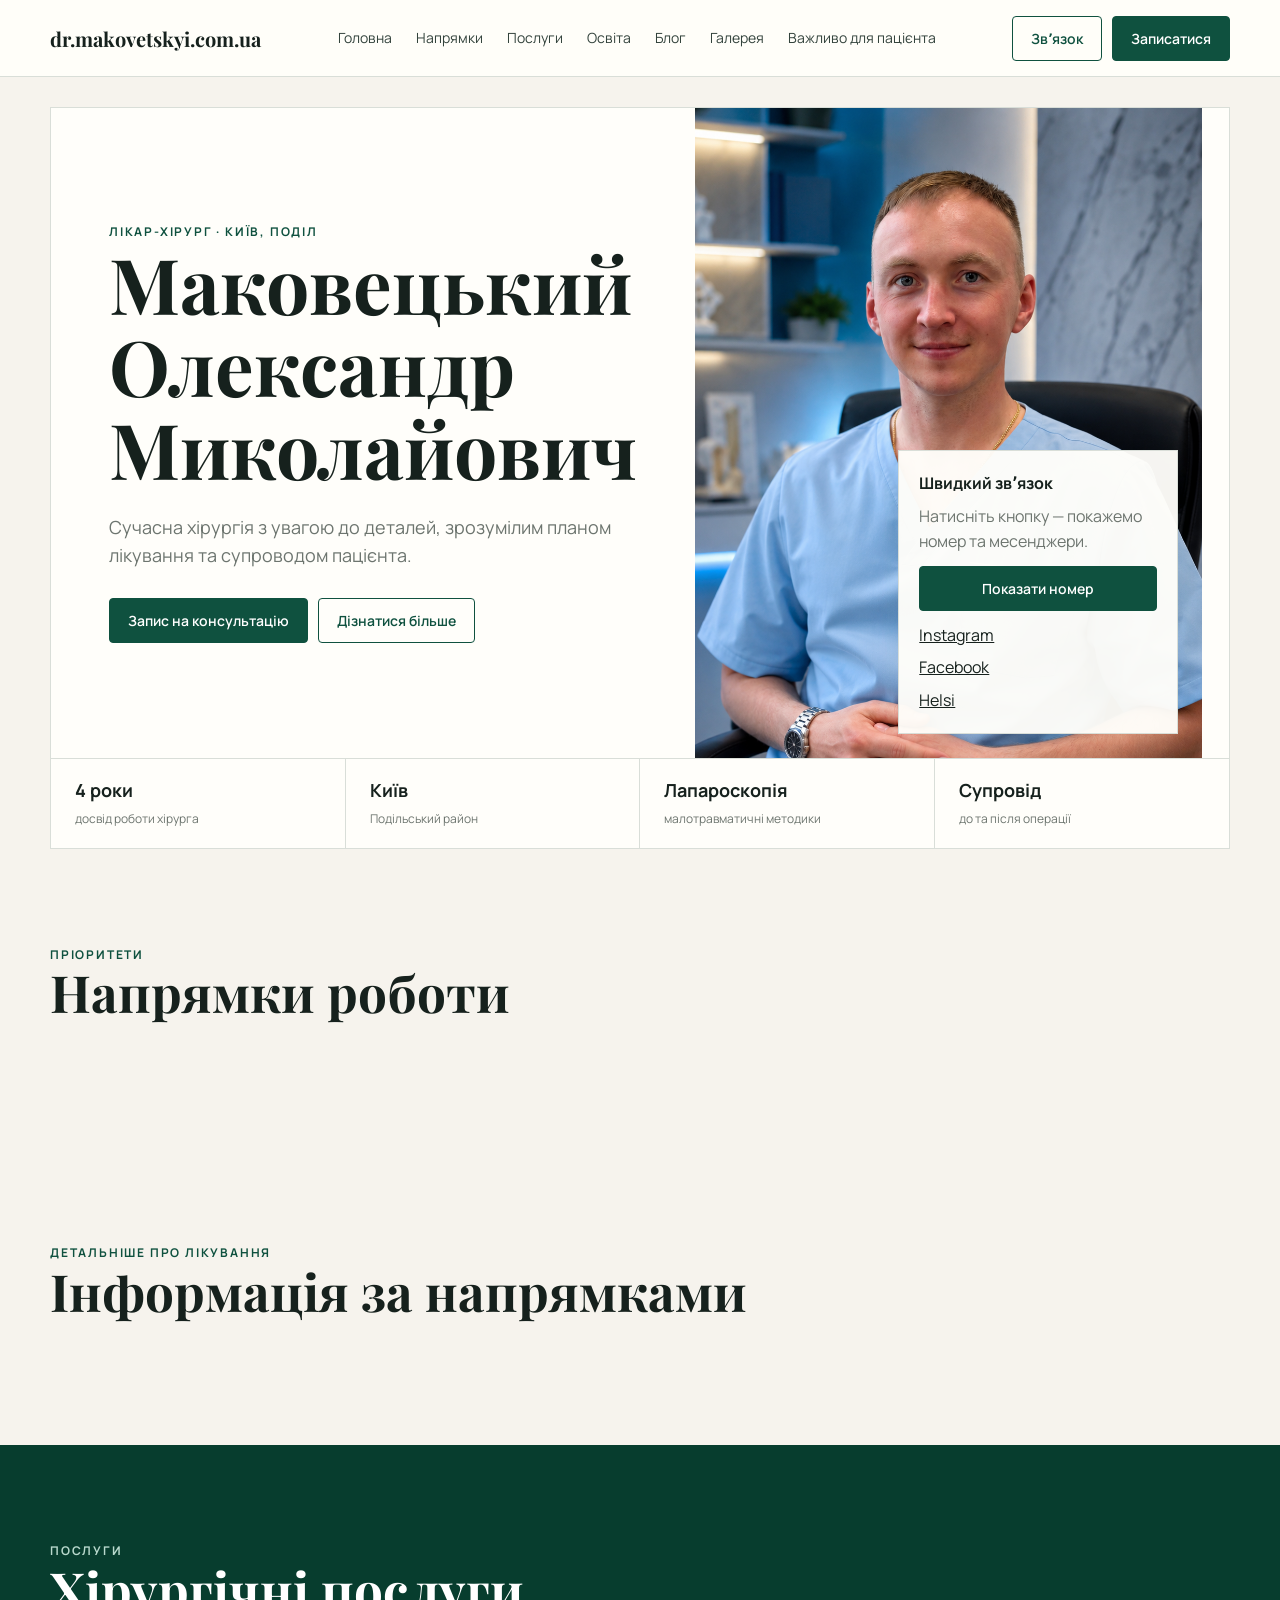
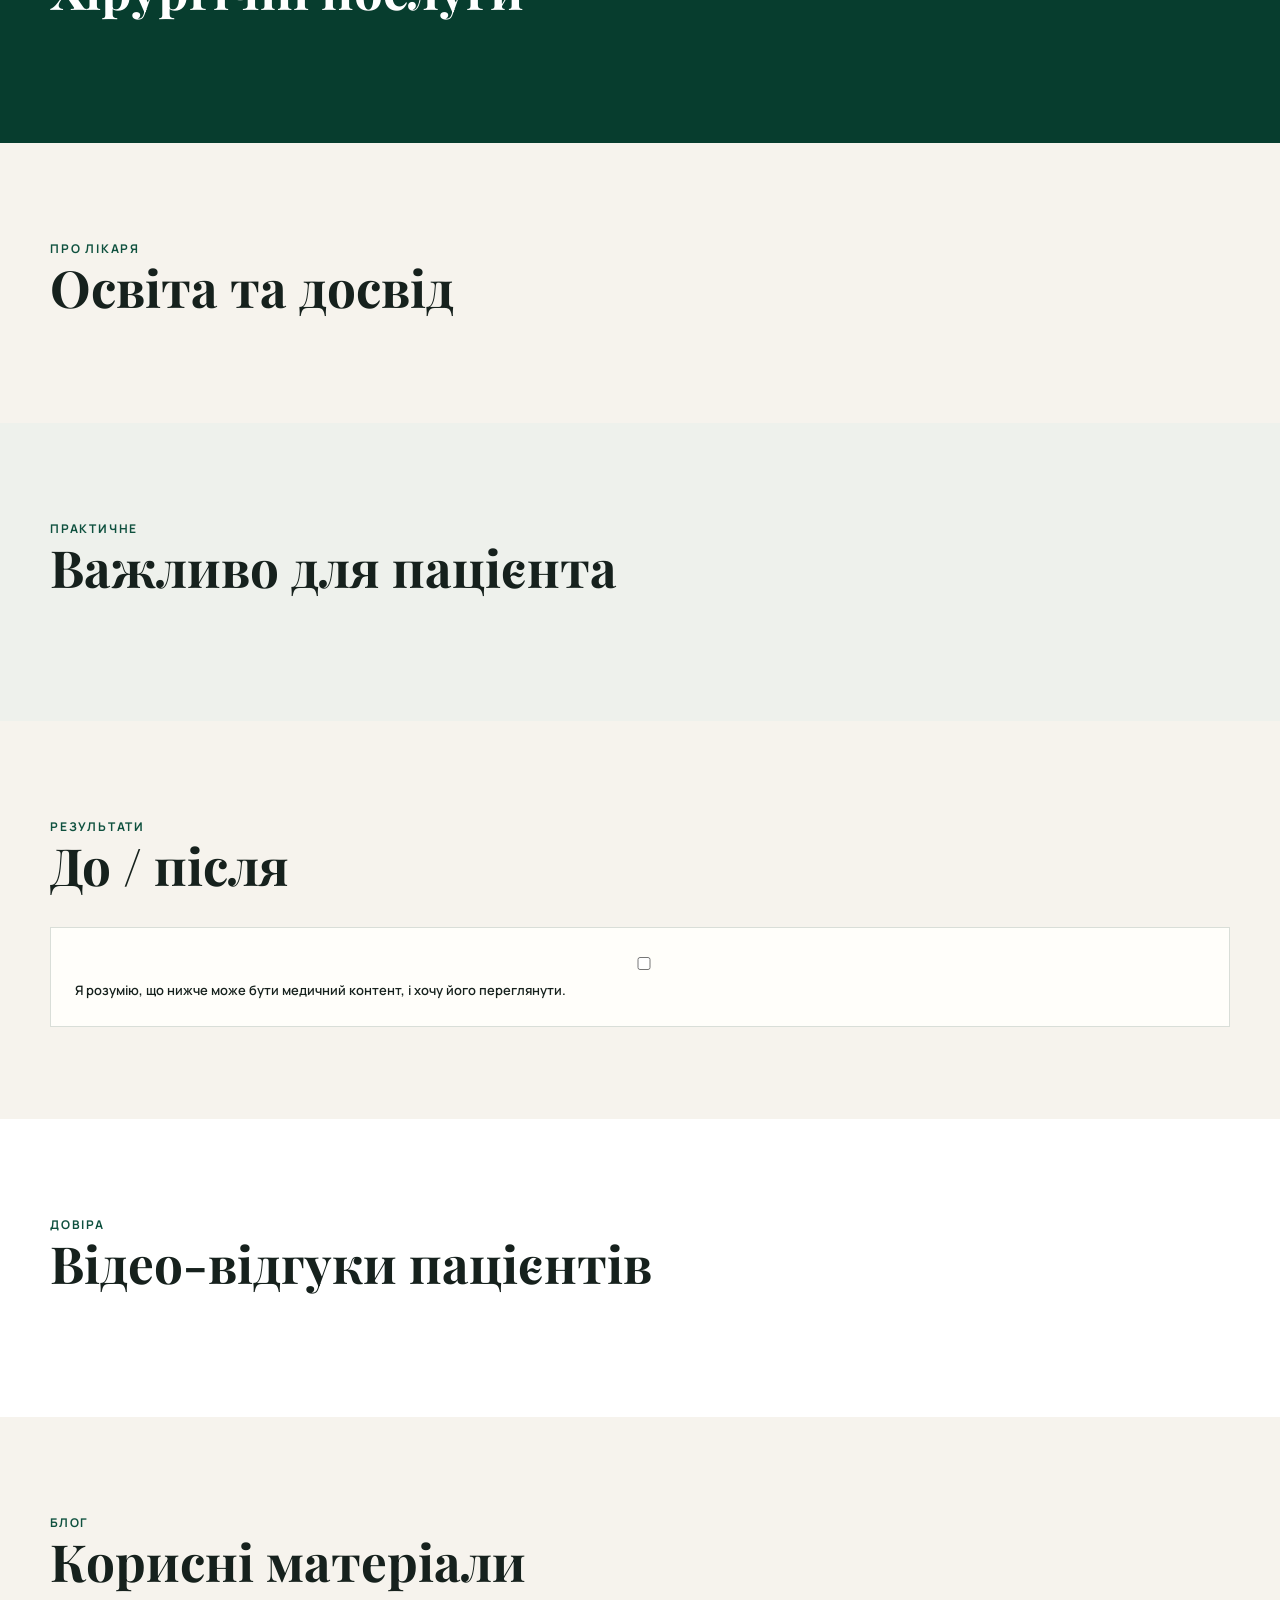
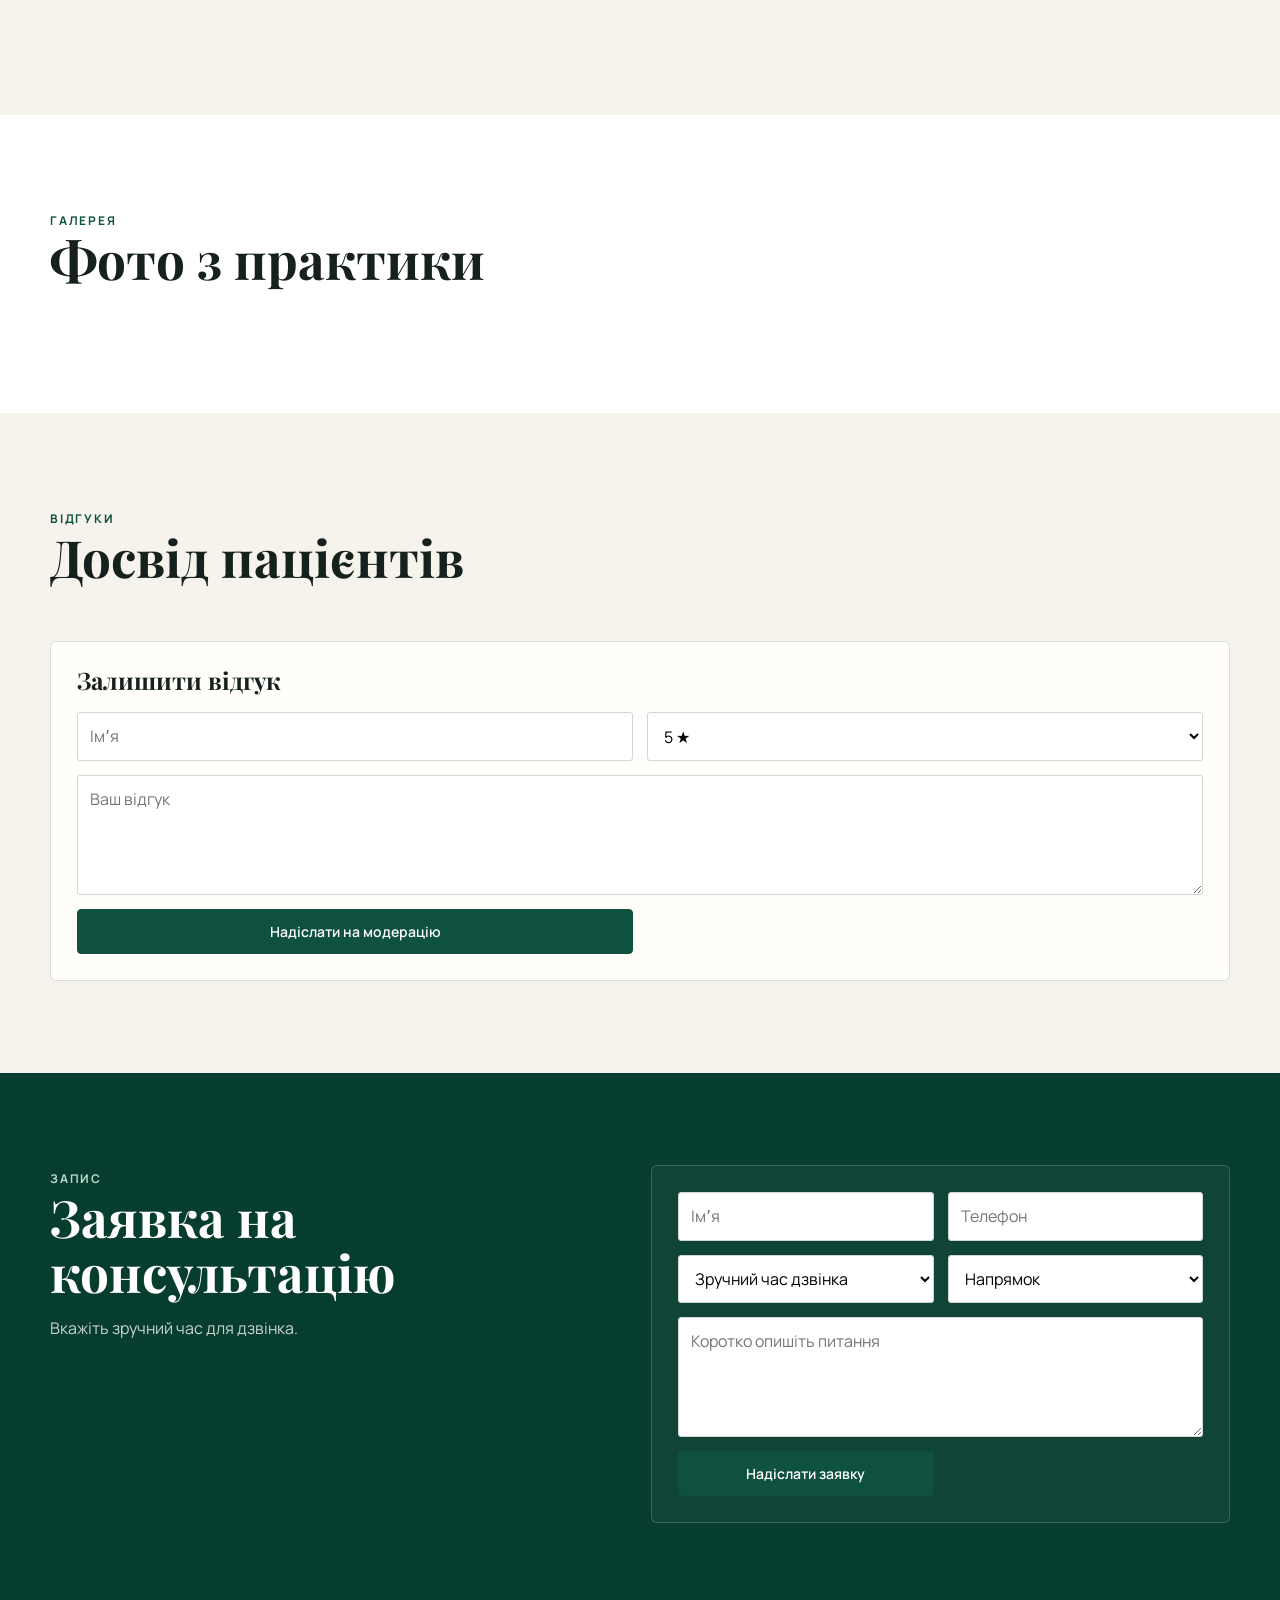
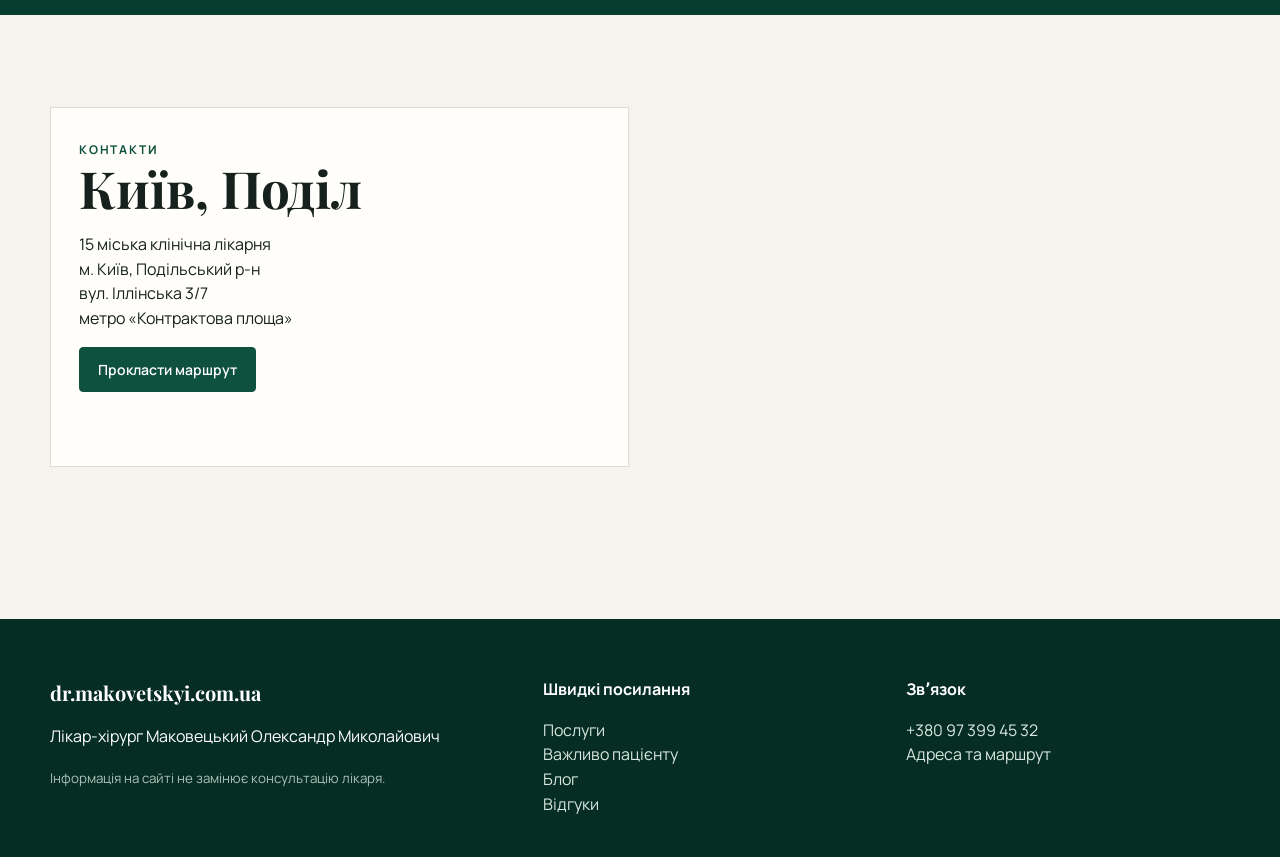
==== commit 47389a53: "Add files via upload" ====
--- a/index.html
+++ b/index.html
@@ -1,1010 +1,27 @@
-<!doctype html>
-<html lang="uk">
-
-<head>
-  <meta charset="utf-8">
-  <meta name="viewport" content="width=device-width, initial-scale=1">
-
-  <title>Хірург у Києві, Поділ — Маковецький Олександр Миколайович</title>
-
-  <meta name="description"
-        content="Лікар-хірург Маковецький Олександр Миколайович у Києві, Поділ. Лікування гриж, лапароскопічна хірургія, проктологія та пластична хірургія. Запис на консультацію.">
-
-  <meta name="robots" content="index, follow">
-
-  <link rel="canonical"
-        href="https://dr-makovetskyi-new.vercel.app/">
-
-  <!-- Open Graph -->
-  <meta property="og:type" content="website">
-  <meta property="og:locale" content="uk_UA">
-
-  <meta property="og:title"
-        content="Хірург у Києві — Маковецький Олександр Миколайович">
-
-  <meta property="og:description"
-        content="Консультація хірурга у Києві. Хірургія гриж, лапароскопічна хірургія, проктологія та пластична хірургія.">
-
-  <meta property="og:url"
-        content="https://dr-makovetskyi-new.vercel.app/">
-
-  <meta property="og:site_name"
-        content="Маковецький Олександр Миколайович — лікар-хірург">
-
-  <link rel="stylesheet" href="styles.css">
-
-  <script src="https://cdn.jsdelivr.net/npm/@supabase/supabase-js@2"></script>
-  <script src="config.js"></script>
-
-  <!-- Структуровані дані для Google -->
-  <script type="application/ld+json">
-  {
-    "@context": "https://schema.org",
-    "@type": "Physician",
-    "name": "Маковецький Олександр Миколайович",
-    "url": "https://dr-makovetskyi-new.vercel.app/",
-    "telephone": "+380973994532",
-    "description": "Лікар-хірург у Києві. Хірургія гриж, лапароскопічна хірургія, проктологія та пластична хірургія.",
-    "address": {
-      "@type": "PostalAddress",
-      "streetAddress": "вул. Іллінська, 3/7",
-      "addressLocality": "Київ",
-      "addressRegion": "Подільський район",
-      "addressCountry": "UA"
-    },
-    "medicalSpecialty": "Surgery"
-  }
-  </script>
-</head>
-
-<body>
-
-<header class="site-header">
-  <div class="container header-inner">
-
-    <a class="brand" href="#home">dr.makovetskyi.com.ua</a>
-
-    <nav class="main-nav">
-      <a href="#home">Головна</a>
-      <a href="#directions">Напрямки</a>
-      <a href="#services">Послуги</a>
-      <a href="#education">Освіта</a>
-      <a href="#blog">Блог</a>
-      <a href="#gallery">Галерея</a>
-      <a href="#patient">Важливо для пацієнта</a>
-    </nav>
-
-    <div class="header-actions">
-      <button class="btn ghost" id="contactBtn">Звʼязок</button>
-      <a class="btn" href="#appointment">Записатися</a>
+<!doctype html><html lang="uk"><head><meta charset="utf-8"><meta name="viewport" content="width=device-width,initial-scale=1"><title>Хірург Київ Поділ — Маковецький Олександр Миколайович</title><meta name="robots" content="index, follow"><meta name="description" content="Лікар-хірург Маковецький Олександр Миколайович. Хірургія гриж, лапароскопічна хірургія, проктологія, пластична хірургія. Київ, Поділ."><link rel="canonical" href="https://dr-makovetskyi-new.vercel.app/"><meta property="og:title" content="Хірург Київ Поділ — Маковецький Олександр Миколайович"><meta property="og:description" content="Консультація хірурга у Києві: грижі, лапароскопічна хірургія, проктологія."><meta property="og:url" content="https://dr-makovetskyi-new.vercel.app/"><link rel="stylesheet" href="styles.css"><script src="https://cdn.jsdelivr.net/npm/@supabase/supabase-js@2"></script><script src="config.js"></script><script type="application/ld+json">{"@context":"https://schema.org","@type":"Physician","name":"Маковецький Олександр Миколайович","telephone":"+380973994532","address":{"@type":"PostalAddress","streetAddress":"вул. Іллінська 3/7","addressLocality":"Київ","addressRegion":"Подільський район","addressCountry":"UA"},"medicalSpecialty":"Surgery"}</script></head><body>
+<header class="site-header"><div class="container header-inner"><a class="brand" href="#home">dr.makovetskyi.com.ua</a><nav class="main-nav"><a href="#home">Головна</a><a href="#directions">Напрямки</a><a href="#services">Послуги</a><a href="#education">Освіта</a><a href="#blog">Блог</a><a href="#gallery">Галерея</a><a href="#patient">Важливо для пацієнта</a></nav><div class="header-actions"><button class="btn ghost" id="contactBtn">Звʼязок</button><a class="btn" href="#appointment">Записатися</a></div></div></header>
+<main>
+<section id="home" class="hero"><div class="container"><div class="hero-grid"><div class="hero-copy"><span class="eyebrow">Лікар-хірург · Київ, Поділ</span><h1 id="heroTitle">Маковецький Олександр Миколайович</h1><p id="heroSubtitle">Сучасна хірургія з увагою до деталей, зрозумілим планом лікування та супроводом пацієнта.</p><div style="display:flex;gap:10px;flex-wrap:wrap"><a class="btn" href="#appointment">Запис на консультацію</a><a class="btn ghost" href="#directions">Дізнатися більше</a></div></div><div class="hero-media"><img id="doctorPhoto" src="assets/doctor.png" alt="Лікар-хірург Маковецький Олександр Миколайович"><div class="hero-contact" id="heroQuickContact"><strong>Швидкий звʼязок</strong><span class="muted">Натисніть кнопку — покажемо номер та месенджери.</span><button class="btn" style="width:100%;margin-top:12px" id="showPhone">Показати номер</button><div id="phoneReveal" style="display:none;margin-top:12px"><a href="tel:+380973994532">+380 97 399 45 32</a></div><div class="hero-contact-links"><a target="_blank" href="https://www.instagram.com/makovetskiyoleksandr_?igsh=MTBsYXAzcGF2bHNsdA==&igsi=MTBsYXAzcGF2bHNsdA==">Instagram</a><a target="_blank" href="https://www.facebook.com/share/1ChEV5K8jn/?mibextid=wwXIfr">Facebook</a><a href="#" id="helsiLink">Helsi</a></div></div></div></div><div class="stat-strip"><div class="stat"><b>4 роки</b><span>досвід роботи хірурга</span></div><div class="stat"><b>Київ</b><span>Подільський район</span></div><div class="stat"><b>Лапароскопія</b><span>малотравматичні методики</span></div><div class="stat"><b>Супровід</b><span>до та після операції</span></div></div></div></section>
+<section id="directions" class="section"><div class="container"><div class="section-head"><div><span class="eyebrow">Пріоритети</span><h2>Напрямки роботи</h2></div></div><div id="directionsGrid" class="grid grid-4"></div></div></section>
+<section class="section" id="service-guides">
+<div class="container">
+  <div class="section-head">
+    <div>
+      <span class="eyebrow" id="treatmentInfoEyebrow">Детальніше про лікування</span>
+      <h2 id="treatmentInfoTitle">Інформація за напрямками</h2>
     </div>
-
+    <p id="treatmentInfoIntro"></p>
   </div>
-</header>
-
-<main>
-
-  <!-- ГОЛОВНА -->
-  <section id="home" class="hero">
-    <div class="container">
-
-      <div class="hero-grid">
-
-        <div class="hero-copy">
-
-          <span class="eyebrow">
-            Лікар-хірург · Київ, Поділ
-          </span>
-
-          <h1 id="heroTitle">
-            Маковецький Олександр Миколайович
-          </h1>
-
-          <p id="heroSubtitle">
-            Сучасна хірургія з увагою до деталей,
-            зрозумілим планом лікування та супроводом пацієнта.
-          </p>
-
-          <div style="display:flex;gap:10px;flex-wrap:wrap">
-
-            <a class="btn" href="#appointment">
-              Запис на консультацію
-            </a>
-
-            <a class="btn ghost" href="#directions">
-              Дізнатися більше
-            </a>
-
-          </div>
-
-        </div>
-
-        <div class="hero-media">
-
-          <img
-            id="doctorPhoto"
-            src="assets/doctor.png"
-            alt="Лікар-хірург Маковецький Олександр Миколайович у Києві">
-
-          <div class="hero-contact" id="heroQuickContact">
-
-            <strong>Швидкий звʼязок</strong>
-
-            <span class="muted">
-              Натисніть кнопку — покажемо номер та месенджери.
-            </span>
-
-            <button
-              class="btn"
-              style="width:100%;margin-top:12px"
-              id="showPhone">
-              Показати номер
-            </button>
-
-            <div id="phoneReveal"
-                 style="display:none;margin-top:12px">
-
-              <a href="tel:+380973994532">
-                +380 97 399 45 32
-              </a>
-
-            </div>
-
-            <div class="hero-contact-links">
-
-              <a target="_blank"
-                 rel="noopener"
-                 href="https://www.instagram.com/makovetskiyoleksandr_?igsh=MTBsYXAzcGF2bHNsdA==&igsi=MTBsYXAzcGF2bHNsdA==">
-                Instagram
-              </a>
-
-              <a target="_blank"
-                 rel="noopener"
-                 href="https://www.facebook.com/share/1ChEV5K8jn/?mibextid=wwXIfr">
-                Facebook
-              </a>
-
-              <a href="#" id="helsiLink">
-                Helsi
-              </a>
-
-            </div>
-
-          </div>
-
-        </div>
-
-      </div>
-
-      <div class="stat-strip">
-
-        <div class="stat">
-          <b>4 роки</b>
-          <span>досвід роботи хірурга</span>
-        </div>
-
-        <div class="stat">
-          <b>Київ</b>
-          <span>Подільський район</span>
-        </div>
-
-        <div class="stat">
-          <b>Лапароскопія</b>
-          <span>малотравматичні методики</span>
-        </div>
-
-        <div class="stat">
-          <b>Супровід</b>
-          <span>до та після операції</span>
-        </div>
-
-      </div>
-
-    </div>
-  </section>
-
-
-  <!-- НАПРЯМКИ -->
-  <section id="directions" class="section">
-
-    <div class="container">
-
-      <div class="section-head">
-
-        <div>
-          <span class="eyebrow">Пріоритети</span>
-          <h2>Напрямки роботи</h2>
-        </div>
-
-        <p>
-          Ключові напрями хірургічної практики
-          з керуванням через CMS.
-        </p>
-
-      </div>
-
-      <div id="directionsGrid"
-           class="grid grid-4"></div>
-
-    </div>
-
-  </section>
-
-
-  <!-- ІНФОРМАЦІЯ ЗА НАПРЯМКАМИ -->
-  <section class="section"
-           id="service-guides">
-
-    <div class="container">
-
-      <div class="section-head">
-
-        <div>
-
-          <span
-            class="eyebrow"
-            id="treatmentInfoEyebrow">
-            Детальніше про лікування
-          </span>
-
-          <h2 id="treatmentInfoTitle">
-            Інформація за напрямками
-          </h2>
-
-        </div>
-
-        <p id="treatmentInfoIntro">
-          Окремі сторінки з інформацією для пацієнтів.
-        </p>
-
-      </div>
-
-      <div
-        id="treatmentInfoGrid"
-        class="grid grid-3">
-      </div>
-
-    </div>
-
-  </section>
-
-
-  <!-- ПОСЛУГИ -->
-  <section
-    class="dark-section section"
-    id="services">
-
-    <div class="container">
-
-      <div class="section-head">
-
-        <div>
-
-          <span
-            class="eyebrow"
-            style="color:#b9d9cd">
-            Послуги
-          </span>
-
-          <h2>
-            Хірургічні послуги
-          </h2>
-
-        </div>
-
-        <p class="muted">
-          Повний перелік редагується в адмін-панелі.
-        </p>
-
-      </div>
-
-      <div
-        id="servicesGrid"
-        class="grid grid-3">
-      </div>
-
-    </div>
-
-  </section>
-
-
-  <!-- ОСВІТА -->
-  <section
-    id="education"
-    class="section">
-
-    <div class="container education">
-
-      <div>
-
-        <span class="eyebrow">
-          Про лікаря
-        </span>
-
-        <h2>
-          Освіта та досвід
-        </h2>
-
-        <p
-          class="muted"
-          id="doctorBio">
-        </p>
-
-      </div>
-
-      <div
-        class="timeline"
-        id="educationTimeline">
-      </div>
-
-    </div>
-
-  </section>
-
-
-  <!-- ВАЖЛИВО ДЛЯ ПАЦІЄНТА -->
-  <section
-    id="patient"
-    class="section"
-    style="background:#eef1ec">
-
-    <div class="container">
-
-      <div class="section-head">
-
-        <div>
-
-          <span class="eyebrow">
-            Практичне
-          </span>
-
-          <h2 id="patientSectionTitle">
-            Важливо для пацієнта
-          </h2>
-
-        </div>
-
-        <p id="patientSectionIntro">
-          Інтерактивні матеріали, памʼятки
-          та файли для підготовки.
-        </p>
-
-      </div>
-
-      <div
-        id="patientToolsGrid"
-        class="patient-tools">
-      </div>
-
-    </div>
-
-  </section>
-
-
-  <!-- ДО / ПІСЛЯ -->
-  <section
-    id="beforeafter"
-    class="section">
-
-    <div class="container">
-
-      <div class="section-head">
-
-        <div>
-
-          <span class="eyebrow">
-            Результати
-          </span>
-
-          <h2>
-            До / після
-          </h2>
-
-        </div>
-
-        <p>
-          Медичний контент показується
-          лише після підтвердження.
-        </p>
-
-      </div>
-
-      <div class="medical-gate">
-
-        <label>
-
-          <input
-            type="checkbox"
-            id="medicalConsent">
-
-          Я розумію, що нижче може бути
-          медичний контент, і хочу його переглянути.
-
-        </label>
-
-      </div>
-
-      <div
-        id="baContent"
-        style="display:none">
-
-        <div class="beforeafter-wrap">
-
-          <div>
-
-            <h3>
-              Пластична хірургія
-            </h3>
-
-            <div class="ba" data-ba>
-
-              <img
-                src="https://images.unsplash.com/photo-1579684385127-1ef15d508118?auto=format&fit=crop&w=1200&q=80"
-                alt="Пластична хірургія до">
-
-              <img
-                class="after"
-                src="https://images.unsplash.com/photo-1551076805-e1869033e561?auto=format&fit=crop&w=1200&q=80"
-                alt="Пластична хірургія після">
-
-              <div class="ba-line"></div>
-
-              <input
-                type="range"
-                min="0"
-                max="100"
-                value="50">
-
-            </div>
-
-          </div>
-
-
-          <div>
-
-            <h3>
-              Хірургія гриж
-            </h3>
-
-            <div class="ba" data-ba>
-
-              <img
-                src="https://images.unsplash.com/photo-1511174511562-5f7f18b874f8?auto=format&fit=crop&w=1200&q=80"
-                alt="Хірургія гриж до">
-
-              <img
-                class="after"
-                src="https://images.unsplash.com/photo-1584982751601-97dcc096659c?auto=format&fit=crop&w=1200&q=80"
-                alt="Хірургія гриж після">
-
-              <div class="ba-line"></div>
-
-              <input
-                type="range"
-                min="0"
-                max="100"
-                value="50">
-
-            </div>
-
-          </div>
-
-        </div>
-
-      </div>
-
-    </div>
-
-  </section>
-
-
-  <!-- ВІДЕО ВІДГУКИ -->
-  <section
-    class="section"
-    style="background:#fff"
-    id="videoReviews">
-
-    <div class="container">
-
-      <div class="section-head">
-
-        <div>
-
-          <span class="eyebrow">
-            Довіра
-          </span>
-
-          <h2>
-            Відео-відгуки пацієнтів
-          </h2>
-
-        </div>
-
-        <p>
-          30-секундні відео можна додавати з CMS.
-        </p>
-
-      </div>
-
-      <div
-        id="videoReviewsGrid"
-        class="video-circles">
-      </div>
-
-    </div>
-
-  </section>
-
-
-  <!-- БЛОГ -->
-  <section
-    id="blog"
-    class="section">
-
-    <div class="container">
-
-      <div class="section-head">
-
-        <div>
-
-          <span class="eyebrow">
-            Блог
-          </span>
-
-          <h2>
-            Корисні матеріали
-          </h2>
-
-        </div>
-
-        <p>
-          Статті з заголовком, підзаголовком,
-          текстом, фото та відео.
-        </p>
-
-      </div>
-
-      <div
-        id="blogArea"
-        class="blog-grid">
-      </div>
-
-    </div>
-
-  </section>
-
-
-  <!-- ГАЛЕРЕЯ -->
-  <section
-    id="gallery"
-    class="section"
-    style="background:#fff">
-
-    <div class="container">
-
-      <div class="section-head">
-
-        <div>
-
-          <span class="eyebrow">
-            Галерея
-          </span>
-
-          <h2>
-            Фото з практики
-          </h2>
-
-        </div>
-
-      </div>
-
-      <div
-        id="galleryGrid"
-        class="gallery-masonry">
-      </div>
-
-    </div>
-
-  </section>
-
-
-  <!-- ВІДГУКИ -->
-  <section
-    id="reviews"
-    class="section">
-
-    <div class="container">
-
-      <div class="section-head">
-
-        <div>
-
-          <span class="eyebrow">
-            Відгуки
-          </span>
-
-          <h2>
-            Досвід пацієнтів
-          </h2>
-
-        </div>
-
-        <p>
-          Нові відгуки проходять модерацію.
-        </p>
-
-      </div>
-
-      <div
-        id="reviewsGrid"
-        class="reviews-grid">
-      </div>
-
-      <div
-        class="card"
-        style="margin-top:22px">
-
-        <h3>
-          Залишити відгук
-        </h3>
-
-        <form
-          id="reviewForm"
-          class="form-grid"
-          style="margin-top:18px">
-
-          <input
-            id="rname"
-            placeholder="Імʼя"
-            required>
-
-          <select id="rating">
-            <option value="5">5 ★</option>
-            <option value="4">4 ★</option>
-            <option value="3">3 ★</option>
-            <option value="2">2 ★</option>
-            <option value="1">1 ★</option>
-          </select>
-
-          <textarea
-            id="rtext"
-            placeholder="Ваш відгук"
-            required
-            style="grid-column:1/-1">
-          </textarea>
-
-          <button
-            class="btn"
-            type="submit">
-            Надіслати на модерацію
-          </button>
-
-        </form>
-
-      </div>
-
-    </div>
-
-  </section>
-
-
-  <!-- ЗАПИС -->
-  <section
-    id="appointment"
-    class="section dark-section">
-
-    <div class="container contact-grid">
-
-      <div>
-
-        <span
-          class="eyebrow"
-          style="color:#b9d9cd">
-          Запис
-        </span>
-
-        <h2>
-          Заявка на консультацію
-        </h2>
-
-        <p class="muted">
-          Вкажіть зручний час для дзвінка.
-        </p>
-
-      </div>
-
-      <form
-        id="appointmentForm"
-        class="card form-grid">
-
-        <input
-          id="aname"
-          placeholder="Імʼя"
-          required>
-
-        <input
-          id="aphone"
-          placeholder="Телефон"
-          required>
-
-        <select id="callbackTime">
-
-          <option value="">
-            Зручний час дзвінка
-          </option>
-
-          <option>09:00–12:00</option>
-          <option>12:00–15:00</option>
-          <option>15:00–18:00</option>
-          <option>18:00–20:00</option>
-
-        </select>
-
-        <select id="direction">
-
-          <option value="">
-            Напрямок
-          </option>
-
-          <option>
-            Хірургія гриж
-          </option>
-
-          <option>
-            Лапароскопічна хірургія
-          </option>
-
-          <option>
-            Проктологія
-          </option>
-
-          <option>
-            Пластична хірургія
-          </option>
-
-        </select>
-
-        <textarea
-          id="amessage"
-          placeholder="Коротко опишіть питання"
-          style="grid-column:1/-1">
-        </textarea>
-
-        <button
-          class="btn"
-          type="submit">
-          Надіслати заявку
-        </button>
-
-        <span id="formMsg"></span>
-
-      </form>
-
-    </div>
-
-  </section>
-
-
-  <!-- КОНТАКТИ -->
-  <section
-    id="contacts"
-    class="section">
-
-    <div class="container contact-grid">
-
-      <div class="contact-card">
-
-        <span class="eyebrow">
-          Контакти
-        </span>
-
-        <h2>
-          Київ, Поділ
-        </h2>
-
-        <p>
-          15 міська клінічна лікарня<br>
-          м. Київ, Подільський р-н<br>
-          вул. Іллінська 3/7<br>
-          метро «Контрактова площа»
-        </p>
-
-        <p>
-
-          <a
-            class="btn"
-            target="_blank"
-            rel="noopener"
-            href="https://www.google.com/maps/dir/?api=1&destination=%D0%86%D0%BB%D0%BB%D1%96%D0%BD%D1%81%D1%8C%D0%BA%D0%B0+3%2F7%2C+%D0%9A%D0%B8%D1%97%D0%B2">
-            Прокласти маршрут
-          </a>
-
-        </p>
-
-      </div>
-
-      <iframe
-        class="map-frame"
-        loading="lazy"
-        title="Розташування лікаря на карті"
-        src="https://www.google.com/maps?q=%D0%86%D0%BB%D0%BB%D1%96%D0%BD%D1%81%D1%8C%D0%BA%D0%B0%203%2F7,%20%D0%9A%D0%B8%D1%97%D0%B2&output=embed">
-      </iframe>
-
-    </div>
-
-  </section>
-
-</main>
-
-
-<!-- ВІКНО ЗВ'ЯЗКУ -->
-<div
-  class="contact-popover"
-  id="contactPopover">
-
-  <strong>
-    Звʼязок
-  </strong>
-
-  <a href="tel:+380973994532">
-    📞 +380 97 399 45 32
-  </a>
-
-  <a href="viber://chat?number=%2B380973994532">
-    Viber
-  </a>
-
-  <a
-    target="_blank"
-    rel="noopener"
-    href="https://wa.me/380973994532">
-    WhatsApp
-  </a>
-
-  <a
-    target="_blank"
-    rel="noopener"
-    href="https://www.instagram.com/makovetskiyoleksandr_?igsh=MTBsYXAzcGF2bHNsdA==&igsi=MTBsYXAzcGF2bHNsdA==">
-    Instagram
-  </a>
-
-  <a
-    target="_blank"
-    rel="noopener"
-    href="https://www.facebook.com/share/1ChEV5K8jn/?mibextid=wwXIfr">
-    Facebook
-  </a>
-
+  <div id="treatmentInfoGrid" class="grid grid-3"></div>
 </div>
-
-
-<!-- FOOTER -->
-<div class="footer">
-
-  <div class="container footer-grid">
-
-    <div>
-
-      <div class="brand">
-        dr.makovetskyi.com.ua
-      </div>
-
-      <p>
-        Лікар-хірург Маковецький Олександр Миколайович
-      </p>
-
-      <small>
-        Інформація на сайті не замінює консультацію лікаря.
-      </small>
-
-    </div>
-
-    <div>
-
-      <b>
-        Швидкі посилання
-      </b>
-
-      <p>
-
-        <a href="#services">
-          Послуги
-        </a><br>
-
-        <a href="#patient">
-          Важливо пацієнту
-        </a><br>
-
-        <a href="#blog">
-          Блог
-        </a><br>
-
-        <a href="#reviews">
-          Відгуки
-        </a>
-
-      </p>
-
-    </div>
-
-    <div>
-
-      <b>
-        Звʼязок
-      </b>
-
-      <p>
-
-        <a href="tel:+380973994532">
-          +380 97 399 45 32
-        </a><br>
-
-        <a href="#contacts">
-          Адреса та маршрут
-        </a>
-
-      </p>
-
-    </div>
-
-  </div>
-
-</div>
-
-
-<!-- ТЕСТ НА ГРИЖУ -->
-<div
-  id="quizModal"
-  class="contact-popover"
-  style="left:50%;right:auto;transform:translateX(-50%);width:min(520px,92vw)">
-
-  <button
-    class="btn ghost"
-    onclick="closeQuiz()">
-    Закрити
-  </button>
-
-  <h3 style="margin-top:14px">
-    Схоже на грижу?
-  </h3>
-
-  <div id="quizBody"></div>
-
-</div>
-
-
-<!-- ЧЕК-ЛИСТ -->
-<div
-  id="checklistModal"
-  class="contact-popover"
-  style="left:50%;right:auto;transform:translateX(-50%);width:min(620px,92vw)">
-
-  <button
-    class="btn ghost"
-    onclick="closeChecklist()">
-    Закрити
-  </button>
-
-  <h3 style="margin-top:14px">
-    Чек-лист підготовки
-  </h3>
-
-  <div
-    class="checklist"
-    id="checklistBody">
-  </div>
-
-  <button
-    class="btn"
-    onclick="window.print()"
-    style="margin-top:18px">
-    Друкувати
-  </button>
-
-</div>
-
-
-<script src="app.js"></script>
-
-</body>
-</html>
+</section><section class="dark-section section" id="services"><div class="container"><div class="section-head"><div><span class="eyebrow" style="color:#b9d9cd">Послуги</span><h2>Хірургічні послуги</h2></div></div><div id="servicesGrid" class="grid grid-3"></div></div></section>
+<section id="education" class="section"><div class="container education"><div><span class="eyebrow">Про лікаря</span><h2>Освіта та досвід</h2><p class="muted" id="doctorBio"></p></div><div class="timeline" id="educationTimeline"></div></div></section>
+<section id="patient" class="section" style="background:#eef1ec"><div class="container"><div class="section-head"><div><span class="eyebrow">Практичне</span><h2 id="patientSectionTitle">Важливо для пацієнта</h2></div><p id="patientSectionIntro"></p></div><div id="patientToolsGrid" class="patient-tools"></div></div></section>
+<section id="beforeafter" class="section"><div class="container"><div class="section-head"><div><span class="eyebrow">Результати</span><h2>До / після</h2></div></div><div class="medical-gate"><label><input type="checkbox" id="medicalConsent"> Я розумію, що нижче може бути медичний контент, і хочу його переглянути.</label></div><div id="baContent" style="display:none"><div class="beforeafter-wrap"><div><h3>Пластична хірургія</h3><div class="ba" data-ba><img src="https://images.unsplash.com/photo-1579684385127-1ef15d508118?auto=format&fit=crop&w=1200&q=80"><img class="after" src="https://images.unsplash.com/photo-1551076805-e1869033e561?auto=format&fit=crop&w=1200&q=80"><div class="ba-line"></div><input type="range" min="0" max="100" value="50"></div></div><div><h3>Хірургія гриж</h3><div class="ba" data-ba><img src="https://images.unsplash.com/photo-1511174511562-5f7f18b874f8?auto=format&fit=crop&w=1200&q=80"><img class="after" src="https://images.unsplash.com/photo-1584982751601-97dcc096659c?auto=format&fit=crop&w=1200&q=80"><div class="ba-line"></div><input type="range" min="0" max="100" value="50"></div></div></div></div></div></section>
+<section class="section" style="background:#fff" id="videoReviews"><div class="container"><div class="section-head"><div><span class="eyebrow">Довіра</span><h2>Відео-відгуки пацієнтів</h2></div></div><div id="videoReviewsGrid" class="video-circles"></div></div></section>
+<section id="blog" class="section"><div class="container"><div class="section-head"><div><span class="eyebrow">Блог</span><h2>Корисні матеріали</h2></div></div><div id="blogArea" class="blog-grid"></div></div></section>
+<section id="gallery" class="section" style="background:#fff"><div class="container"><div class="section-head"><div><span class="eyebrow">Галерея</span><h2>Фото з практики</h2></div></div><div id="galleryGrid" class="gallery-masonry"></div></div></section>
+<section id="reviews" class="section"><div class="container"><div class="section-head"><div><span class="eyebrow">Відгуки</span><h2>Досвід пацієнтів</h2></div></div><div id="reviewsGrid" class="reviews-grid"></div><div class="card" style="margin-top:22px"><h3>Залишити відгук</h3><form id="reviewForm" class="form-grid" style="margin-top:18px"><input id="rname" placeholder="Імʼя" required><select id="rating"><option value="5">5 ★</option><option value="4">4 ★</option><option value="3">3 ★</option><option value="2">2 ★</option><option value="1">1 ★</option></select><textarea id="rtext" placeholder="Ваш відгук" required style="grid-column:1/-1"></textarea><button class="btn" type="submit">Надіслати на модерацію</button></form></div></div></section>
+<section id="appointment" class="section dark-section"><div class="container contact-grid"><div><span class="eyebrow" style="color:#b9d9cd">Запис</span><h2>Заявка на консультацію</h2><p class="muted">Вкажіть зручний час для дзвінка.</p></div><form id="appointmentForm" class="card form-grid"><input id="aname" placeholder="Імʼя" required><input id="aphone" placeholder="Телефон" required><select id="callbackTime"><option value="">Зручний час дзвінка</option><option>09:00–12:00</option><option>12:00–15:00</option><option>15:00–18:00</option><option>18:00–20:00</option></select><select id="direction"><option value="">Напрямок</option><option>Хірургія гриж</option><option>Лапароскопічна хірургія</option><option>Проктологія</option><option>Пластична хірургія</option></select><textarea id="amessage" placeholder="Коротко опишіть питання" style="grid-column:1/-1"></textarea><button class="btn" type="submit">Надіслати заявку</button><span id="formMsg"></span></form></div></section>
+<section id="contacts" class="section"><div class="container contact-grid"><div class="contact-card"><span class="eyebrow">Контакти</span><h2>Київ, Поділ</h2><p>15 міська клінічна лікарня<br>м. Київ, Подільський р-н<br>вул. Іллінська 3/7<br>метро «Контрактова площа»</p><p><a class="btn" target="_blank" href="https://www.google.com/maps/dir/?api=1&destination=%D0%86%D0%BB%D0%BB%D1%96%D0%BD%D1%81%D1%8C%D0%BA%D0%B0+3%2F7%2C+%D0%9A%D0%B8%D1%97%D0%B2">Прокласти маршрут</a></p></div><iframe class="map-frame" loading="lazy" src="https://www.google.com/maps?q=%D0%86%D0%BB%D0%BB%D1%96%D0%BD%D1%81%D1%8C%D0%BA%D0%B0%203%2F7,%20%D0%9A%D0%B8%D1%97%D0%B2&output=embed"></iframe></div></section>
+</main><div class="contact-popover" id="contactPopover"><strong>Звʼязок</strong><a href="tel:+380973994532">📞 +380 97 399 45 32</a><a href="viber://chat?number=%2B380973994532">Viber</a><a target="_blank" href="https://wa.me/380973994532">WhatsApp</a><a target="_blank" href="https://www.instagram.com/makovetskiyoleksandr_?igsh=MTBsYXAzcGF2bHNsdA==&igsi=MTBsYXAzcGF2bHNsdA==">Instagram</a><a target="_blank" href="https://www.facebook.com/share/1ChEV5K8jn/?mibextid=wwXIfr">Facebook</a></div><div class="footer"><div class="container footer-grid"><div><div class="brand">dr.makovetskyi.com.ua</div><p>Лікар-хірург Маковецький Олександр Миколайович</p><small>Інформація на сайті не замінює консультацію лікаря.</small></div><div><b>Швидкі посилання</b><p><a href="#services">Послуги</a><br><a href="#patient">Важливо пацієнту</a><br><a href="#blog">Блог</a><br><a href="#reviews">Відгуки</a></p></div><div><b>Звʼязок</b><p><a href="tel:+380973994532">+380 97 399 45 32</a><br><a href="#contacts">Адреса та маршрут</a></p></div></div></div><div id="quizModal" class="contact-popover" style="left:50%;right:auto;transform:translateX(-50%);width:min(520px,92vw)"><button class="btn ghost" onclick="closeQuiz()">Закрити</button><h3 style="margin-top:14px">Схоже на грижу?</h3><div id="quizBody"></div></div><div id="checklistModal" class="contact-popover" style="left:50%;right:auto;transform:translateX(-50%);width:min(620px,92vw)"><button class="btn ghost" onclick="closeChecklist()">Закрити</button><h3 style="margin-top:14px">Чек-лист підготовки</h3><div class="checklist" id="checklistBody"></div><button class="btn" onclick="window.print()" style="margin-top:18px">Друкувати</button></div><script src="app.js"></script></body></html>
--- a/styles.css
+++ b/styles.css
@@ -65,3 +65,16 @@
 
 #blogImagePreviewWrap{border:1px solid var(--line);padding:8px;background:white}
 #blogImagePreview{display:block}
+
+
+/* Public cleanup and blog image editor */
+.blog-feature img,
+.blog-small img,
+.blog-article-media img {
+  background: #f2f2ed;
+}
+
+#blogImagePreview {
+  width: 100%;
+  display: block;
+}
